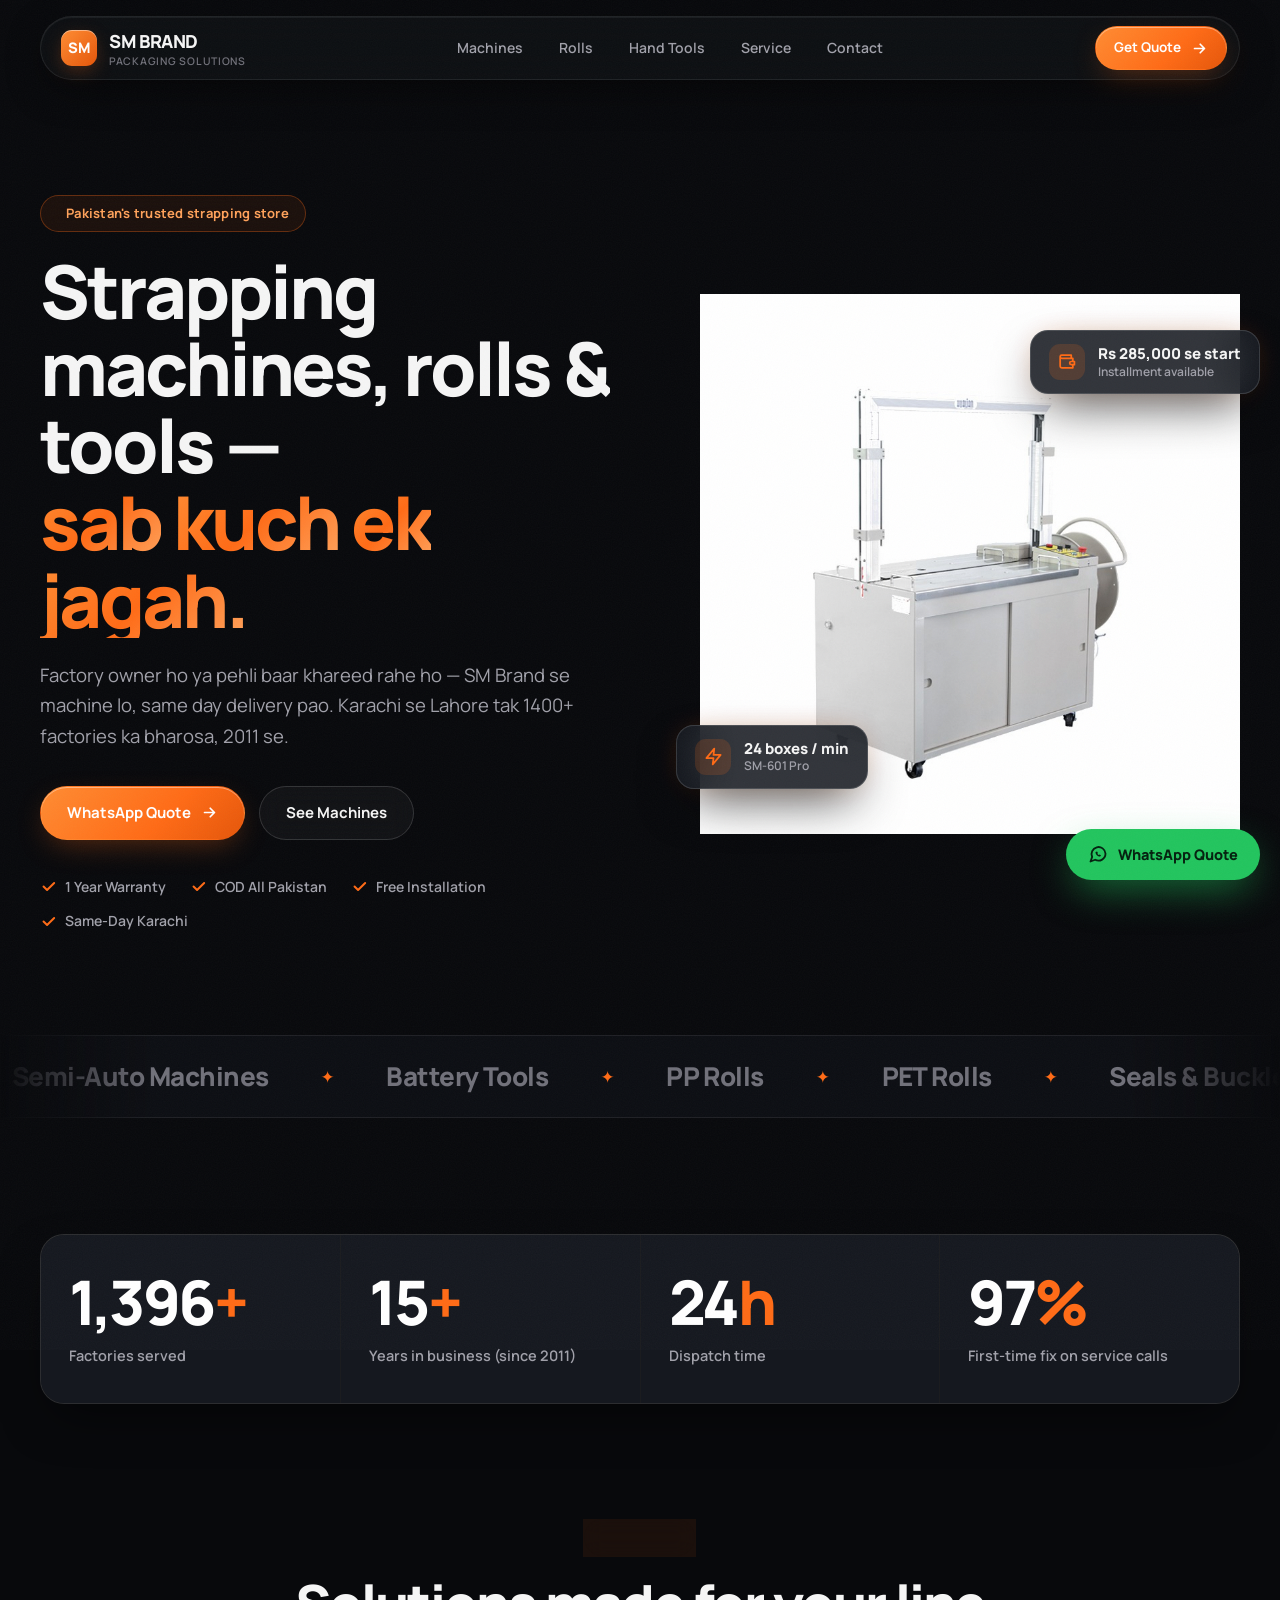
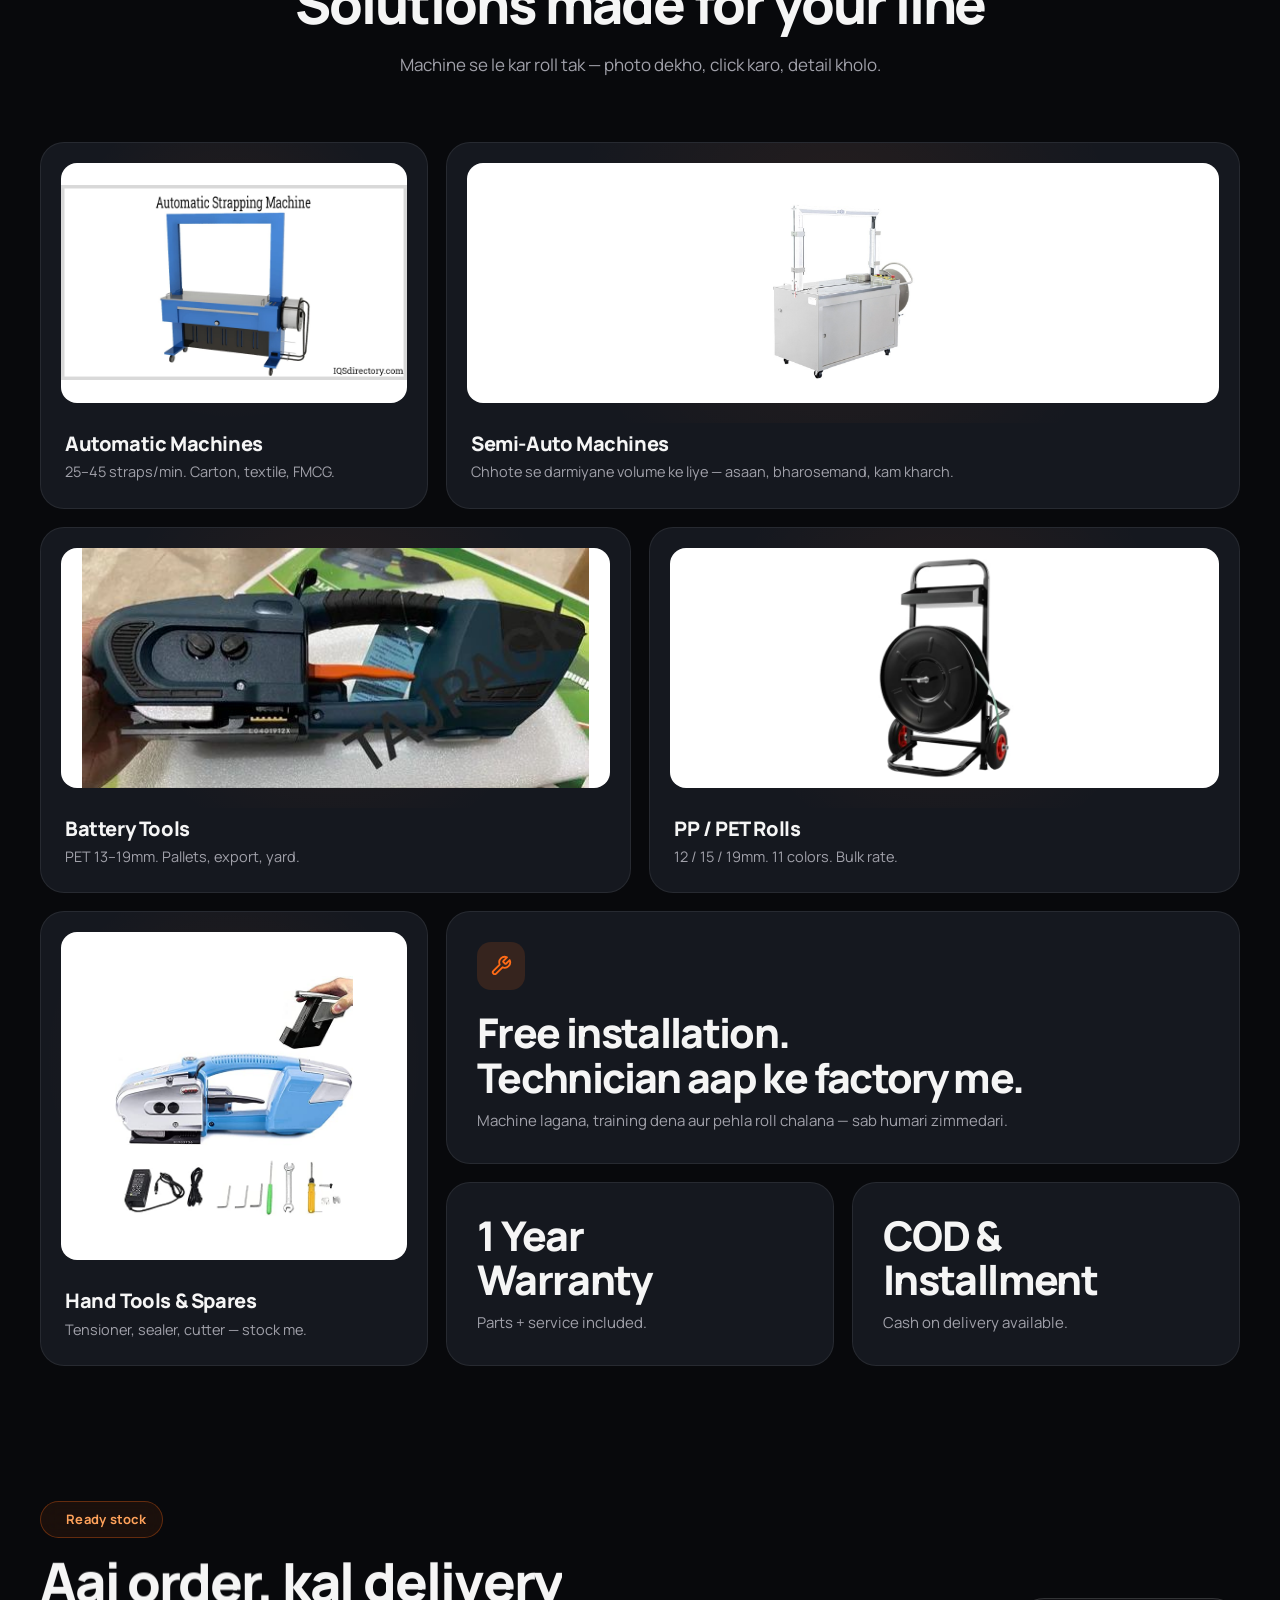
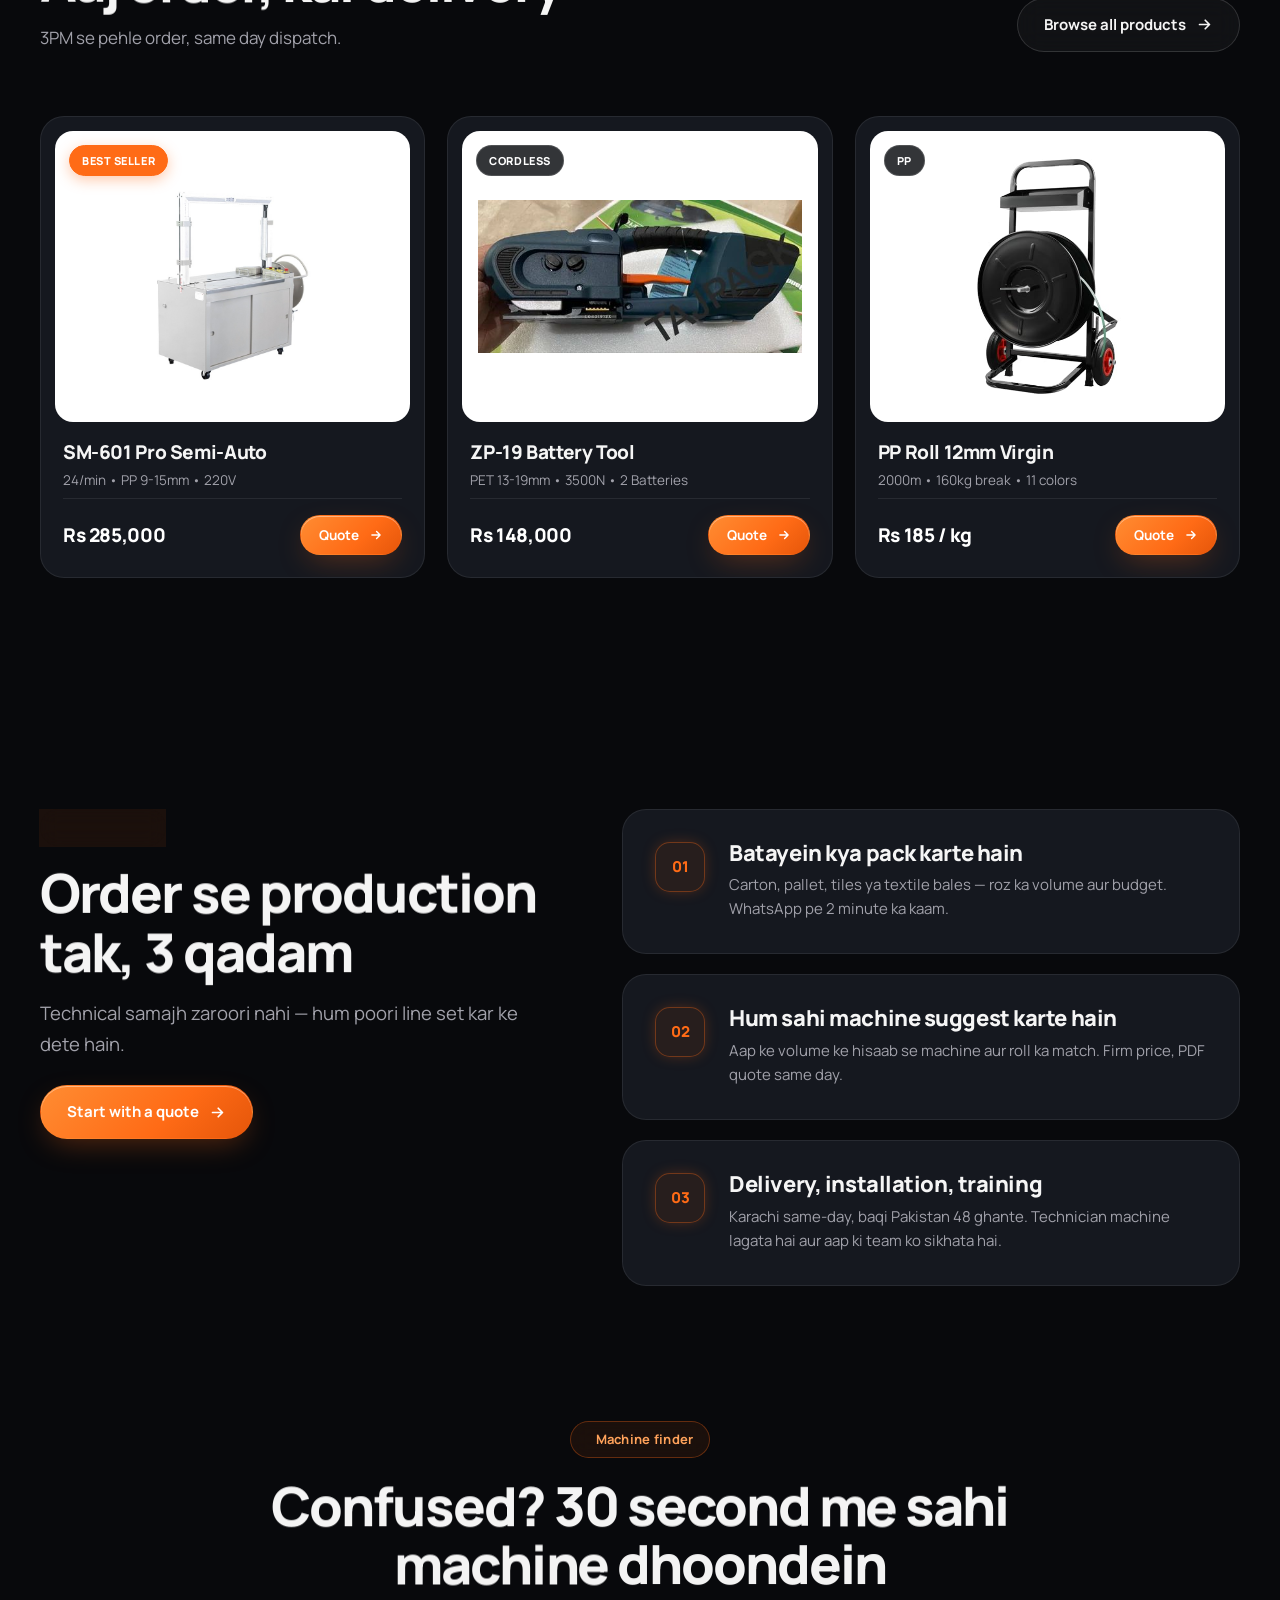
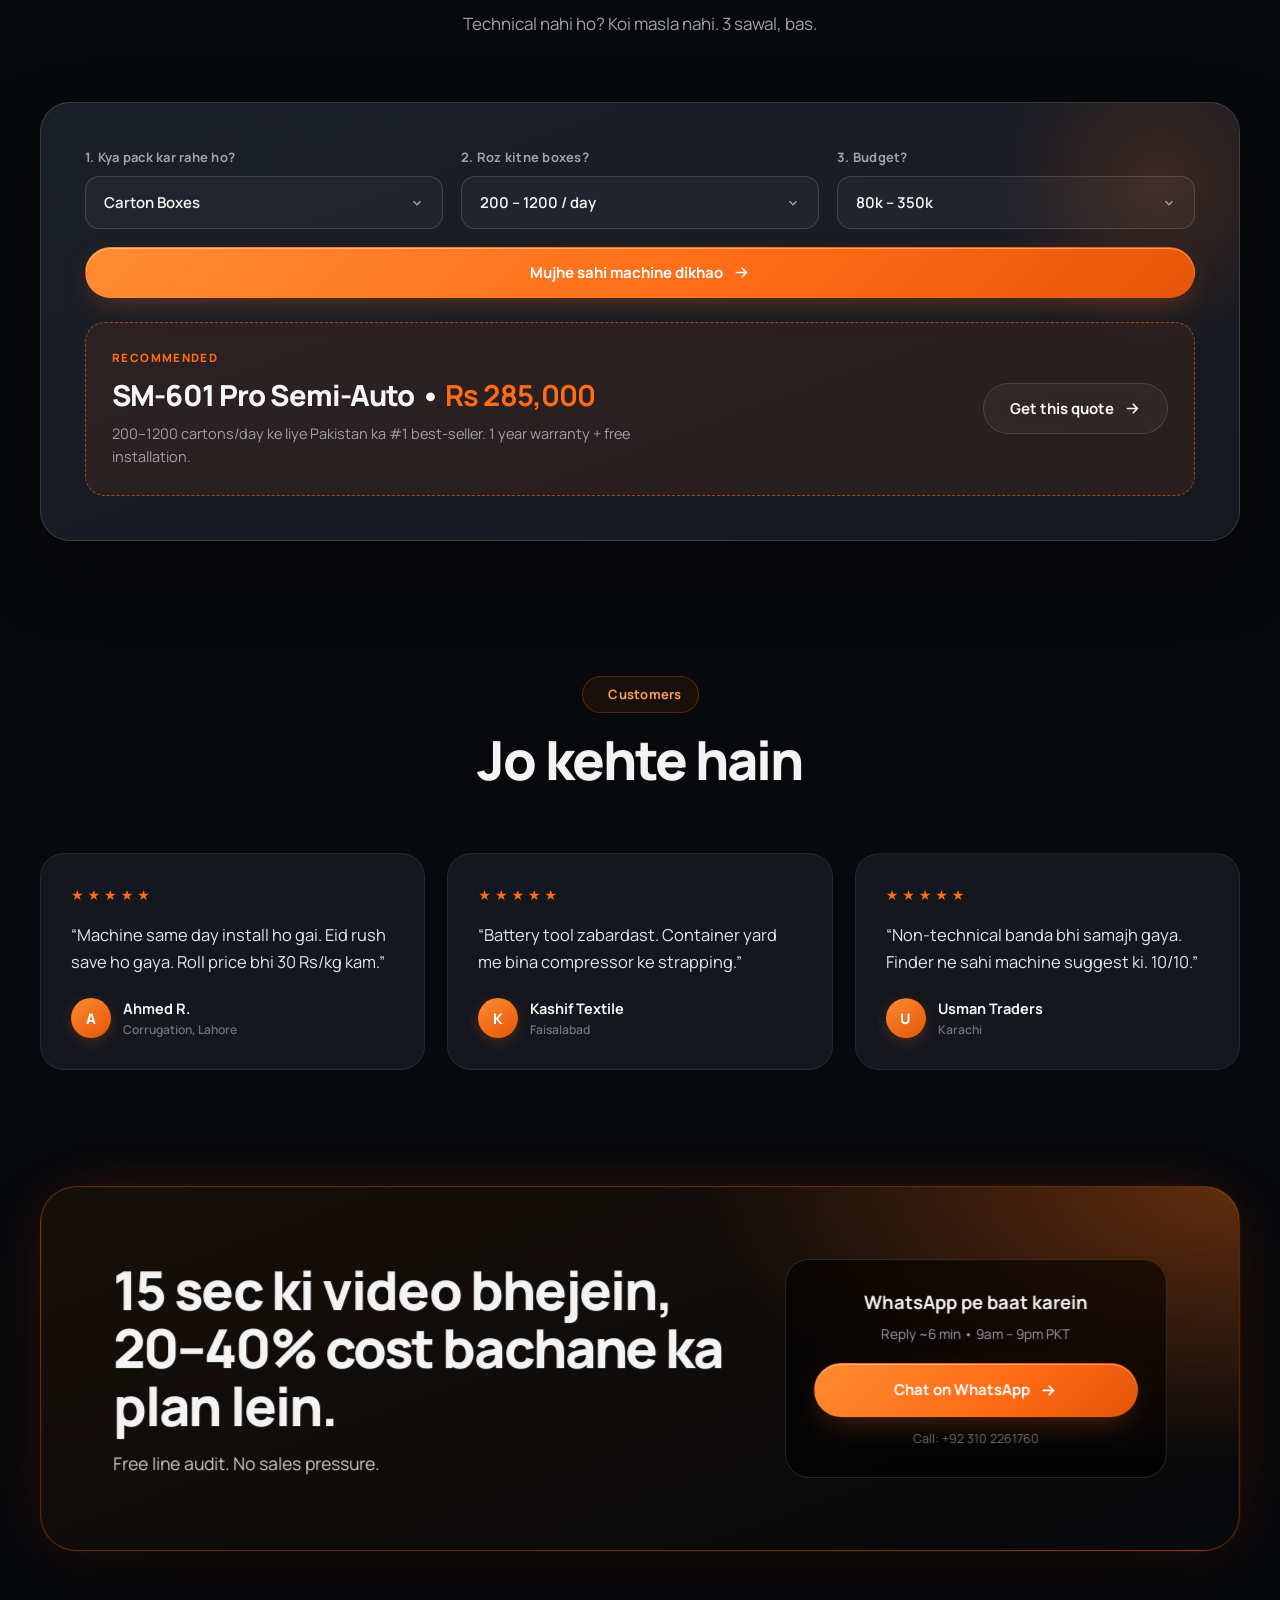
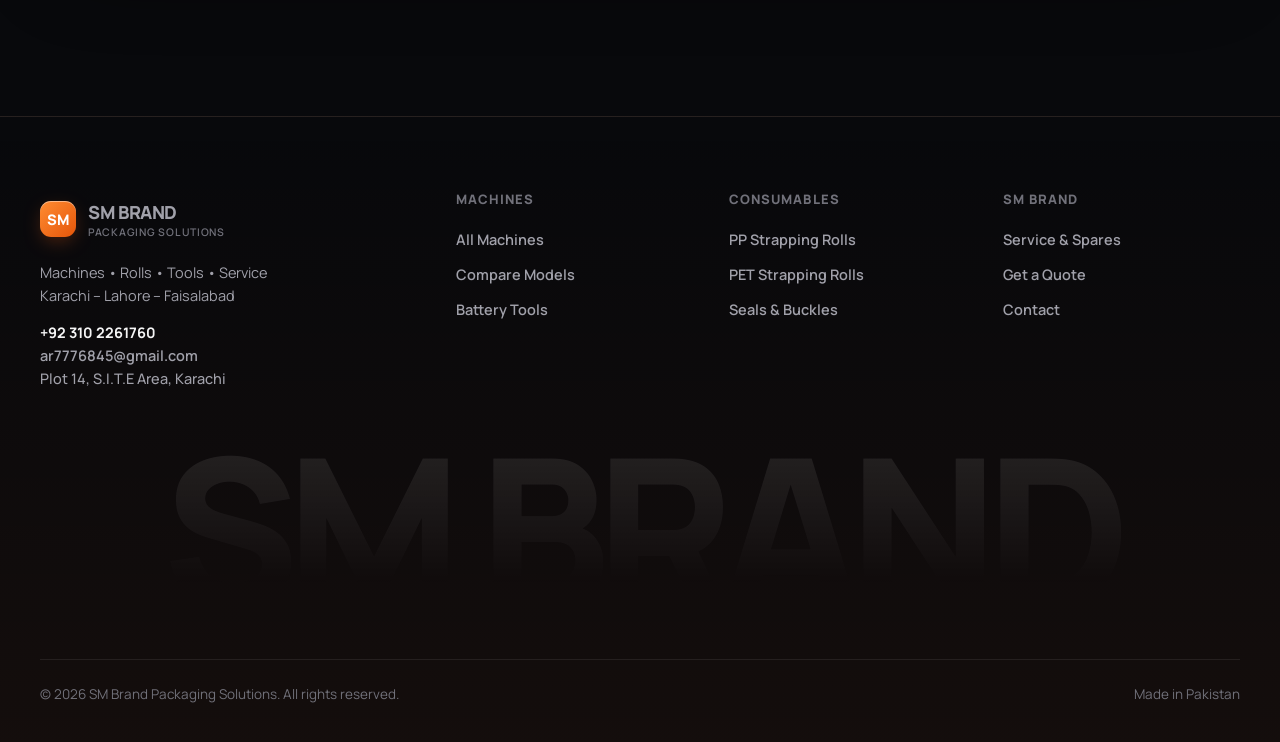
==== index.html @ dceab2b6 "new-commit" ====
<!DOCTYPE html>
<html lang="en">
<head>
<meta charset="UTF-8">
<meta name="viewport" content="width=device-width, initial-scale=1">
<title>SM BRAND — Strapping Machines, Rolls & Tools in Pakistan</title>
<meta name="description" content="Strapping machines, PP/PET rolls, battery tools and spares in Karachi, Lahore and Faisalabad. Free installation, 1 year warranty, COD all Pakistan.">
<meta name="theme-color" content="#050505">
<script>document.documentElement.classList.add('js')</script>
<link rel="preconnect" href="https://fonts.googleapis.com">
<link rel="preconnect" href="https://fonts.gstatic.com" crossorigin>
<link href="https://fonts.googleapis.com/css2?family=Manrope:wght@400;500;600;700;800&display=swap" rel="stylesheet">
<link rel="stylesheet" href="assets/css/sm.css">
</head>
<body class="">
<div class="progress" aria-hidden="true"></div>
<div class="cursor-glow" aria-hidden="true"></div>
<div class="grain" aria-hidden="true"></div>
<div class="curtain" aria-hidden="true"></div>
<header class="header">
  <div class="container">
    <div class="nav">
      <a href="index.html" class="brand" aria-label="SM Brand home"><span class="brand-mark">SM</span><span>SM BRAND<small>Packaging Solutions</small></span></a>
      <nav class="nav-links" aria-label="Main"><a href="machines.html">Machines</a><a href="rolls.html">Rolls</a><a href="tools.html">Hand Tools</a><a href="service.html">Service</a><a href="contact.html">Contact</a></nav>
      <div class="nav-right">
        <a class="btn btn-primary btn-sm" data-magnetic href="contact.html#quote">Get Quote <svg viewBox="0 0 24 24" fill="none" stroke="currentColor" stroke-width="2.4" stroke-linecap="round" stroke-linejoin="round"><path d="M5 12h14M13 6l6 6-6 6"/></svg></a>
        <button class="burger" aria-label="Menu" aria-expanded="false"><span></span></button>
      </div>
    </div>
  </div>
</header>
<div class="mobile-menu" aria-hidden="false"><a href="machines.html">Machines</a><a href="rolls.html">Rolls</a><a href="tools.html">Hand Tools</a><a href="service.html">Service</a><a href="contact.html">Contact</a><a href="contact.html#quote" style="color:var(--orange)">Get Quote →</a></div>
<main>

<section class="hero">
  <div class="container hero-grid">
    <div>
      <span class="eyebrow" data-in><i></i> Pakistan's trusted strapping store</span>
      <h1 class="h-display" data-split data-delay=".15">Strapping machines, rolls &amp; tools — <span class="grad">sab kuch ek jagah.</span></h1>
      <p class="lead" data-in>Factory owner ho ya pehli baar khareed rahe ho — SM Brand se machine lo, same day delivery pao. Karachi se Lahore tak 1400+ factories ka bharosa, 2011 se.</p>
      <div class="hero-ctas" data-in>
        <a class="btn btn-primary" data-magnetic href="https://wa.me/923102261760?text=Salam%20SM%20Brand,%20strapping%20machine%20quote%20chahiye" target="_blank" rel="noopener">WhatsApp Quote <svg viewBox="0 0 24 24" fill="none" stroke="currentColor" stroke-width="2.4" stroke-linecap="round" stroke-linejoin="round"><path d="M5 12h14M13 6l6 6-6 6"/></svg></a>
        <a class="btn btn-ghost" data-magnetic href="machines.html">See Machines</a>
      </div>
      <div class="checks" data-in>
        <span><svg viewBox="0 0 24 24" fill="none" stroke="currentColor" stroke-width="2.8" stroke-linecap="round" stroke-linejoin="round"><path d="m5 12 5 5L20 7"/></svg> 1 Year Warranty</span><span><svg viewBox="0 0 24 24" fill="none" stroke="currentColor" stroke-width="2.8" stroke-linecap="round" stroke-linejoin="round"><path d="m5 12 5 5L20 7"/></svg> COD All Pakistan</span><span><svg viewBox="0 0 24 24" fill="none" stroke="currentColor" stroke-width="2.8" stroke-linecap="round" stroke-linejoin="round"><path d="m5 12 5 5L20 7"/></svg> Free Installation</span><span><svg viewBox="0 0 24 24" fill="none" stroke="currentColor" stroke-width="2.8" stroke-linecap="round" stroke-linejoin="round"><path d="m5 12 5 5L20 7"/></svg> Same-Day Karachi</span>
      </div>
    </div>
    <div class="hero-visual">
      <div class="hero-orbit"></div>
      <div class="hero-card" data-tilt="6">
        <div class="plate"><img src="assets/img/machine-semi.jpg" alt="SM-601 semi-automatic strapping machine" fetchpriority="high" onerror="this.onerror=null;this.src=SM.fallbackImg(this.alt)"></div>
        <div class="chip chip-1 float-y"><span class="dot"><svg viewBox="0 0 24 24" fill="none" stroke="currentColor" stroke-width="2.2" stroke-linecap="round" stroke-linejoin="round"><path d="M13 2 3 14h9l-1 8 10-12h-9l1-8z"/></svg></span><span>24 boxes / min<small>SM-601 Pro</small></span></div>
        <div class="chip chip-2 float-y"><span class="dot"><svg viewBox="0 0 24 24" fill="none" stroke="currentColor" stroke-width="2.2" stroke-linecap="round" stroke-linejoin="round"><path d="M20 12V8H6a2 2 0 0 1 0-4h12v4M4 6v12a2 2 0 0 0 2 2h14v-4M18 12a2 2 0 0 0 0 4h4v-4Z"/></svg></span><span>Rs 285,000 se start<small>Installment available</small></span></div>
      </div>
    </div>
  </div>
</section>

<div class="marquee" aria-hidden="true">
  <div class="marquee-track">
    <span>Automatic Machines</span><span>Semi-Auto Machines</span><span>Battery Tools</span><span>PP Rolls</span><span>PET Rolls</span><span>Seals &amp; Buckles</span><span>Spares In Stock</span><span>Free Installation</span>
    <span>Automatic Machines</span><span>Semi-Auto Machines</span><span>Battery Tools</span><span>PP Rolls</span><span>PET Rolls</span><span>Seals &amp; Buckles</span><span>Spares In Stock</span><span>Free Installation</span>
  </div>
</div>

<section class="section" style="padding-bottom:0">
  <div class="container">
    <div class="stats" data-reveal>
      <div class="stat"><b data-count="1400" data-suffix="+">0</b><span>Factories served</span></div>
      <div class="stat"><b data-count="15" data-suffix="+">0</b><span>Years in business (since 2011)</span></div>
      <div class="stat"><b data-count="24" data-suffix="h">0</b><span>Dispatch time</span></div>
      <div class="stat"><b data-count="97" data-suffix="%">0</b><span>First-time fix on service calls</span></div>
    </div>
  </div>
</section>

<section class="section">
  <div class="container">
    <div class="section-head">
      <span class="eyebrow" data-reveal><i></i> Catalogue</span>
      <h2 class="h-section" data-split>Solutions made for your line</h2>
      <p data-reveal>Machine se le kar roll tak — photo dekho, click karo, detail kholo.</p>
    </div>
    <div class="bento">
      <a class="tile t-a" href="machines.html" data-reveal>
        <div class="tile-media"><div class="plate"><img src="assets/img/machine-auto.jpg" alt="Automatic strapping machine" loading="lazy"></div></div>
        <div class="tile-body"><h3>Automatic Machines <svg viewBox="0 0 24 24" fill="none" stroke="currentColor" stroke-width="2.2" stroke-linecap="round" stroke-linejoin="round"><path d="M7 17 17 7M8 7h9v9"/></svg></h3><p>25–45 straps/min. Carton, textile, FMCG.</p></div>
      </a>
      <a class="tile t-b" href="machines.html" data-reveal>
        <div class="tile-media"><div class="plate"><img src="assets/img/machine-semi.jpg" alt="Semi-automatic strapping machine" loading="lazy"></div></div>
        <div class="tile-body"><h3>Semi-Auto Machines <svg viewBox="0 0 24 24" fill="none" stroke="currentColor" stroke-width="2.2" stroke-linecap="round" stroke-linejoin="round"><path d="M7 17 17 7M8 7h9v9"/></svg></h3><p>Chhote se darmiyane volume ke liye — asaan, bharosemand, kam kharch.</p></div>
      </a>
      <a class="tile t-c" href="tools.html" data-reveal>
        <div class="tile-media"><div class="plate"><img src="assets/img/tool-battery.jpg" alt="Battery strapping tool" loading="lazy"></div></div>
        <div class="tile-body"><h3>Battery Tools <svg viewBox="0 0 24 24" fill="none" stroke="currentColor" stroke-width="2.2" stroke-linecap="round" stroke-linejoin="round"><path d="M7 17 17 7M8 7h9v9"/></svg></h3><p>PET 13–19mm. Pallets, export, yard.</p></div>
      </a>
      <a class="tile t-d" href="rolls.html" data-reveal>
        <div class="tile-media"><div class="plate"><img src="assets/img/rolls.jpg" alt="Strapping roll dispenser" loading="lazy"></div></div>
        <div class="tile-body"><h3>PP / PET Rolls <svg viewBox="0 0 24 24" fill="none" stroke="currentColor" stroke-width="2.2" stroke-linecap="round" stroke-linejoin="round"><path d="M7 17 17 7M8 7h9v9"/></svg></h3><p>12 / 15 / 19mm. 11 colors. Bulk rate.</p></div>
      </a>
      <a class="tile t-e" href="tools.html#hand" data-reveal>
        <div class="tile-media"><div class="plate"><img src="assets/img/tool-hand.jpg" alt="Hand tools and spares" loading="lazy"></div></div>
        <div class="tile-body"><h3>Hand Tools &amp; Spares <svg viewBox="0 0 24 24" fill="none" stroke="currentColor" stroke-width="2.2" stroke-linecap="round" stroke-linejoin="round"><path d="M7 17 17 7M8 7h9v9"/></svg></h3><p>Tensioner, sealer, cutter — stock me.</p></div>
      </a>
      <div class="tile text-tile t-f" data-reveal>
        <div><div class="ico"><svg viewBox="0 0 24 24" fill="none" stroke="currentColor" stroke-width="2" stroke-linecap="round" stroke-linejoin="round"><path d="M14.7 6.3a1 1 0 0 0 0 1.4l1.6 1.6a1 1 0 0 0 1.4 0l3.8-3.8a6 6 0 0 1-7.9 7.9l-6.900 6.900a2.100 2.100 0 0 1-3-3l6.900-6.900a6 6 0 0 1 7.900-7.900z"/></svg></div>
        <div class="big">Free installation.<br>Technician aap ke factory me.</div></div>
        <p>Machine lagana, training dena aur pehla roll chalana — sab humari zimmedari.</p>
      </div>
      <div class="tile text-tile t-g" data-reveal>
        <div class="big">1 Year<br>Warranty</div><p>Parts + service included.</p>
      </div>
      <div class="tile text-tile t-g" data-reveal>
        <div class="big">COD &amp;<br>Installment</div><p>Cash on delivery available.</p>
      </div>
    </div>
  </div>
</section>

<section class="section" style="padding-top:20px">
  <div class="container">
    <div class="section-head left" style="max-width:none;flex-direction:row;justify-content:space-between;align-items:flex-end;flex-wrap:wrap;gap:20px">
      <div style="display:flex;flex-direction:column;gap:14px;align-items:flex-start">
        <span class="eyebrow" data-reveal><i></i> Ready stock</span>
        <h2 class="h-section" data-split>Aaj order, kal delivery</h2>
        <p style="color:var(--muted)" data-reveal>3PM se pehle order, same day dispatch.</p>
      </div>
      <a class="btn btn-ghost" href="machines.html" data-reveal>Browse all products <svg viewBox="0 0 24 24" fill="none" stroke="currentColor" stroke-width="2.4" stroke-linecap="round" stroke-linejoin="round"><path d="M5 12h14M13 6l6 6-6 6"/></svg></a>
    </div>
    <div class="grid-3" id="homeProducts" style="margin-top:34px"></div>
  </div>
</section>

<section class="section process">
  <div class="container process-wrap">
    <div class="process-left">
      <span class="eyebrow" data-reveal><i></i> How it works</span>
      <h2 class="h-section" data-split>Order se production tak, 3 qadam</h2>
      <p class="lead" data-reveal>Technical samajh zaroori nahi — hum poori line set kar ke dete hain.</p>
      <a class="btn btn-primary" style="margin-top:26px" data-magnetic href="contact.html#quote" data-reveal>Start with a quote <svg viewBox="0 0 24 24" fill="none" stroke="currentColor" stroke-width="2.4" stroke-linecap="round" stroke-linejoin="round"><path d="M5 12h14M13 6l6 6-6 6"/></svg></a>
    </div>
    <div class="steps">
      <div class="step"><div class="num">01</div><div><h3>Batayein kya pack karte hain</h3><p>Carton, pallet, tiles ya textile bales — roz ka volume aur budget. WhatsApp pe 2 minute ka kaam.</p></div></div>
      <div class="step"><div class="num">02</div><div><h3>Hum sahi machine suggest karte hain</h3><p>Aap ke volume ke hisaab se machine aur roll ka match. Firm price, PDF quote same day.</p></div></div>
      <div class="step"><div class="num">03</div><div><h3>Delivery, installation, training</h3><p>Karachi same-day, baqi Pakistan 48 ghante. Technician machine lagata hai aur aap ki team ko sikhata hai.</p></div></div>
    </div>
  </div>
</section>

<section class="section" style="padding-top:20px">
  <div class="container">
    <div class="section-head">
      <span class="eyebrow" data-reveal><i></i> Machine finder</span>
      <h2 class="h-section" data-split>Confused? 30 second me sahi machine dhoondein</h2>
      <p data-reveal>Technical nahi ho? Koi masla nahi. 3 sawal, bas.</p>
    </div>
    <div class="finder" data-reveal>
      <div class="finder-steps">
        <div class="field"><label for="f_product">1. Kya pack kar rahe ho?</label>
          <select id="f_product"><option>Carton Boxes</option><option>Pallets / Export</option><option>Bricks / Tiles</option><option>Textile Bales</option><option>Steel / Heavy</option></select></div>
        <div class="field"><label for="f_volume">2. Roz kitne boxes?</label>
          <select id="f_volume"><option value="low">200 se kam / day</option><option value="mid" selected>200 – 1200 / day</option><option value="high">1200+ / day</option></select></div>
        <div class="field"><label for="f_budget">3. Budget?</label>
          <select id="f_budget"><option value="low">80,000 se kam</option><option value="mid" selected>80k – 350k</option><option value="high">350k+</option></select></div>
      </div>
      <div style="margin-top:18px"><button class="btn btn-primary btn-block" id="finderBtn" type="button">Mujhe sahi machine dikhao <svg viewBox="0 0 24 24" fill="none" stroke="currentColor" stroke-width="2.4" stroke-linecap="round" stroke-linejoin="round"><path d="M5 12h14M13 6l6 6-6 6"/></svg></button></div>
      <div class="result" id="finderResult">
        <div><div class="lbl">RECOMMENDED</div><div class="rec-name"></div><div class="rec-note"></div></div>
        <button class="btn btn-ghost rec-wa" type="button" data-quote="SM-601 Pro Semi-Auto">Get this quote <svg viewBox="0 0 24 24" fill="none" stroke="currentColor" stroke-width="2.4" stroke-linecap="round" stroke-linejoin="round"><path d="M5 12h14M13 6l6 6-6 6"/></svg></button>
      </div>
    </div>
  </div>
</section>

<section class="section" style="padding-top:20px">
  <div class="container">
    <div class="section-head">
      <span class="eyebrow" data-reveal><i></i> Customers</span>
      <h2 class="h-section" data-split>Jo kehte hain</h2>
    </div>
    <div class="grid-3" data-stagger>
      <div class="quote"><div class="stars">★★★★★</div><p>“Machine same day install ho gai. Eid rush save ho gaya. Roll price bhi 30 Rs/kg kam.”</p><div class="who"><span class="av">A</span><div>Ahmed R.<small>Corrugation, Lahore</small></div></div></div>
      <div class="quote"><div class="stars">★★★★★</div><p>“Battery tool zabardast. Container yard me bina compressor ke strapping.”</p><div class="who"><span class="av">K</span><div>Kashif Textile<small>Faisalabad</small></div></div></div>
      <div class="quote"><div class="stars">★★★★★</div><p>“Non-technical banda bhi samajh gaya. Finder ne sahi machine suggest ki. 10/10.”</p><div class="who"><span class="av">U</span><div>Usman Traders<small>Karachi</small></div></div></div>
    </div>
  </div>
</section>

<section class="section" style="padding-top:0">
  <div class="container">
    <div class="cta" data-reveal="scale">
      <div class="cta-grid">
        <div><h2>15 sec ki video bhejein, 20–40% cost bachane ka plan lein.</h2><p>Free line audit. No sales pressure.</p></div>
        <div class="cta-box">
          <b>WhatsApp pe baat karein</b><span>Reply ~6 min • 9am – 9pm PKT</span>
          <a class="btn btn-primary btn-block" data-magnetic href="https://wa.me/923102261760?text=Salam%20SM%20Brand,%20quote%20chahiye" target="_blank" rel="noopener">Chat on WhatsApp <svg viewBox="0 0 24 24" fill="none" stroke="currentColor" stroke-width="2.4" stroke-linecap="round" stroke-linejoin="round"><path d="M5 12h14M13 6l6 6-6 6"/></svg></a>
          <div style="font-size:12.5px;color:var(--muted-2);margin-top:12px">Call: +92 310 2261760</div>
        </div>
      </div>
    </div>
  </div>
</section>

</main>
<footer>
  <div class="container">
    <div class="footer-grid">
      <div>
        <a href="index.html" class="brand"><span class="brand-mark">SM</span><span>SM BRAND<small>Packaging Solutions</small></span></a>
        <p>Machines • Rolls • Tools • Service<br>Karachi – Lahore – Faisalabad</p>
        <p style="color:var(--ink);font-weight:700">+92 310 2261760<br><a href="mailto:ar7776845@gmail.com" style="display:inline;padding:0">ar7776845@gmail.com</a><br><span style="font-weight:500;color:var(--muted)">Plot 14, S.I.T.E Area, Karachi</span></p>
      </div>
      <div><h5>Machines</h5><a href="machines.html">All Machines</a><a href="machines.html#compare">Compare Models</a><a href="tools.html">Battery Tools</a></div>
      <div><h5>Consumables</h5><a href="rolls.html">PP Strapping Rolls</a><a href="rolls.html">PET Strapping Rolls</a><a href="rolls.html">Seals &amp; Buckles</a></div>
      <div><h5>SM Brand</h5><a href="service.html">Service &amp; Spares</a><a href="contact.html#quote">Get a Quote</a><a href="contact.html">Contact</a></div>
    </div>
    <div class="giant" aria-hidden="true">SM BRAND</div>
    <div class="copy"><span>© 2026 SM Brand Packaging Solutions. All rights reserved.</span><span>Made in Pakistan</span></div>
  </div>
</footer>
<a class="wa" id="waFloat" href="https://wa.me/923102261760?text=Salam%20SM%20Brand,%20quote%20chahiye" target="_blank" rel="noopener" aria-label="WhatsApp quote"><svg viewBox="0 0 24 24" fill="none" stroke="currentColor" stroke-width="2.2" stroke-linecap="round" stroke-linejoin="round"><path d="M21 11.5a8.4 8.4 0 0 1-12.4 7.4L3 21l2-5.4A8.4 8.4 0 1 1 21 11.5z"/><path d="M9 9.5c0 3 2.500 5.500 5.500 5.500l1.200-1.300-1.800-1-.9.6a3.500 3.500 0 0 1-1.700-1.700l.6-.9-1-1.800L9 9.500z" fill="currentColor" stroke="none"/></svg><span>WhatsApp Quote</span></a>
<script src="assets/js/vendor/gsap.min.js"></script>
<script src="assets/js/vendor/ScrollTrigger.min.js"></script>
<script src="assets/js/vendor/lenis.min.js"></script>
<script src="assets/js/sm-config.js"></script>
<script src="assets/js/sm-data.js"></script>
<script src="assets/js/sm.js"></script>
<script>
(function(){
  var want = [['machines','sm601'],['battery','zp-19-battery-tool'],['rolls','pp-roll-12mm-virgin']];
  var box = document.getElementById('homeProducts');
  box.innerHTML = '<div class="skeleton"></div><div class="skeleton"></div><div class="skeleton"></div>';
  SM.fetchProducts('').then(function(all){
    var picks = want.map(function(w){
      return all.filter(function(p){return p.slug===w[1];})[0] || all.filter(function(p){return p.category===w[0];})[0];
    }).filter(Boolean);
    if(!picks.length) picks = all.slice(0,3);
    SM.renderCards(box, picks);
  });
})();
</script>
</body>
</html>
---- assets/css/sm.css ----
/* ============================================================
   SM BRAND — Premium Industrial Packaging Solutions
   Advanced 3D & Motion Design System
   Visual Direction:
   - Main background: #08090C
   - Secondary background: #101216
   - Card background: #15181F
   - Primary accent: #FF6B16
   - Secondary accent: #FF8C32
   - Primary text: #F5F5F5
   - Secondary text: #A1A1AA
   - Thin glowing borders & cinematic lighting
   ============================================================ */

:root {
  --bg: #08090C;
  --bg-2: #101216;
  --bg-card: #15181F;
  --bg-card-hover: #1c202a;
  --card: #15181F;
  --card-2: #1b1f28;
  --card-3: #222734;
  --line: rgba(255, 255, 255, 0.08);
  --line-2: rgba(255, 255, 255, 0.14);
  --line-glow: rgba(255, 107, 22, 0.45);
  --ink: #F5F5F5;
  --muted: #A1A1AA;
  --muted-2: #71717A;
  --orange: #FF6B16;
  --orange-2: #FF8C32;
  --orange-light: #FFA25B;
  --orange-dark: #E5560A;
  --glow: rgba(255, 107, 22, 0.35);
  --glow-subtle: rgba(255, 107, 22, 0.12);
  --green: #22c55e;
  --radius-lg: 24px;
  --radius-md: 18px;
  --radius-sm: 12px;
  --font: 'Manrope', system-ui, -apple-system, 'Segoe UI', Roboto, sans-serif;
  --ease: cubic-bezier(0.16, 1, 0.3, 1);
  --ease-spring: cubic-bezier(0.34, 1.56, 0.64, 1);
}

*, *::before, *::after {
  box-sizing: border-box;
  margin: 0;
  padding: 0;
}

html {
  scroll-behavior: auto;
  -webkit-text-size-adjust: 100%;
  background-color: var(--bg);
}

html.lenis, html.lenis body {
  height: auto;
}

.lenis.lenis-smooth {
  scroll-behavior: auto !important;
}

.lenis.lenis-stopped {
  overflow: hidden;
}

body {
  font-family: var(--font);
  background: var(--bg);
  color: var(--ink);
  line-height: 1.6;
  -webkit-font-smoothing: antialiased;
  -moz-osx-font-smoothing: grayscale;
  overflow-x: hidden;
  min-height: 100vh;
  position: relative;
}

a {
  color: inherit;
  text-decoration: none;
  transition: color 0.25s var(--ease);
}

img {
  max-width: 100%;
  display: block;
}

button {
  font-family: inherit;
  cursor: pointer;
  border: none;
  background: none;
}

::selection {
  background: var(--orange);
  color: #08090C;
}

.container {
  width: min(1200px, 100% - 48px);
  margin-inline: auto;
}

.sr-only {
  position: absolute;
  width: 1px;
  height: 1px;
  overflow: hidden;
  clip: rect(0, 0, 0, 0);
  white-space: nowrap;
}

/* ---------- Ambient Background & Grid ---------- */
body::before {
  content: '';
  position: fixed;
  inset: 0;
  z-index: -3;
  pointer-events: none;
  background:
    radial-gradient(1100px 650px at 78% -12%, rgba(255, 107, 22, 0.14), transparent 60%),
    radial-gradient(900px 550px at -5% 38%, rgba(255, 140, 50, 0.08), transparent 60%),
    radial-gradient(800px 600px at 60% 85%, rgba(255, 107, 22, 0.06), transparent 60%),
    var(--bg);
}

/* Precision Technical Dot Grid with Radial Mask */
body::after {
  content: '';
  position: fixed;
  inset: 0;
  z-index: -2;
  pointer-events: none;
  opacity: 0.65;
  background-image: radial-gradient(rgba(255, 255, 255, 0.09) 1px, transparent 1px);
  background-size: 32px 32px;
  mask-image: radial-gradient(ellipse 90% 65% at 50% 10%, #000 35%, transparent 85%);
  -webkit-mask-image: radial-gradient(ellipse 90% 65% at 50% 10%, #000 35%, transparent 85%);
}

.grain {
  position: fixed;
  inset: -50%;
  z-index: 200;
  pointer-events: none;
  opacity: 0.035;
  background-image: url("data:image/svg+xml,%3Csvg xmlns='http://www.w3.org/2000/svg' width='180' height='180'%3E%3Cfilter id='n'%3E%3CfeTurbulence type='fractalNoise' baseFrequency='.85' numOctaves='3' stitchTiles='stitch'/%3E%3C/filter%3E%3Crect width='100%25' height='100%25' filter='url(%23n)'/%3E%3C/svg%3E");
}

/* Scroll Progress Bar */
.progress {
  position: fixed;
  top: 0;
  left: 0;
  height: 3px;
  width: 100%;
  transform-origin: 0 50%;
  transform: scaleX(0);
  background: linear-gradient(90deg, var(--orange), var(--orange-2), #ffb978);
  box-shadow: 0 0 12px var(--glow);
  z-index: 350;
}

/* Interactive Cursor Glow (Desktop Pointer) */
.cursor-glow {
  position: fixed;
  top: 0;
  left: 0;
  width: 480px;
  height: 480px;
  margin: -240px 0 0 -240px;
  border-radius: 50%;
  pointer-events: none;
  z-index: -1;
  background: radial-gradient(circle, rgba(255, 107, 22, 0.1) 0%, rgba(255, 107, 22, 0.03) 45%, transparent 70%);
  opacity: 0;
  transition: opacity 0.4s var(--ease);
}
.cursor-glow.on {
  opacity: 1;
}

/* ---------- Typography & Badges ---------- */
h1, h2, h3, h4, h5, h6 {
  letter-spacing: -0.035em;
  line-height: 1.08;
  font-weight: 800;
  color: var(--ink);
}

.h-display {
  font-size: clamp(42px, 5.8vw, 78px);
  letter-spacing: -0.04em;
  line-height: 1.04;
}

.h-section {
  font-size: clamp(32px, 4.4vw, 54px);
  letter-spacing: -0.035em;
}

.lead {
  font-size: clamp(16px, 1.45vw, 19px);
  color: var(--muted);
  max-width: 580px;
  line-height: 1.65;
}

.grad {
  background: linear-gradient(135deg, #FF8C32 0%, #FF6B16 50%, #FFA25B 100%);
  -webkit-background-clip: text;
  background-clip: text;
  color: transparent;
  display: inline-block;
}

.split .grad {
  background: none;
  -webkit-text-fill-color: initial;
}

.split .grad .w > span {
  background: linear-gradient(135deg, #FF8C32 0%, #FF6B16 50%, #FFA25B 100%);
  -webkit-background-clip: text;
  background-clip: text;
  color: transparent;
  -webkit-text-fill-color: transparent;
}

.split .w {
  display: inline-block;
  overflow: hidden;
  vertical-align: top;
  padding-bottom: 0.12em;
  margin-bottom: -0.12em;
}

.split .w > span {
  display: inline-block;
  will-change: transform;
}

.eyebrow {
  display: inline-flex;
  align-items: center;
  gap: 9px;
  font-size: 13px;
  font-weight: 700;
  color: var(--orange-light);
  padding: 7px 16px;
  border-radius: 999px;
  border: 1px solid rgba(255, 107, 22, 0.32);
  background: rgba(255, 107, 22, 0.08);
  backdrop-filter: blur(10px);
  letter-spacing: 0.02em;
}

.eyebrow i.pulse-dot {
  width: 7px;
  height: 7px;
  border-radius: 50%;
  background: var(--orange);
  box-shadow: 0 0 10px var(--orange);
  animation: pulseDot 2s ease-in-out infinite;
}

@keyframes pulseDot {
  0%, 100% { opacity: 1; transform: scale(1); }
  50% { opacity: 0.35; transform: scale(0.85); }
}

.section {
  padding: clamp(75px, 9vw, 130px) 0;
  position: relative;
}

.section-head {
  max-width: 740px;
  margin: 0 auto clamp(36px, 5vw, 64px);
  text-align: center;
  display: flex;
  flex-direction: column;
  align-items: center;
  gap: 18px;
}

.section-head p {
  color: var(--muted);
  font-size: 17px;
  max-width: 580px;
}

.section-head.left {
  margin-inline: 0;
  text-align: left;
  align-items: flex-start;
}

/* ---------- Premium Buttons ---------- */
.btn {
  position: relative;
  display: inline-flex;
  align-items: center;
  justify-content: center;
  gap: 10px;
  padding: 14px 26px;
  border-radius: 999px;
  font-weight: 700;
  font-size: 15px;
  border: 1px solid transparent;
  transition: transform 0.28s var(--ease), box-shadow 0.28s, background 0.28s, border-color 0.28s, color 0.25s;
  white-space: nowrap;
  overflow: hidden;
  isolation: isolate;
}

.btn svg, .btn i {
  width: 17px;
  height: 17px;
  transition: transform 0.25s var(--ease);
}

.btn:hover svg, .btn:hover i {
  transform: translateX(3px);
}

.btn-primary {
  background: linear-gradient(135deg, var(--orange-2) 0%, var(--orange) 60%, var(--orange-dark) 100%);
  color: #FFFFFF;
  box-shadow: 0 10px 30px -8px var(--glow), inset 0 1px 0 rgba(255, 255, 255, 0.4);
}

.btn-primary::after {
  content: '';
  position: absolute;
  inset: 0;
  z-index: -1;
  background: linear-gradient(110deg, transparent 25%, rgba(255, 255, 255, 0.35) 50%, transparent 75%);
  transform: translateX(-120%);
  transition: transform 0.65s var(--ease);
}

.btn-primary:hover::after {
  transform: translateX(120%);
}

.btn-primary:hover {
  box-shadow: 0 14px 38px -6px var(--glow), inset 0 1px 0 rgba(255, 255, 255, 0.5);
  transform: translateY(-2px);
}

.btn-ghost {
  background: rgba(255, 255, 255, 0.04);
  border-color: var(--line-2);
  color: var(--ink);
  backdrop-filter: blur(12px);
}

.btn-ghost:hover {
  border-color: var(--orange);
  background: rgba(255, 107, 22, 0.1);
  color: #FFFFFF;
  box-shadow: 0 8px 24px -6px rgba(255, 107, 22, 0.25);
  transform: translateY(-2px);
}

.btn-secondary {
  background: var(--bg-card);
  border-color: var(--line);
  color: var(--ink);
}

.btn-secondary:hover {
  border-color: var(--line-2);
  background: var(--card-2);
}

.btn-sm {
  padding: 10px 18px;
  font-size: 13.5px;
}

.btn-block {
  width: 100%;
}

.btn:focus-visible, a:focus-visible, button:focus-visible, select:focus-visible, input:focus-visible {
  outline: 2px solid var(--orange);
  outline-offset: 3px;
}

/* ---------- Header & Floating Navigation ---------- */
.header {
  position: fixed;
  top: 16px;
  left: 0;
  right: 0;
  z-index: 100;
  transition: transform 0.45s var(--ease);
}

.header.hide {
  transform: translateY(-140%);
}

.nav {
  display: flex;
  align-items: center;
  justify-content: space-between;
  gap: 20px;
  height: 64px;
  padding: 0 12px 0 20px;
  border-radius: 999px;
  border: 1px solid var(--line);
  background: rgba(16, 18, 22, 0.72);
  backdrop-filter: blur(20px) saturate(1.5);
  -webkit-backdrop-filter: blur(20px) saturate(1.5);
  box-shadow: 0 12px 40px -10px rgba(0, 0, 0, 0.75), inset 0 1px 0 rgba(255, 255, 255, 0.06);
}

.brand {
  display: flex;
  align-items: center;
  gap: 12px;
  font-weight: 800;
  font-size: 18px;
  letter-spacing: -0.02em;
}

.brand-mark {
  width: 36px;
  height: 36px;
  border-radius: 11px;
  display: grid;
  place-items: center;
  font-weight: 800;
  font-size: 14.5px;
  color: #FFFFFF;
  background: linear-gradient(135deg, var(--orange-2), var(--orange-dark));
  box-shadow: 0 6px 20px -4px var(--glow), inset 0 1px 0 rgba(255, 255, 255, 0.45);
}

.brand small {
  display: block;
  font-size: 10.5px;
  font-weight: 600;
  color: var(--muted-2);
  letter-spacing: 0.07em;
  text-transform: uppercase;
  margin-top: -3px;
}

.nav-links {
  display: flex;
  gap: 6px;
  font-weight: 600;
  font-size: 14px;
  color: var(--muted);
}

.nav-links a {
  padding: 8px 15px;
  border-radius: 999px;
  transition: color 0.2s, background 0.2s;
  position: relative;
}

.nav-links a:hover {
  color: var(--ink);
  background: rgba(255, 255, 255, 0.05);
}

.nav-links a.active {
  color: var(--ink);
  background: rgba(255, 107, 22, 0.14);
  border: 1px solid rgba(255, 107, 22, 0.25);
}

.nav-right {
  display: flex;
  align-items: center;
  gap: 12px;
}

.burger {
  display: none;
  width: 44px;
  height: 44px;
  border-radius: 50%;
  border: 1px solid var(--line-2);
  background: rgba(255, 255, 255, 0.03);
  color: var(--ink);
  place-items: center;
}

.burger span {
  display: block;
  width: 17px;
  height: 1.8px;
  background: currentColor;
  position: relative;
  transition: 0.3s;
}

.burger span::before, .burger span::after {
  content: '';
  position: absolute;
  left: 0;
  width: 17px;
  height: 1.8px;
  background: currentColor;
  transition: 0.3s;
}

.burger span::before { top: -6px; }
.burger span::after { top: 6px; }

.burger[aria-expanded="true"] span { background: transparent; }
.burger[aria-expanded="true"] span::before { top: 0; transform: rotate(45deg); }
.burger[aria-expanded="true"] span::after { top: 0; transform: rotate(-45deg); }

.mobile-menu {
  position: fixed;
  inset: 0;
  z-index: 99;
  background: rgba(8, 9, 12, 0.97);
  backdrop-filter: blur(24px);
  display: flex;
  flex-direction: column;
  justify-content: center;
  padding: 110px 36px 40px;
  gap: 8px;
  opacity: 0;
  pointer-events: none;
  transition: opacity 0.35s var(--ease);
}

.mobile-menu.open {
  opacity: 1;
  pointer-events: auto;
}

.mobile-menu a {
  font-size: 32px;
  font-weight: 800;
  letter-spacing: -0.03em;
  padding: 10px 0;
  border-bottom: 1px solid var(--line);
  transform: translateY(20px);
  opacity: 0;
  transition: transform 0.5s var(--ease), opacity 0.5s;
}

.mobile-menu.open a { transform: none; opacity: 1; }
.mobile-menu.open a:nth-child(2) { transition-delay: 0.05s; }
.mobile-menu.open a:nth-child(3) { transition-delay: 0.1s; }
.mobile-menu.open a:nth-child(4) { transition-delay: 0.15s; }
.mobile-menu.open a:nth-child(5) { transition-delay: 0.2s; }
.mobile-menu.open a:nth-child(6) { transition-delay: 0.25s; }

@media (max-width: 920px) {
  .nav-links, .nav-right .btn { display: none; }
  .burger { display: grid; }
}

/* ---------- Upgraded Hero Section & Three.js 3D Visual ---------- */
.hero {
  padding: clamp(140px, 16vw, 195px) 0 clamp(65px, 8vw, 105px);
  position: relative;
  overflow: hidden;
}

.hero-grid {
  display: grid;
  grid-template-columns: 1.05fr 0.95fr;
  gap: clamp(30px, 5vw, 65px);
  align-items: center;
}

.hero h1 {
  margin: 20px 0 22px;
}

.hero-ctas {
  display: flex;
  gap: 14px;
  flex-wrap: wrap;
  margin-top: 34px;
}

.checks {
  display: flex;
  flex-wrap: wrap;
  gap: 12px 24px;
  margin-top: 36px;
  color: var(--muted);
  font-weight: 600;
  font-size: 14px;
}

.checks span {
  display: flex;
  align-items: center;
  gap: 8px;
}

.checks svg, .checks i {
  width: 17px;
  height: 17px;
  color: var(--orange);
}

/* 3D Visual Container */
.hero-visual {
  position: relative;
  perspective: 1200px;
  display: flex;
  justify-content: center;
  align-items: center;
}

.hero-3d-wrapper {
  position: relative;
  width: 100%;
  max-width: 580px;
  aspect-ratio: 1 / 1;
  border-radius: 34px;
  background: radial-gradient(circle at 50% 50%, rgba(255, 107, 22, 0.08) 0%, rgba(21, 24, 31, 0.6) 70%);
  border: 1px solid var(--line-2);
  box-shadow: 0 35px 90px -25px rgba(0, 0, 0, 0.9), 0 0 100px -25px var(--glow);
  backdrop-filter: blur(16px);
  overflow: visible;
}

#hero3dContainer {
  width: 100%;
  height: 100%;
  border-radius: inherit;
  cursor: grab;
  position: relative;
}

#hero3dContainer:active {
  cursor: grabbing;
}

/* WebGL Fallback Card */
.hero-3d-wrapper.fallback-mode #hero3dContainer {
  display: none;
}

.hero-fallback-card {
  display: none;
  width: 100%;
  height: 100%;
  padding: 16px;
  border-radius: inherit;
}

.hero-3d-wrapper.fallback-mode .hero-fallback-card {
  display: block;
}

.hero-fallback-card .plate {
  width: 100%;
  height: 100%;
  border-radius: 24px;
  background: #FFFFFF;
  display: grid;
  place-items: center;
  overflow: hidden;
}

.hero-fallback-card img {
  width: 100%;
  height: 100%;
  object-fit: contain;
  mix-blend-mode: multiply;
}

/* Floating 3D Telemetry Chips */
.chip {
  position: absolute;
  display: flex;
  align-items: center;
  gap: 13px;
  padding: 13px 18px;
  border-radius: 18px;
  background: rgba(21, 24, 31, 0.88);
  backdrop-filter: blur(20px);
  border: 1px solid var(--line-2);
  box-shadow: 0 20px 50px -15px rgba(0, 0, 0, 0.9), 0 0 30px -10px var(--glow);
  font-weight: 800;
  font-size: 15px;
  line-height: 1.25;
  z-index: 10;
  pointer-events: auto;
  transition: transform 0.3s var(--ease), border-color 0.3s;
}

.chip:hover {
  border-color: var(--orange);
  transform: translateY(-4px) scale(1.02);
}

.chip small {
  display: block;
  font-weight: 600;
  font-size: 12px;
  color: var(--muted);
}

.chip .dot {
  width: 36px;
  height: 36px;
  border-radius: 11px;
  background: rgba(255, 107, 22, 0.16);
  color: var(--orange);
  display: grid;
  place-items: center;
}

.chip .dot svg, .chip .dot i {
  width: 19px;
  height: 19px;
}

.chip-1 {
  left: -24px;
  bottom: 45px;
}

.chip-2 {
  right: -20px;
  top: 36px;
}

/* Interactive 3D Cycle Trigger Pill */
.chip-interactive {
  position: absolute;
  bottom: -18px;
  left: 50%;
  transform: translateX(-50%);
  display: inline-flex;
  align-items: center;
  gap: 9px;
  padding: 9px 18px;
  border-radius: 999px;
  background: rgba(16, 18, 22, 0.9);
  border: 1px solid rgba(255, 107, 22, 0.4);
  box-shadow: 0 10px 25px -5px rgba(0, 0, 0, 0.8), 0 0 20px -5px var(--glow);
  backdrop-filter: blur(14px);
  font-size: 12.5px;
  font-weight: 700;
  color: var(--orange-light);
  cursor: pointer;
  z-index: 12;
  transition: transform 0.25s, border-color 0.25s, background 0.25s;
}

.chip-interactive:hover {
  transform: translateX(-50%) translateY(-2px);
  border-color: var(--orange);
  background: rgba(255, 107, 22, 0.14);
}

.chip-interactive i.beacon {
  width: 8px;
  height: 8px;
  border-radius: 50%;
  background: #22c55e;
  box-shadow: 0 0 10px #22c55e;
}

.float-y {
  animation: floaty 5.5s ease-in-out infinite;
}

.chip-2.float-y {
  animation-delay: -2.75s;
}

@keyframes floaty {
  0%, 100% { transform: translateY(0); }
  50% { transform: translateY(-10px); }
}

@media (max-width: 920px) {
  .hero-grid { grid-template-columns: 1fr; }
  .chip-1 { left: 4px; bottom: 20px; }
  .chip-2 { right: 4px; top: 20px; }
  .hero-3d-wrapper { max-width: 480px; margin: 0 auto; }
}

/* ---------- Marquee Industrial Ticker ---------- */
.marquee {
  border-block: 1px solid var(--line);
  background: rgba(21, 24, 31, 0.4);
  overflow: hidden;
  padding: 20px 0;
  mask-image: linear-gradient(90deg, transparent, #000 12%, #000 88%, transparent);
  -webkit-mask-image: linear-gradient(90deg, transparent, #000 12%, #000 88%, transparent);
}

.marquee-track {
  display: flex;
  width: max-content;
  gap: 52px;
  animation: marq 36s linear infinite;
}

.marquee:hover .marquee-track {
  animation-play-state: paused;
}

.marquee span {
  display: flex;
  align-items: center;
  gap: 52px;
  font-size: clamp(17px, 2.2vw, 26px);
  font-weight: 800;
  letter-spacing: -0.02em;
  color: var(--muted-2);
  white-space: nowrap;
}

.marquee span::after {
  content: '✦';
  color: var(--orange);
  font-size: 0.65em;
}

@keyframes marq {
  to { transform: translateX(-50%); }
}

/* ---------- Key Metrics / Stats Matrix ---------- */
.stats {
  display: grid;
  grid-template-columns: repeat(4, 1fr);
  gap: 1px;
  background: var(--line);
  border: 1px solid var(--line);
  border-radius: var(--radius-lg);
  overflow: hidden;
  box-shadow: 0 20px 50px -15px rgba(0, 0, 0, 0.6);
}

.stat {
  background: var(--bg-card);
  padding: 36px 28px;
  position: relative;
  transition: background 0.3s;
}

.stat:hover {
  background: var(--card-2);
}

.stat b {
  display: block;
  font-size: clamp(38px, 4.8vw, 62px);
  font-weight: 800;
  letter-spacing: -0.04em;
  line-height: 1;
  color: #FFFFFF;
}

.stat b em {
  font-style: normal;
  color: var(--orange);
}

.stat span {
  color: var(--muted);
  font-size: 14.5px;
  font-weight: 600;
  display: block;
  margin-top: 12px;
}

@media (max-width: 820px) {
  .stats { grid-template-columns: 1fr 1fr; }
}

/* ---------- Bento Grid Catalogue ---------- */
.bento {
  display: grid;
  grid-template-columns: repeat(6, 1fr);
  grid-auto-rows: minmax(160px, auto);
  gap: 18px;
}

.tile {
  position: relative;
  border-radius: var(--radius-lg);
  border: 1px solid var(--line);
  background: var(--bg-card);
  overflow: hidden;
  padding: 0;
  display: flex;
  flex-direction: column;
  transition: border-color 0.35s, transform 0.4s var(--ease), box-shadow 0.35s;
  isolation: isolate;
}

.tile::before {
  content: '';
  position: absolute;
  inset: 0;
  z-index: 2;
  pointer-events: none;
  border-radius: inherit;
  opacity: 0;
  transition: opacity 0.35s;
  background: radial-gradient(460px circle at var(--mx, 50%) var(--my, 50%), rgba(255, 107, 22, 0.18), transparent 55%);
}

.tile::after {
  content: '';
  position: absolute;
  inset: 0;
  z-index: 3;
  pointer-events: none;
  border-radius: inherit;
  padding: 1px;
  opacity: 0;
  transition: opacity 0.35s;
  background: radial-gradient(320px circle at var(--mx, 50%) var(--my, 50%), rgba(255, 140, 50, 0.95), transparent 60%);
  -webkit-mask: linear-gradient(#000 0 0) content-box, linear-gradient(#000 0 0);
  -webkit-mask-composite: xor;
  mask: linear-gradient(#000 0 0) content-box exclude, linear-gradient(#000 0 0);
}

.tile:hover::before, .tile:hover::after {
  opacity: 1;
}

.tile:hover {
  transform: translateY(-4px);
  box-shadow: 0 24px 60px -20px rgba(0, 0, 0, 0.8), 0 0 30px -15px var(--glow);
}

.tile-media {
  flex: 1;
  min-height: 180px;
  position: relative;
  display: grid;
  place-items: center;
  padding: 20px;
  background: radial-gradient(circle at 50% 40%, rgba(255, 107, 22, 0.08), transparent 65%);
}

.tile-media .plate {
  width: 100%;
  height: 100%;
  min-height: 180px;
  border-radius: 16px;
  background: #FFFFFF;
  display: grid;
  place-items: center;
  overflow: hidden;
}

.tile-media img {
  width: 100%;
  height: 100%;
  object-fit: contain;
  max-height: 240px;
  mix-blend-mode: multiply;
  transition: transform 0.65s var(--ease);
}

.tile:hover .tile-media img {
  transform: scale(1.08) rotate(-1deg);
}

.tile-body {
  padding: 10px 24px 24px;
}

.tile-body h3 {
  font-size: 20px;
  letter-spacing: -0.02em;
  display: flex;
  align-items: center;
  justify-content: space-between;
  gap: 10px;
}

.tile-body h3 svg, .tile-body h3 i {
  width: 18px;
  height: 18px;
  color: var(--orange);
  opacity: 0;
  transform: translate(-6px, 6px);
  transition: 0.3s var(--ease);
}

.tile:hover .tile-body h3 svg, .tile:hover .tile-body h3 i {
  opacity: 1;
  transform: none;
}

.tile-body p {
  color: var(--muted);
  font-size: 14.5px;
  margin-top: 6px;
}

.t-a { grid-column: span 2; grid-row: span 2; }
.t-b { grid-column: span 4; grid-row: span 2; }
.t-c { grid-column: span 3; grid-row: span 2; }
.t-d { grid-column: span 3; grid-row: span 2; }
.t-e { grid-column: span 2; grid-row: span 2; }
.t-f { grid-column: span 4; }
.t-g { grid-column: span 2; }

.tile.text-tile {
  padding: 30px;
  justify-content: space-between;
}

.tile.text-tile .big {
  font-size: clamp(26px, 3.2vw, 42px);
  font-weight: 800;
  letter-spacing: -0.04em;
  line-height: 1.08;
}

.tile.text-tile p {
  color: var(--muted);
  margin-top: 10px;
  font-size: 15px;
}

.tile .ico {
  width: 48px;
  height: 48px;
  border-radius: 14px;
  background: rgba(255, 107, 22, 0.14);
  color: var(--orange);
  display: grid;
  place-items: center;
  margin-bottom: 20px;
}

.tile .ico svg, .tile .ico i {
  width: 22px;
  height: 22px;
}

@media (max-width: 920px) {
  .bento { grid-template-columns: repeat(2, 1fr); }
  .t-a, .t-b, .t-c, .t-d, .t-e, .t-f, .t-g { grid-column: span 2; grid-row: auto; }
}

@media (max-width: 580px) {
  .bento { grid-template-columns: 1fr; }
  .t-a, .t-b, .t-c, .t-d, .t-e, .t-f, .t-g { grid-column: auto; }
}

/* ---------- Process Steps (Scroll Timeline) ---------- */
.process {
  position: relative;
}

.process-wrap {
  display: grid;
  grid-template-columns: 0.9fr 1.1fr;
  gap: clamp(30px, 6vw, 90px);
  align-items: start;
}

.process-left {
  position: sticky;
  top: 130px;
}

.process-left h2 {
  margin: 18px 0;
}

.steps {
  display: flex;
  flex-direction: column;
  gap: 20px;
}

.step {
  position: relative;
  padding: 32px;
  border-radius: var(--radius-lg);
  border: 1px solid var(--line);
  background: var(--bg-card);
  display: grid;
  grid-template-columns: auto 1fr;
  gap: 24px;
  transition: border-color 0.4s, background 0.4s, transform 0.4s;
}

.step .num {
  font-size: 15px;
  font-weight: 800;
  color: var(--orange);
  width: 50px;
  height: 50px;
  border-radius: 15px;
  border: 1px solid rgba(255, 107, 22, 0.35);
  display: grid;
  place-items: center;
  background: rgba(255, 107, 22, 0.08);
  box-shadow: 0 0 15px -3px var(--glow);
}

.step h3 {
  font-size: 22px;
  letter-spacing: -0.02em;
}

.step p {
  color: var(--muted);
  margin-top: 8px;
  font-size: 15px;
}

.step.active {
  border-color: rgba(255, 107, 22, 0.55);
  background: linear-gradient(160deg, rgba(255, 107, 22, 0.12), var(--bg-card));
  box-shadow: 0 20px 50px -15px rgba(255, 107, 22, 0.2);
}

@media (max-width: 920px) {
  .process-wrap { grid-template-columns: 1fr; }
  .process-left { position: static; }
}

/* ---------- Products Grid & Premium Cards ---------- */
.filters {
  display: flex;
  flex-wrap: wrap;
  gap: 12px;
  margin-bottom: 36px;
}

.fbtn {
  padding: 11px 22px;
  border-radius: 999px;
  border: 1px solid var(--line-2);
  background: var(--bg-card);
  color: var(--muted);
  font-weight: 700;
  font-size: 14px;
  transition: 0.25s var(--ease);
}

.fbtn:hover {
  color: var(--ink);
  border-color: var(--orange);
  background: var(--card-2);
}

.fbtn.active {
  background: var(--orange);
  border-color: var(--orange);
  color: #FFFFFF;
  box-shadow: 0 8px 24px -6px var(--glow);
}

.grid-3 {
  display: grid;
  grid-template-columns: repeat(3, 1fr);
  gap: 22px;
}

.grid-4 {
  display: grid;
  grid-template-columns: repeat(4, 1fr);
  gap: 18px;
}

.grid-2 {
  display: grid;
  grid-template-columns: repeat(2, 1fr);
  gap: 22px;
}

@media (max-width: 1024px) {
  .grid-3 { grid-template-columns: 1fr 1fr; }
  .grid-4 { grid-template-columns: 1fr 1fr; }
}

@media (max-width: 640px) {
  .grid-3, .grid-2, .grid-4 { grid-template-columns: 1fr; }
}

.pcard {
  position: relative;
  border-radius: var(--radius-lg);
  border: 1px solid var(--line);
  background: var(--bg-card);
  overflow: hidden;
  display: flex;
  flex-direction: column;
  transition: border-color 0.35s, transform 0.45s var(--ease), box-shadow 0.4s;
  transform-style: preserve-3d;
}

.pcard:hover {
  border-color: rgba(255, 107, 22, 0.45);
  box-shadow: 0 30px 80px -25px rgba(0, 0, 0, 0.9), 0 0 40px -15px var(--glow);
}

.pcard .thumb {
  display: block;
  margin: 14px 14px 0;
  border-radius: 18px;
  background: #FFFFFF;
  aspect-ratio: 1 / 0.82;
  position: relative;
  overflow: hidden;
}

.pcard .thumb img {
  width: 100%;
  height: 100%;
  object-fit: contain;
  padding: 16px;
  mix-blend-mode: multiply;
  transition: transform 0.65s var(--ease);
}

.pcard:hover .thumb img {
  transform: scale(1.08);
}

.badge {
  position: absolute;
  top: 14px;
  left: 14px;
  z-index: 2;
  background: rgba(16, 18, 22, 0.85);
  backdrop-filter: blur(8px);
  color: #FFFFFF;
  font-size: 11px;
  font-weight: 800;
  letter-spacing: 0.05em;
  text-transform: uppercase;
  padding: 6px 12px;
  border-radius: 999px;
  border: 1px solid rgba(255, 255, 255, 0.14);
}

.badge.hot {
  background: var(--orange);
  border-color: var(--orange);
  box-shadow: 0 4px 14px var(--glow);
}

.pbody {
  padding: 20px 22px 22px;
  display: flex;
  flex-direction: column;
  gap: 8px;
  flex: 1;
}

.pbody h4 {
  font-size: 19px;
  letter-spacing: -0.02em;
}

.pbody h4 a:hover {
  color: var(--orange);
}

.spec {
  color: var(--muted);
  font-size: 13.5px;
  line-height: 1.45;
}

.pfoot {
  display: flex;
  align-items: center;
  justify-content: space-between;
  gap: 12px;
  margin-top: auto;
  padding-top: 16px;
  border-top: 1px solid var(--line);
}

.price {
  font-weight: 800;
  font-size: 19px;
  letter-spacing: -0.02em;
  color: #FFFFFF;
}

.state {
  grid-column: 1 / -1;
  text-align: center;
  color: var(--muted);
  padding: 60px 0;
  font-size: 16px;
}

.skeleton {
  height: 400px;
  border-radius: var(--radius-lg);
  background: linear-gradient(100deg, var(--card) 30%, var(--card-2) 50%, var(--card) 70%);
  background-size: 200% 100%;
  animation: shimmer 1.5s infinite;
}

@keyframes shimmer {
  to { background-position: -200% 0; }
}

/* ---------- Page Hero Header ---------- */
.page-hero {
  padding: clamp(140px, 15vw, 185px) 0 clamp(35px, 4vw, 55px);
  position: relative;
}

.crumbs {
  font-size: 13px;
  color: var(--muted-2);
  font-weight: 600;
  margin-bottom: 20px;
  display: flex;
  gap: 8px;
  flex-wrap: wrap;
}

.crumbs a:hover {
  color: var(--orange);
}

.page-hero h1 {
  font-size: clamp(38px, 5.5vw, 72px);
}

.page-hero p {
  color: var(--muted);
  margin-top: 16px;
  font-size: 18px;
  max-width: 640px;
}

/* ---------- Interactive Machine Finder Wizard ---------- */
.finder {
  border-radius: 30px;
  border: 1px solid var(--line-2);
  background: linear-gradient(160deg, var(--card-2), var(--bg-card));
  padding: clamp(26px, 4vw, 44px);
  position: relative;
  overflow: hidden;
  box-shadow: 0 30px 80px -20px rgba(0, 0, 0, 0.7);
}

.finder::before {
  content: '';
  position: absolute;
  right: -100px;
  top: -100px;
  width: 360px;
  height: 360px;
  border-radius: 50%;
  background: radial-gradient(circle, var(--glow), transparent 65%);
  opacity: 0.45;
  pointer-events: none;
}

.finder-steps {
  display: grid;
  grid-template-columns: repeat(3, 1fr);
  gap: 18px;
  position: relative;
}

@media (max-width: 780px) {
  .finder-steps { grid-template-columns: 1fr; }
}

.field label {
  display: block;
  font-size: 13px;
  font-weight: 700;
  color: var(--muted);
  margin-bottom: 9px;
  letter-spacing: 0.02em;
}

.input, .field select {
  width: 100%;
  padding: 15px 18px;
  border-radius: 14px;
  border: 1px solid var(--line-2);
  background: rgba(255, 255, 255, 0.035);
  color: var(--ink);
  font: 600 15px var(--font);
  outline: none;
  transition: border-color 0.25s, background 0.25s, box-shadow 0.25s;
  appearance: none;
  -webkit-appearance: none;
}

select.input, .field select {
  background-image: url("data:image/svg+xml,%3Csvg xmlns='http://www.w3.org/2000/svg' width='14' height='14' viewBox='0 0 24 24' fill='none' stroke='%23a1a1aa' stroke-width='2.5'%3E%3Cpath d='m6 9 6 6 6-6'/%3E%3C/svg%3E");
  background-repeat: no-repeat;
  background-position: right 18px center;
  padding-right: 44px;
}

.input:focus, .field select:focus {
  border-color: var(--orange);
  background: rgba(255, 107, 22, 0.06);
  box-shadow: 0 0 0 3px rgba(255, 107, 22, 0.15);
}

.input.bad {
  border-color: #ef4444;
}

option {
  background: #11141a;
  color: var(--ink);
}

.result {
  margin-top: 24px;
  padding: 26px;
  border-radius: 20px;
  border: 1px dashed rgba(255, 107, 22, 0.55);
  background: rgba(255, 107, 22, 0.08);
  display: flex;
  align-items: center;
  justify-content: space-between;
  gap: 20px;
  flex-wrap: wrap;
  position: relative;
}

.result .lbl {
  font-size: 11.5px;
  font-weight: 800;
  letter-spacing: 0.12em;
  color: var(--orange);
}

.result .rec-name {
  font-size: clamp(21px, 2.4vw, 29px);
  font-weight: 800;
  letter-spacing: -0.03em;
  margin-top: 4px;
}

.result .rec-name b {
  color: var(--orange);
}

.result .rec-note {
  color: var(--muted);
  font-size: 14.5px;
  margin-top: 4px;
  max-width: 540px;
}

/* ---------- High-Impact Conversion CTA ---------- */
.cta {
  border-radius: 36px;
  padding: clamp(36px, 6vw, 72px);
  position: relative;
  overflow: hidden;
  border: 1px solid rgba(255, 107, 22, 0.4);
  background:
    radial-gradient(900px 450px at 100% 0%, rgba(255, 107, 22, 0.35), transparent 60%),
    linear-gradient(160deg, #18110b, #090a0d);
  box-shadow: 0 30px 90px -25px rgba(0, 0, 0, 0.8), 0 0 70px -20px var(--glow);
}

.cta-grid {
  display: grid;
  grid-template-columns: 1.25fr 0.75fr;
  gap: 34px;
  align-items: center;
  position: relative;
}

.cta h2 {
  font-size: clamp(30px, 4.2vw, 54px);
}

.cta p {
  color: #d8cec6;
  margin-top: 14px;
  font-size: 17.5px;
  line-height: 1.6;
}

.cta-box {
  padding: 28px;
  border-radius: 24px;
  background: rgba(0, 0, 0, 0.55);
  border: 1px solid var(--line-2);
  backdrop-filter: blur(16px);
  text-align: center;
}

.cta-box b {
  font-size: 18.5px;
  display: block;
}

.cta-box span {
  display: block;
  color: var(--muted);
  font-size: 13.5px;
  margin: 6px 0 18px;
}

@media (max-width: 820px) {
  .cta-grid { grid-template-columns: 1fr; }
}

/* ---------- Client Testimonials ---------- */
.quote {
  padding: 30px;
  border-radius: var(--radius-lg);
  border: 1px solid var(--line);
  background: var(--bg-card);
  transition: transform 0.3s var(--ease), border-color 0.3s;
}

.quote:hover {
  transform: translateY(-4px);
  border-color: var(--line-2);
}

.quote p {
  font-size: 16.5px;
  color: #e6e6e8;
  line-height: 1.6;
}

.quote .who {
  margin-top: 22px;
  display: flex;
  align-items: center;
  gap: 12px;
  font-weight: 700;
  font-size: 14.5px;
}

.quote .av {
  width: 40px;
  height: 40px;
  border-radius: 50%;
  background: linear-gradient(145deg, var(--orange-2), var(--orange-dark));
  display: grid;
  place-items: center;
  font-weight: 800;
  color: #FFFFFF;
  font-size: 14.5px;
  box-shadow: 0 4px 15px -3px var(--glow);
}

.quote .who small {
  display: block;
  color: var(--muted-2);
  font-weight: 600;
}

.stars {
  color: var(--orange);
  letter-spacing: 4px;
  font-size: 14px;
  margin-bottom: 16px;
}

/* ---------- Machine Comparison Table ---------- */
.table-wrap {
  overflow: auto;
  border-radius: var(--radius-lg);
  border: 1px solid var(--line);
  background: var(--bg-card);
  box-shadow: 0 20px 60px -20px rgba(0, 0, 0, 0.7);
}

table.compare {
  width: 100%;
  border-collapse: collapse;
  min-width: 600px;
}

table.compare th, table.compare td {
  padding: 18px 22px;
  text-align: left;
  font-size: 14.5px;
  border-bottom: 1px solid var(--line);
}

table.compare th {
  color: var(--muted);
  font-weight: 700;
  font-size: 12.5px;
  letter-spacing: 0.07em;
  text-transform: uppercase;
  background: rgba(255, 255, 255, 0.025);
}

table.compare tr:last-child td {
  border-bottom: 0;
}

table.compare td:first-child {
  color: var(--muted);
  font-weight: 600;
}

table.compare tbody tr {
  transition: background 0.25s;
}

table.compare tbody tr:hover {
  background: rgba(255, 107, 22, 0.05);
}

/* ---------- Forms & Contact Coordinates ---------- */
.contact-grid {
  display: grid;
  grid-template-columns: 1.15fr 0.85fr;
  gap: 24px;
  align-items: start;
}

@media (max-width: 880px) {
  .contact-grid { grid-template-columns: 1fr; }
}

.form {
  padding: clamp(24px, 3.8vw, 40px);
  border-radius: 30px;
  border: 1px solid var(--line-2);
  background: var(--bg-card);
  box-shadow: 0 25px 70px -20px rgba(0, 0, 0, 0.7);
}

.q-grid {
  display: grid;
  grid-template-columns: 1fr 1fr;
  gap: 18px;
}

.q-grid .full {
  grid-column: 1 / -1;
}

@media (max-width: 580px) {
  .q-grid { grid-template-columns: 1fr; }
}

.err {
  display: none;
  color: #f87171;
  font-size: 12.5px;
  margin-top: 6px;
  font-weight: 600;
}

.field.invalid .err {
  display: block;
}

.field.invalid .input {
  border-color: #ef4444;
}

.notice {
  display: none;
  margin-top: 18px;
  padding: 15px 18px;
  border-radius: 14px;
  font-weight: 700;
  font-size: 14px;
  background: rgba(34, 197, 94, 0.12);
  border: 1px solid rgba(34, 197, 94, 0.35);
  color: #86efac;
}

.notice.show {
  display: block;
}

.info {
  padding: 28px;
  border-radius: var(--radius-lg);
  border: 1px solid var(--line);
  background: var(--bg-card);
}

.info + .info {
  margin-top: 18px;
}

.info h3 {
  font-size: 20px;
  letter-spacing: -0.02em;
}

.info p {
  color: var(--muted);
  margin-top: 8px;
  font-size: 15px;
}

.info ul {
  list-style: none;
  margin-top: 16px;
  display: grid;
  gap: 10px;
  color: var(--muted);
  font-weight: 600;
  font-size: 14.5px;
}

/* ---------- Product Detail View ---------- */
.pd {
  display: grid;
  grid-template-columns: 1fr 1fr;
  gap: clamp(26px, 5vw, 68px);
  align-items: start;
}

@media (max-width: 880px) {
  .pd { grid-template-columns: 1fr; }
}

.pd-img {
  border-radius: 30px;
  padding: 16px;
  border: 1px solid var(--line-2);
  background: linear-gradient(160deg, rgba(255, 255, 255, 0.08), rgba(255, 255, 255, 0.01));
  position: sticky;
  top: 110px;
}

.pd-img .plate {
  background: #FFFFFF;
  border-radius: 22px;
  aspect-ratio: 1 / 0.9;
  display: grid;
  place-items: center;
  overflow: hidden;
}

.pd-img img {
  width: 100%;
  height: 100%;
  object-fit: contain;
  padding: 24px;
  mix-blend-mode: multiply;
}

.pd h1 {
  font-size: clamp(32px, 4.5vw, 56px);
  margin: 16px 0 12px;
}

.pd .big-price {
  font-size: clamp(30px, 3.6vw, 46px);
  font-weight: 800;
  color: var(--orange);
  letter-spacing: -0.03em;
}

.pd .desc {
  color: var(--muted);
  margin-top: 18px;
  font-size: 16.5px;
  line-height: 1.75;
}

.spec-list {
  margin-top: 28px;
  border: 1px solid var(--line);
  border-radius: 20px;
  overflow: hidden;
  background: var(--bg-card);
}

.spec-list div {
  display: flex;
  justify-content: space-between;
  gap: 16px;
  padding: 15px 20px;
  border-bottom: 1px solid var(--line);
  font-size: 14.5px;
}

.spec-list div:last-child {
  border: 0;
}

.spec-list span {
  color: var(--muted);
}

.spec-list b {
  text-align: right;
  color: #FFFFFF;
}

/* ---------- Global Footer ---------- */
footer {
  border-top: 1px solid var(--line);
  padding: 75px 0 36px;
  margin-top: 50px;
  background: linear-gradient(180deg, transparent, rgba(255, 107, 22, 0.05));
  position: relative;
}

.footer-grid {
  display: grid;
  grid-template-columns: 1.6fr 1fr 1fr 1fr;
  gap: 36px;
}

@media (max-width: 880px) {
  .footer-grid { grid-template-columns: 1fr 1fr; }
}

@media (max-width: 540px) {
  .footer-grid { grid-template-columns: 1fr; }
}

footer h5 {
  font-size: 13px;
  letter-spacing: 0.08em;
  text-transform: uppercase;
  color: var(--muted-2);
  margin-bottom: 16px;
}

footer a {
  display: block;
  color: var(--muted);
  padding: 6px 0;
  font-size: 14.5px;
  font-weight: 600;
  transition: color 0.2s, transform 0.2s;
}

footer a:hover {
  color: var(--orange);
  transform: translateX(4px);
}

footer p {
  color: var(--muted);
  font-size: 14.5px;
  margin-top: 14px;
  max-width: 320px;
  line-height: 1.6;
}

.copy {
  margin-top: 50px;
  padding-top: 24px;
  border-top: 1px solid var(--line);
  display: flex;
  justify-content: space-between;
  flex-wrap: wrap;
  gap: 12px;
  color: var(--muted-2);
  font-size: 13.5px;
}

.giant {
  font-size: clamp(65px, 16vw, 220px);
  font-weight: 800;
  letter-spacing: -0.06em;
  line-height: 0.8;
  text-align: center;
  margin-top: 55px;
  background: linear-gradient(180deg, rgba(255, 255, 255, 0.09), transparent 85%);
  -webkit-background-clip: text;
  background-clip: text;
  color: transparent;
  user-select: none;
}

/* ---------- Floating WhatsApp Action Widget ---------- */
.wa {
  position: fixed;
  right: 20px;
  bottom: 20px;
  z-index: 120;
  display: flex;
  align-items: center;
  gap: 10px;
  padding: 14px 22px;
  border-radius: 999px;
  background: var(--green);
  color: #04210f;
  font-weight: 800;
  font-size: 14.5px;
  box-shadow: 0 14px 40px -8px rgba(34, 197, 94, 0.6);
  animation: wapulse 2.8s infinite;
  transition: transform 0.25s var(--ease);
}

.wa:hover {
  transform: scale(1.04);
}

.wa svg, .wa i {
  width: 20px;
  height: 20px;
}

@keyframes wapulse {
  0% { box-shadow: 0 0 0 0 rgba(34, 197, 94, 0.55), 0 14px 40px -8px rgba(34, 197, 94, 0.6); }
  70%, 100% { box-shadow: 0 0 0 20px rgba(34, 197, 94, 0), 0 14px 40px -8px rgba(34, 197, 94, 0.6); }
}

@media (max-width: 540px) {
  .wa span { display: none; }
  .wa { padding: 15px; }
}

/* ---------- GSAP Reveal Initial States (JS Only) ---------- */
.js [data-reveal] {
  opacity: 0;
  transform: translateY(34px);
}

.js [data-reveal="fade"] {
  transform: none;
}

.js [data-reveal="scale"] {
  transform: scale(0.94);
}

.js [data-split]:not(.split) {
  visibility: hidden;
}

.js.no-anim [data-reveal] {
  opacity: 1 !important;
  transform: none !important;
}

.js.no-anim [data-split]:not(.split) {
  visibility: visible;
}

.js.no-anim .split .w > span {
  transform: none !important;
}

/* Page Transition Curtain */
.curtain {
  position: fixed;
  inset: 0;
  z-index: 400;
  background: var(--bg);
  pointer-events: none;
  opacity: 0;
  transition: opacity 0.35s var(--ease);
}

.curtain.on {
  opacity: 1;
  pointer-events: auto;
}

/* Accessibility: Reduced Motion */
@media (prefers-reduced-motion: reduce) {
  *, *::before, *::after {
    animation-duration: 0.001ms !important;
    animation-iteration-count: 1 !important;
    transition-duration: 0.001ms !important;
  }
  .marquee-track { animation: none; }
  .float-y { animation: none; }
}
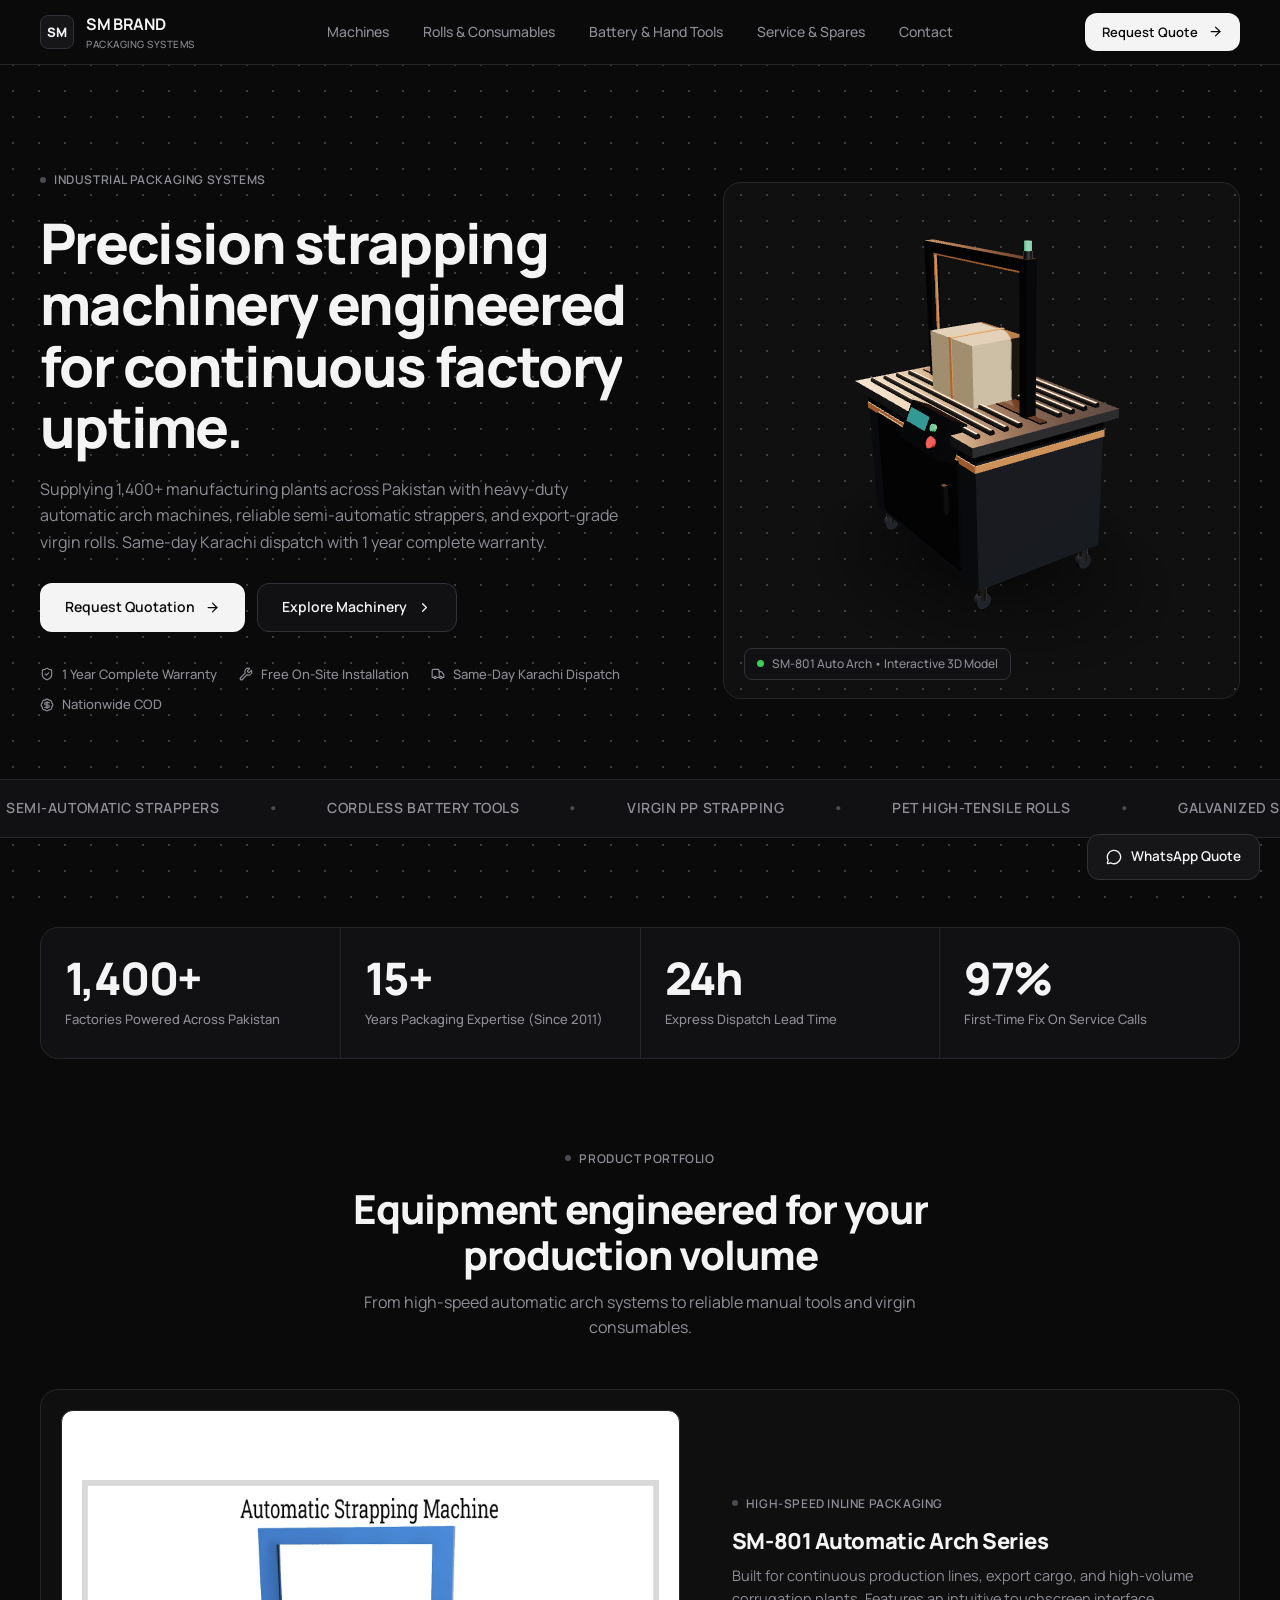
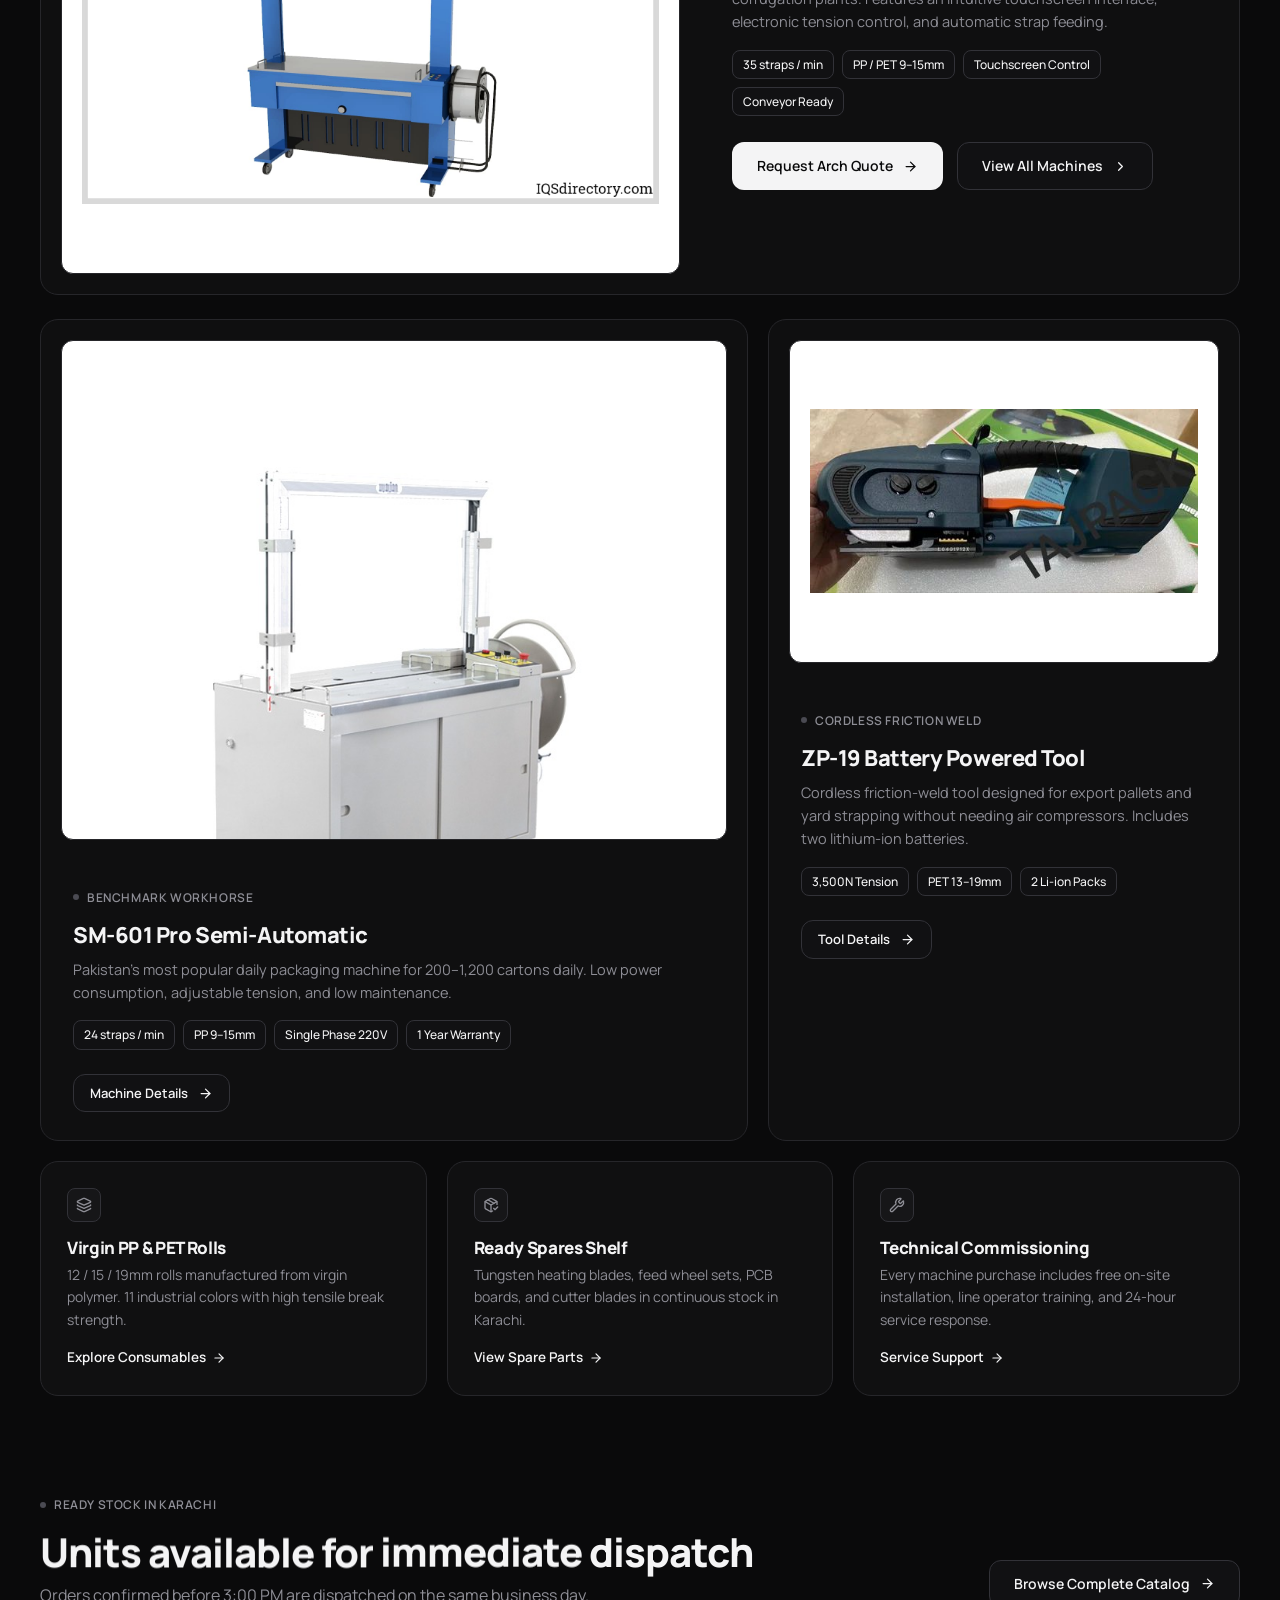
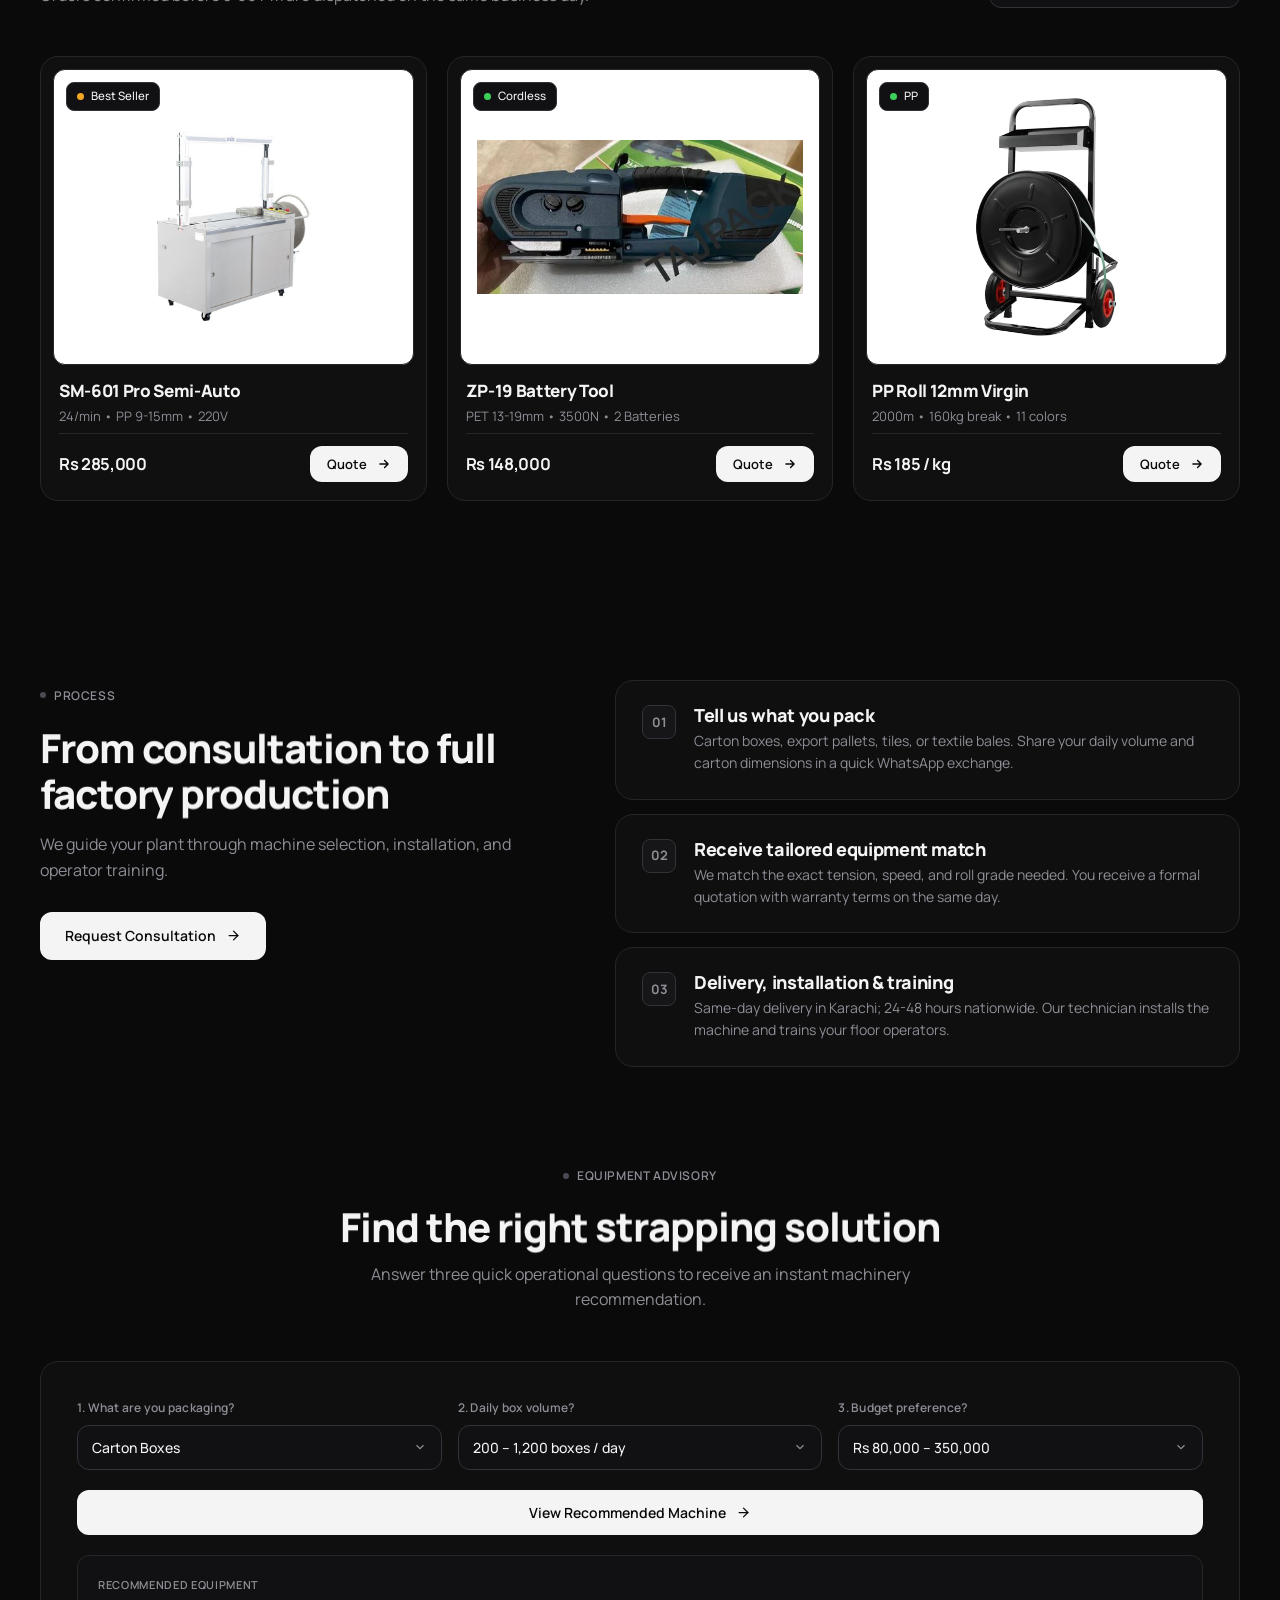
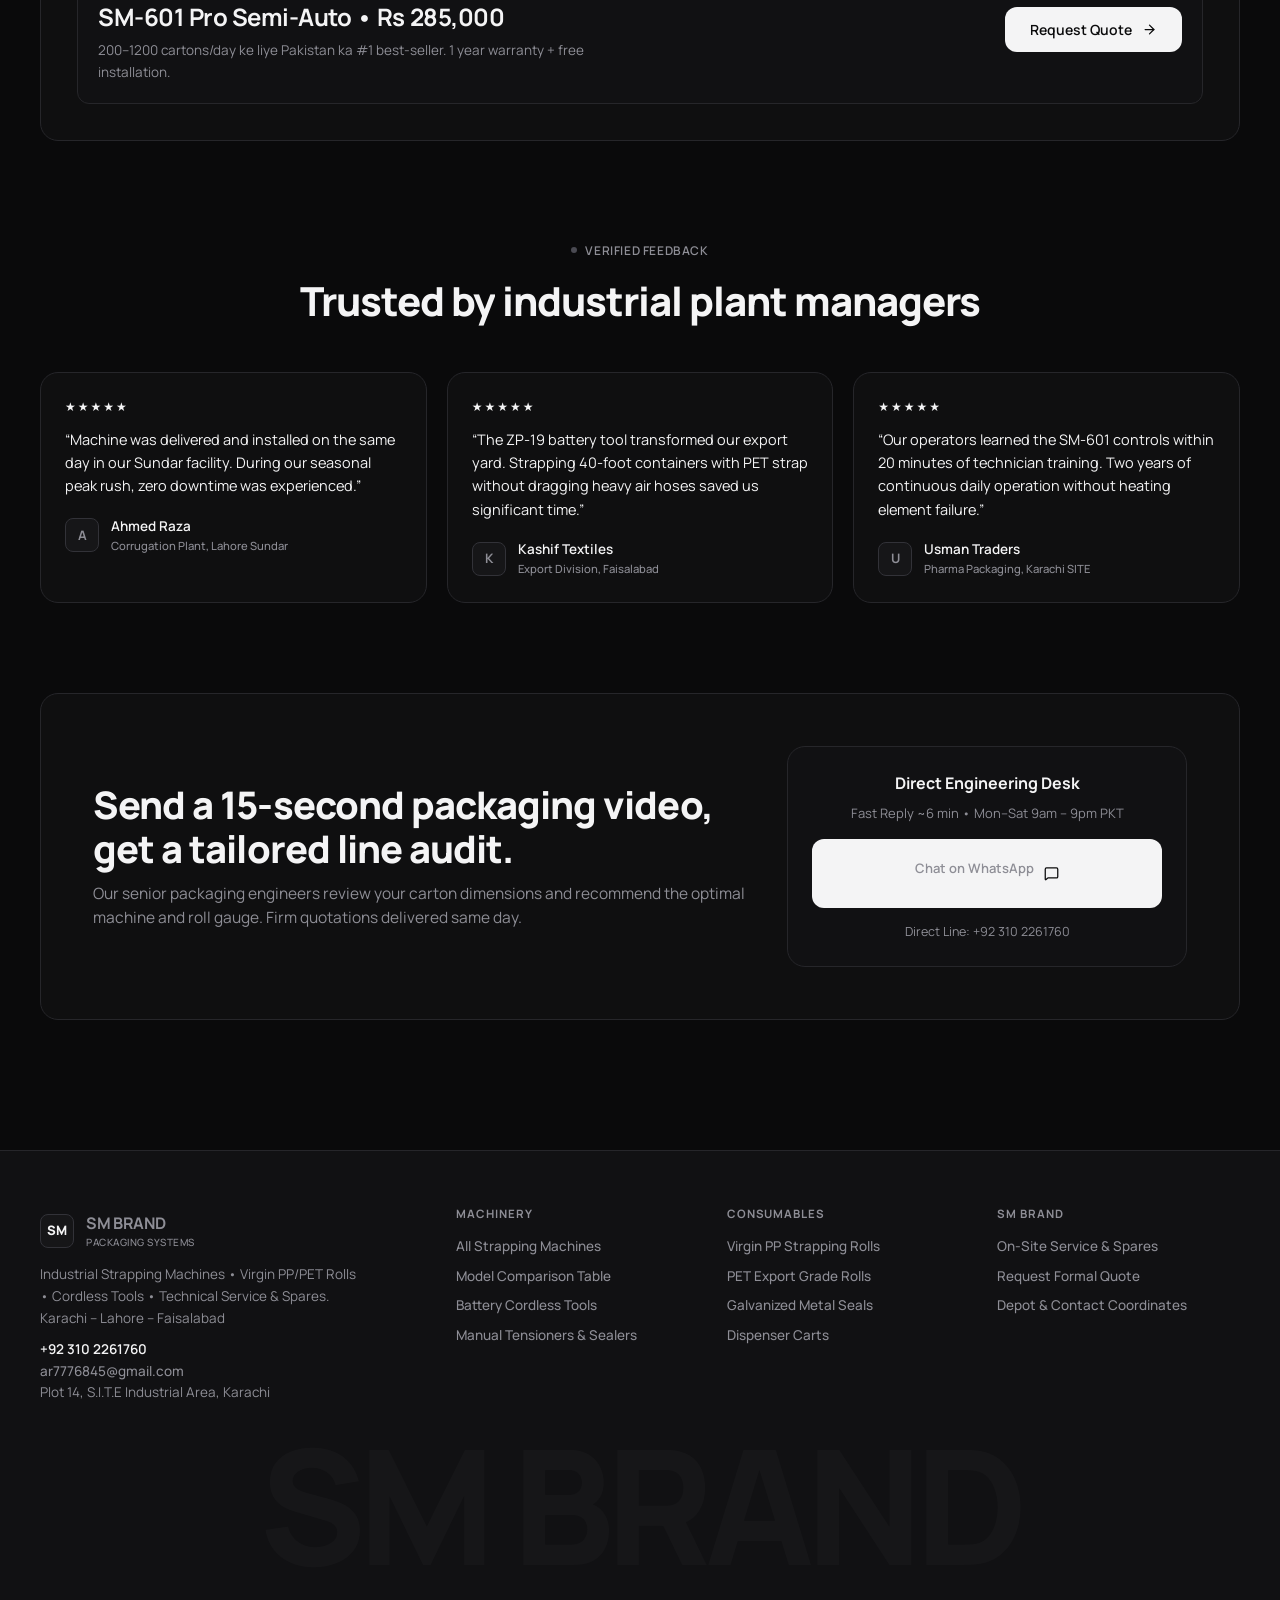
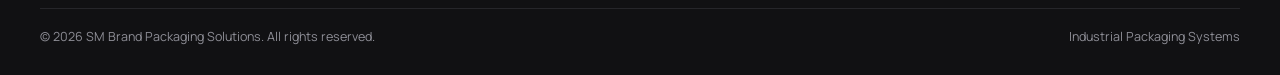
==== commit df4c045e: "theme-change" ====
--- a/index.html
+++ b/index.html
@@ -3,199 +3,461 @@
 <head>
 <meta charset="UTF-8">
 <meta name="viewport" content="width=device-width, initial-scale=1">
-<title>SM BRAND — Strapping Machines, Rolls & Tools in Pakistan</title>
-<meta name="description" content="Strapping machines, PP/PET rolls, battery tools and spares in Karachi, Lahore and Faisalabad. Free installation, 1 year warranty, COD all Pakistan.">
-<meta name="theme-color" content="#050505">
+<title>SM BRAND — Industrial Strapping Machines, Rolls &amp; Packaging Systems</title>
+<meta name="description" content="Pakistan's trusted industrial strapping partner. Automatic arch machines, semi-automatic strapping systems, virgin PP/PET rolls, and cordless battery tools. Karachi, Lahore, Faisalabad.">
+<meta name="theme-color" content="#101113">
 <script>document.documentElement.classList.add('js')</script>
 <link rel="preconnect" href="https://fonts.googleapis.com">
 <link rel="preconnect" href="https://fonts.gstatic.com" crossorigin>
 <link href="https://fonts.googleapis.com/css2?family=Manrope:wght@400;500;600;700;800&display=swap" rel="stylesheet">
 <link rel="stylesheet" href="assets/css/sm.css">
 </head>
-<body class="">
+<body>
 <div class="progress" aria-hidden="true"></div>
 <div class="cursor-glow" aria-hidden="true"></div>
 <div class="grain" aria-hidden="true"></div>
 <div class="curtain" aria-hidden="true"></div>
+
+<!-- Header / Navigation -->
 <header class="header">
   <div class="container">
     <div class="nav">
-      <a href="index.html" class="brand" aria-label="SM Brand home"><span class="brand-mark">SM</span><span>SM BRAND<small>Packaging Solutions</small></span></a>
-      <nav class="nav-links" aria-label="Main"><a href="machines.html">Machines</a><a href="rolls.html">Rolls</a><a href="tools.html">Hand Tools</a><a href="service.html">Service</a><a href="contact.html">Contact</a></nav>
+      <a href="index.html" class="brand" aria-label="SM Brand home">
+        <span class="brand-mark">SM</span>
+        <span>SM BRAND<small>Packaging Systems</small></span>
+      </a>
+      <nav class="nav-links" aria-label="Main Navigation">
+        <a href="machines.html">Machines</a>
+        <a href="rolls.html">Rolls &amp; Consumables</a>
+        <a href="tools.html">Battery &amp; Hand Tools</a>
+        <a href="service.html">Service &amp; Spares</a>
+        <a href="contact.html">Contact</a>
+      </nav>
       <div class="nav-right">
-        <a class="btn btn-primary btn-sm" data-magnetic href="contact.html#quote">Get Quote <svg viewBox="0 0 24 24" fill="none" stroke="currentColor" stroke-width="2.4" stroke-linecap="round" stroke-linejoin="round"><path d="M5 12h14M13 6l6 6-6 6"/></svg></a>
-        <button class="burger" aria-label="Menu" aria-expanded="false"><span></span></button>
+        <a class="btn btn-primary btn-sm" data-magnetic href="contact.html#quote">
+          <span>Request Quote</span>
+          <i data-lucide="arrow-right"></i>
+        </a>
+        <button class="burger" aria-label="Toggle menu" aria-expanded="false">
+          <span></span>
+        </button>
       </div>
     </div>
   </div>
 </header>
-<div class="mobile-menu" aria-hidden="false"><a href="machines.html">Machines</a><a href="rolls.html">Rolls</a><a href="tools.html">Hand Tools</a><a href="service.html">Service</a><a href="contact.html">Contact</a><a href="contact.html#quote" style="color:var(--orange)">Get Quote →</a></div>
+
+<!-- Mobile Navigation Drawer -->
+<div class="mobile-menu" aria-hidden="false">
+  <a href="machines.html">Machines</a>
+  <a href="rolls.html">Rolls &amp; Consumables</a>
+  <a href="tools.html">Battery &amp; Hand Tools</a>
+  <a href="service.html">Service &amp; Spares</a>
+  <a href="contact.html">Contact</a>
+  <a href="contact.html#quote" style="color:var(--orange)">Request Quote →</a>
+</div>
+
 <main>
 
+<!-- Hero Section: Spacious & Human-Designed -->
 <section class="hero">
   <div class="container hero-grid">
     <div>
-      <span class="eyebrow" data-in><i></i> Pakistan's trusted strapping store</span>
-      <h1 class="h-display" data-split data-delay=".15">Strapping machines, rolls &amp; tools — <span class="grad">sab kuch ek jagah.</span></h1>
-      <p class="lead" data-in>Factory owner ho ya pehli baar khareed rahe ho — SM Brand se machine lo, same day delivery pao. Karachi se Lahore tak 1400+ factories ka bharosa, 2011 se.</p>
+      <span class="eyebrow" data-in>
+        <i class="dot"></i> Industrial Packaging Systems
+      </span>
+      <h1 class="h-display" data-split data-delay=".1">
+        Precision strapping machinery engineered for continuous factory uptime.
+      </h1>
+      <p class="lead" data-in>
+        Supplying 1,400+ manufacturing plants across Pakistan with heavy-duty automatic arch machines, reliable semi-automatic strappers, and export-grade virgin rolls. Same-day Karachi dispatch with 1 year complete warranty.
+      </p>
       <div class="hero-ctas" data-in>
-        <a class="btn btn-primary" data-magnetic href="https://wa.me/923102261760?text=Salam%20SM%20Brand,%20strapping%20machine%20quote%20chahiye" target="_blank" rel="noopener">WhatsApp Quote <svg viewBox="0 0 24 24" fill="none" stroke="currentColor" stroke-width="2.4" stroke-linecap="round" stroke-linejoin="round"><path d="M5 12h14M13 6l6 6-6 6"/></svg></a>
-        <a class="btn btn-ghost" data-magnetic href="machines.html">See Machines</a>
+        <a class="btn btn-primary" data-magnetic href="https://wa.me/923102261760?text=Salam%20SM%20Brand,%20industrial%20strapping%20machine%20quote%20chahiye" target="_blank" rel="noopener">
+          <span>Request Quotation</span>
+          <i data-lucide="arrow-right"></i>
+        </a>
+        <a class="btn btn-ghost" data-magnetic href="machines.html">
+          <span>Explore Machinery</span>
+          <i data-lucide="chevron-right"></i>
+        </a>
       </div>
       <div class="checks" data-in>
-        <span><svg viewBox="0 0 24 24" fill="none" stroke="currentColor" stroke-width="2.8" stroke-linecap="round" stroke-linejoin="round"><path d="m5 12 5 5L20 7"/></svg> 1 Year Warranty</span><span><svg viewBox="0 0 24 24" fill="none" stroke="currentColor" stroke-width="2.8" stroke-linecap="round" stroke-linejoin="round"><path d="m5 12 5 5L20 7"/></svg> COD All Pakistan</span><span><svg viewBox="0 0 24 24" fill="none" stroke="currentColor" stroke-width="2.8" stroke-linecap="round" stroke-linejoin="round"><path d="m5 12 5 5L20 7"/></svg> Free Installation</span><span><svg viewBox="0 0 24 24" fill="none" stroke="currentColor" stroke-width="2.8" stroke-linecap="round" stroke-linejoin="round"><path d="m5 12 5 5L20 7"/></svg> Same-Day Karachi</span>
-      </div>
-    </div>
-    <div class="hero-visual">
-      <div class="hero-orbit"></div>
-      <div class="hero-card" data-tilt="6">
-        <div class="plate"><img src="assets/img/machine-semi.jpg" alt="SM-601 semi-automatic strapping machine" fetchpriority="high" onerror="this.onerror=null;this.src=SM.fallbackImg(this.alt)"></div>
-        <div class="chip chip-1 float-y"><span class="dot"><svg viewBox="0 0 24 24" fill="none" stroke="currentColor" stroke-width="2.2" stroke-linecap="round" stroke-linejoin="round"><path d="M13 2 3 14h9l-1 8 10-12h-9l1-8z"/></svg></span><span>24 boxes / min<small>SM-601 Pro</small></span></div>
-        <div class="chip chip-2 float-y"><span class="dot"><svg viewBox="0 0 24 24" fill="none" stroke="currentColor" stroke-width="2.2" stroke-linecap="round" stroke-linejoin="round"><path d="M20 12V8H6a2 2 0 0 1 0-4h12v4M4 6v12a2 2 0 0 0 2 2h14v-4M18 12a2 2 0 0 0 0 4h4v-4Z"/></svg></span><span>Rs 285,000 se start<small>Installment available</small></span></div>
-      </div>
-    </div>
-  </div>
-</section>
-
+        <span><i data-lucide="shield-check"></i> 1 Year Complete Warranty</span>
+        <span><i data-lucide="wrench"></i> Free On-Site Installation</span>
+        <span><i data-lucide="truck"></i> Same-Day Karachi Dispatch</span>
+        <span><i data-lucide="badge-dollar-sign"></i> Nationwide COD</span>
+      </div>
+    </div>
+
+    <!-- 3D Interactive Model Visual Frame -->
+    <div class="hero-visual" data-in>
+      <div class="hero-3d-wrapper" id="hero3dWrapper">
+        <div id="hero3dContainer" title="Drag to inspect industrial strapping machine"></div>
+
+        <!-- Static Fallback for no WebGL / Reduced Motion -->
+        <div class="hero-fallback-card">
+          <div class="plate">
+            <img src="assets/img/machine-semi.jpg" alt="SM-601 Pro Semi-Automatic Strapping Machine" fetchpriority="high">
+          </div>
+        </div>
+
+        <!-- Restrained Pedestal Metadata -->
+        <div class="pedestal-tag">
+          <span class="badge-indicator"></span>
+          <span>SM-801 Auto Arch • Interactive 3D Model</span>
+        </div>
+      </div>
+    </div>
+  </div>
+</section>
+
+<!-- Industrial Ticker -->
 <div class="marquee" aria-hidden="true">
   <div class="marquee-track">
-    <span>Automatic Machines</span><span>Semi-Auto Machines</span><span>Battery Tools</span><span>PP Rolls</span><span>PET Rolls</span><span>Seals &amp; Buckles</span><span>Spares In Stock</span><span>Free Installation</span>
-    <span>Automatic Machines</span><span>Semi-Auto Machines</span><span>Battery Tools</span><span>PP Rolls</span><span>PET Rolls</span><span>Seals &amp; Buckles</span><span>Spares In Stock</span><span>Free Installation</span>
+    <span>Automatic Arch Machines</span>
+    <span>Semi-Automatic Strappers</span>
+    <span>Cordless Battery Tools</span>
+    <span>Virgin PP Strapping</span>
+    <span>PET High-Tensile Rolls</span>
+    <span>Galvanized Seals</span>
+    <span>Genuine Spares Stock</span>
+    <span>Free On-Site Commissioning</span>
+    <span>Automatic Arch Machines</span>
+    <span>Semi-Automatic Strappers</span>
+    <span>Cordless Battery Tools</span>
+    <span>Virgin PP Strapping</span>
+    <span>PET High-Tensile Rolls</span>
+    <span>Galvanized Seals</span>
+    <span>Genuine Spares Stock</span>
+    <span>Free On-Site Commissioning</span>
   </div>
 </div>
 
+<!-- Key Operational Metrics -->
 <section class="section" style="padding-bottom:0">
   <div class="container">
     <div class="stats" data-reveal>
-      <div class="stat"><b data-count="1400" data-suffix="+">0</b><span>Factories served</span></div>
-      <div class="stat"><b data-count="15" data-suffix="+">0</b><span>Years in business (since 2011)</span></div>
-      <div class="stat"><b data-count="24" data-suffix="h">0</b><span>Dispatch time</span></div>
-      <div class="stat"><b data-count="97" data-suffix="%">0</b><span>First-time fix on service calls</span></div>
-    </div>
-  </div>
-</section>
-
+      <div class="stat">
+        <b data-count="1400" data-suffix="+">0</b>
+        <span>Factories Powered Across Pakistan</span>
+      </div>
+      <div class="stat">
+        <b data-count="15" data-suffix="+">0</b>
+        <span>Years Packaging Expertise (Since 2011)</span>
+      </div>
+      <div class="stat">
+        <b data-count="24" data-suffix="h">0</b>
+        <span>Express Dispatch Lead Time</span>
+      </div>
+      <div class="stat">
+        <b data-count="97" data-suffix="%">0</b>
+        <span>First-Time Fix On Service Calls</span>
+      </div>
+    </div>
+  </div>
+</section>
+
+<!-- Editorial Machinery Showcase -->
 <section class="section">
   <div class="container">
     <div class="section-head">
-      <span class="eyebrow" data-reveal><i></i> Catalogue</span>
-      <h2 class="h-section" data-split>Solutions made for your line</h2>
-      <p data-reveal>Machine se le kar roll tak — photo dekho, click karo, detail kholo.</p>
-    </div>
-    <div class="bento">
-      <a class="tile t-a" href="machines.html" data-reveal>
-        <div class="tile-media"><div class="plate"><img src="assets/img/machine-auto.jpg" alt="Automatic strapping machine" loading="lazy"></div></div>
-        <div class="tile-body"><h3>Automatic Machines <svg viewBox="0 0 24 24" fill="none" stroke="currentColor" stroke-width="2.2" stroke-linecap="round" stroke-linejoin="round"><path d="M7 17 17 7M8 7h9v9"/></svg></h3><p>25–45 straps/min. Carton, textile, FMCG.</p></div>
+      <span class="eyebrow" data-reveal><i class="dot"></i> Product Portfolio</span>
+      <h2 class="h-section" data-split>Equipment engineered for your production volume</h2>
+      <p data-reveal>From high-speed automatic arch systems to reliable manual tools and virgin consumables.</p>
+    </div>
+
+    <!-- Featured Hero Spotlight Card -->
+    <div class="showcase-card featured" data-reveal>
+      <div class="showcase-media">
+        <div class="plate">
+          <img src="assets/img/machine-auto.jpg" alt="SM-801 Automatic Arch Strapping Machine" loading="lazy">
+        </div>
+      </div>
+      <div class="showcase-body">
+        <span class="eyebrow"><i class="dot"></i> High-Speed Inline Packaging</span>
+        <h3>SM-801 Automatic Arch Series</h3>
+        <p>Built for continuous production lines, export cargo, and high-volume corrugation plants. Features an intuitive touchscreen interface, electronic tension control, and automatic strap feeding.</p>
+        <div class="spec-pills">
+          <span class="spec-pill">35 straps / min</span>
+          <span class="spec-pill">PP / PET 9–15mm</span>
+          <span class="spec-pill">Touchscreen Control</span>
+          <span class="spec-pill">Conveyor Ready</span>
+        </div>
+        <div style="margin-top:16px;display:flex;gap:14px;flex-wrap:wrap">
+          <a class="btn btn-primary" href="contact.html#quote">
+            <span>Request Arch Quote</span>
+            <i data-lucide="arrow-right"></i>
+          </a>
+          <a class="btn btn-ghost" href="machines.html">
+            <span>View All Machines</span>
+            <i data-lucide="chevron-right"></i>
+          </a>
+        </div>
+      </div>
+    </div>
+
+    <!-- Secondary Tier: Asymmetric 2-Card Row -->
+    <div class="showcase-grid" style="margin-top:24px">
+      <!-- Card 1: Semi-Auto -->
+      <div class="showcase-card" data-reveal>
+        <div class="showcase-media">
+          <div class="plate">
+            <img src="assets/img/machine-semi.jpg" alt="SM-601 Pro Semi-Automatic Strapping Machine" loading="lazy">
+          </div>
+        </div>
+        <div class="showcase-body">
+          <span class="eyebrow"><i class="dot"></i> Benchmark Workhorse</span>
+          <h3>SM-601 Pro Semi-Automatic</h3>
+          <p>Pakistan's most popular daily packaging machine for 200–1,200 cartons daily. Low power consumption, adjustable tension, and low maintenance.</p>
+          <div class="spec-pills">
+            <span class="spec-pill">24 straps / min</span>
+            <span class="spec-pill">PP 9–15mm</span>
+            <span class="spec-pill">Single Phase 220V</span>
+            <span class="spec-pill">1 Year Warranty</span>
+          </div>
+          <div style="margin-top:14px">
+            <a class="btn btn-ghost btn-sm" href="machines.html">
+              <span>Machine Details</span>
+              <i data-lucide="arrow-right"></i>
+            </a>
+          </div>
+        </div>
+      </div>
+
+      <!-- Card 2: Battery Tools -->
+      <div class="showcase-card" data-reveal>
+        <div class="showcase-media">
+          <div class="plate">
+            <img src="assets/img/tool-battery.jpg" alt="ZP-19 Cordless Battery Strapping Tool" loading="lazy">
+          </div>
+        </div>
+        <div class="showcase-body">
+          <span class="eyebrow"><i class="dot"></i> Cordless Friction Weld</span>
+          <h3>ZP-19 Battery Powered Tool</h3>
+          <p>Cordless friction-weld tool designed for export pallets and yard strapping without needing air compressors. Includes two lithium-ion batteries.</p>
+          <div class="spec-pills">
+            <span class="spec-pill">3,500N Tension</span>
+            <span class="spec-pill">PET 13–19mm</span>
+            <span class="spec-pill">2 Li-ion Packs</span>
+          </div>
+          <div style="margin-top:14px">
+            <a class="btn btn-ghost btn-sm" href="tools.html">
+              <span>Tool Details</span>
+              <i data-lucide="arrow-right"></i>
+            </a>
+          </div>
+        </div>
+      </div>
+    </div>
+
+    <!-- Tertiary Tier: 3 Clean Modules -->
+    <div class="modules-row">
+      <div class="module-card" data-reveal>
+        <div>
+          <div class="module-icon"><i data-lucide="layers"></i></div>
+          <h4 style="margin-top:16px">Virgin PP &amp; PET Rolls</h4>
+          <p style="margin-top:6px">12 / 15 / 19mm rolls manufactured from virgin polymer. 11 industrial colors with high tensile break strength.</p>
+        </div>
+        <a href="rolls.html" style="font-size:13.5px;font-weight:600;color:var(--orange);display:flex;align-items:center;gap:6px">
+          <span>Explore Consumables</span>
+          <i data-lucide="arrow-right" style="width:14px;height:14px"></i>
+        </a>
+      </div>
+
+      <div class="module-card" data-reveal>
+        <div>
+          <div class="module-icon"><i data-lucide="package-check"></i></div>
+          <h4 style="margin-top:16px">Ready Spares Shelf</h4>
+          <p style="margin-top:6px">Tungsten heating blades, feed wheel sets, PCB boards, and cutter blades in continuous stock in Karachi.</p>
+        </div>
+        <a href="service.html" style="font-size:13.5px;font-weight:600;color:var(--orange);display:flex;align-items:center;gap:6px">
+          <span>View Spare Parts</span>
+          <i data-lucide="arrow-right" style="width:14px;height:14px"></i>
+        </a>
+      </div>
+
+      <div class="module-card" data-reveal>
+        <div>
+          <div class="module-icon"><i data-lucide="wrench"></i></div>
+          <h4 style="margin-top:16px">Technical Commissioning</h4>
+          <p style="margin-top:6px">Every machine purchase includes free on-site installation, line operator training, and 24-hour service response.</p>
+        </div>
+        <a href="service.html" style="font-size:13.5px;font-weight:600;color:var(--orange);display:flex;align-items:center;gap:6px">
+          <span>Service Support</span>
+          <i data-lucide="arrow-right" style="width:14px;height:14px"></i>
+        </a>
+      </div>
+    </div>
+  </div>
+</section>
+
+<!-- Ready Stock Section -->
+<section class="section" style="padding-top:10px">
+  <div class="container">
+    <div class="section-head left" style="max-width:none;flex-direction:row;justify-content:space-between;align-items:flex-end;flex-wrap:wrap;gap:20px">
+      <div style="display:flex;flex-direction:column;gap:8px;align-items:flex-start">
+        <span class="eyebrow" data-reveal><i class="dot"></i> Ready Stock In Karachi</span>
+        <h2 class="h-section" data-split>Units available for immediate dispatch</h2>
+        <p style="color:var(--muted)" data-reveal>Orders confirmed before 3:00 PM are dispatched on the same business day.</p>
+      </div>
+      <a class="btn btn-ghost" href="machines.html" data-reveal>
+        <span>Browse Complete Catalog</span>
+        <i data-lucide="arrow-right"></i>
       </a>
-      <a class="tile t-b" href="machines.html" data-reveal>
-        <div class="tile-media"><div class="plate"><img src="assets/img/machine-semi.jpg" alt="Semi-automatic strapping machine" loading="lazy"></div></div>
-        <div class="tile-body"><h3>Semi-Auto Machines <svg viewBox="0 0 24 24" fill="none" stroke="currentColor" stroke-width="2.2" stroke-linecap="round" stroke-linejoin="round"><path d="M7 17 17 7M8 7h9v9"/></svg></h3><p>Chhote se darmiyane volume ke liye — asaan, bharosemand, kam kharch.</p></div>
-      </a>
-      <a class="tile t-c" href="tools.html" data-reveal>
-        <div class="tile-media"><div class="plate"><img src="assets/img/tool-battery.jpg" alt="Battery strapping tool" loading="lazy"></div></div>
-        <div class="tile-body"><h3>Battery Tools <svg viewBox="0 0 24 24" fill="none" stroke="currentColor" stroke-width="2.2" stroke-linecap="round" stroke-linejoin="round"><path d="M7 17 17 7M8 7h9v9"/></svg></h3><p>PET 13–19mm. Pallets, export, yard.</p></div>
-      </a>
-      <a class="tile t-d" href="rolls.html" data-reveal>
-        <div class="tile-media"><div class="plate"><img src="assets/img/rolls.jpg" alt="Strapping roll dispenser" loading="lazy"></div></div>
-        <div class="tile-body"><h3>PP / PET Rolls <svg viewBox="0 0 24 24" fill="none" stroke="currentColor" stroke-width="2.2" stroke-linecap="round" stroke-linejoin="round"><path d="M7 17 17 7M8 7h9v9"/></svg></h3><p>12 / 15 / 19mm. 11 colors. Bulk rate.</p></div>
-      </a>
-      <a class="tile t-e" href="tools.html#hand" data-reveal>
-        <div class="tile-media"><div class="plate"><img src="assets/img/tool-hand.jpg" alt="Hand tools and spares" loading="lazy"></div></div>
-        <div class="tile-body"><h3>Hand Tools &amp; Spares <svg viewBox="0 0 24 24" fill="none" stroke="currentColor" stroke-width="2.2" stroke-linecap="round" stroke-linejoin="round"><path d="M7 17 17 7M8 7h9v9"/></svg></h3><p>Tensioner, sealer, cutter — stock me.</p></div>
-      </a>
-      <div class="tile text-tile t-f" data-reveal>
-        <div><div class="ico"><svg viewBox="0 0 24 24" fill="none" stroke="currentColor" stroke-width="2" stroke-linecap="round" stroke-linejoin="round"><path d="M14.7 6.3a1 1 0 0 0 0 1.4l1.6 1.6a1 1 0 0 0 1.4 0l3.8-3.8a6 6 0 0 1-7.9 7.9l-6.900 6.900a2.100 2.100 0 0 1-3-3l6.900-6.900a6 6 0 0 1 7.900-7.900z"/></svg></div>
-        <div class="big">Free installation.<br>Technician aap ke factory me.</div></div>
-        <p>Machine lagana, training dena aur pehla roll chalana — sab humari zimmedari.</p>
-      </div>
-      <div class="tile text-tile t-g" data-reveal>
-        <div class="big">1 Year<br>Warranty</div><p>Parts + service included.</p>
-      </div>
-      <div class="tile text-tile t-g" data-reveal>
-        <div class="big">COD &amp;<br>Installment</div><p>Cash on delivery available.</p>
-      </div>
-    </div>
-  </div>
-</section>
-
-<section class="section" style="padding-top:20px">
-  <div class="container">
-    <div class="section-head left" style="max-width:none;flex-direction:row;justify-content:space-between;align-items:flex-end;flex-wrap:wrap;gap:20px">
-      <div style="display:flex;flex-direction:column;gap:14px;align-items:flex-start">
-        <span class="eyebrow" data-reveal><i></i> Ready stock</span>
-        <h2 class="h-section" data-split>Aaj order, kal delivery</h2>
-        <p style="color:var(--muted)" data-reveal>3PM se pehle order, same day dispatch.</p>
-      </div>
-      <a class="btn btn-ghost" href="machines.html" data-reveal>Browse all products <svg viewBox="0 0 24 24" fill="none" stroke="currentColor" stroke-width="2.4" stroke-linecap="round" stroke-linejoin="round"><path d="M5 12h14M13 6l6 6-6 6"/></svg></a>
-    </div>
-    <div class="grid-3" id="homeProducts" style="margin-top:34px"></div>
-  </div>
-</section>
-
+    </div>
+    <div class="grid-3" id="homeProducts" style="margin-top:36px"></div>
+  </div>
+</section>
+
+<!-- Process Timeline -->
 <section class="section process">
   <div class="container process-wrap">
     <div class="process-left">
-      <span class="eyebrow" data-reveal><i></i> How it works</span>
-      <h2 class="h-section" data-split>Order se production tak, 3 qadam</h2>
-      <p class="lead" data-reveal>Technical samajh zaroori nahi — hum poori line set kar ke dete hain.</p>
-      <a class="btn btn-primary" style="margin-top:26px" data-magnetic href="contact.html#quote" data-reveal>Start with a quote <svg viewBox="0 0 24 24" fill="none" stroke="currentColor" stroke-width="2.4" stroke-linecap="round" stroke-linejoin="round"><path d="M5 12h14M13 6l6 6-6 6"/></svg></a>
+      <span class="eyebrow" data-reveal><i class="dot"></i> Process</span>
+      <h2 class="h-section" data-split>From consultation to full factory production</h2>
+      <p class="lead" data-reveal>We guide your plant through machine selection, installation, and operator training.</p>
+      <a class="btn btn-primary" style="margin-top:28px" data-magnetic href="contact.html#quote" data-reveal>
+        <span>Request Consultation</span>
+        <i data-lucide="arrow-right"></i>
+      </a>
     </div>
     <div class="steps">
-      <div class="step"><div class="num">01</div><div><h3>Batayein kya pack karte hain</h3><p>Carton, pallet, tiles ya textile bales — roz ka volume aur budget. WhatsApp pe 2 minute ka kaam.</p></div></div>
-      <div class="step"><div class="num">02</div><div><h3>Hum sahi machine suggest karte hain</h3><p>Aap ke volume ke hisaab se machine aur roll ka match. Firm price, PDF quote same day.</p></div></div>
-      <div class="step"><div class="num">03</div><div><h3>Delivery, installation, training</h3><p>Karachi same-day, baqi Pakistan 48 ghante. Technician machine lagata hai aur aap ki team ko sikhata hai.</p></div></div>
-    </div>
-  </div>
-</section>
-
-<section class="section" style="padding-top:20px">
+      <div class="step">
+        <div class="num">01</div>
+        <div>
+          <h3>Tell us what you pack</h3>
+          <p>Carton boxes, export pallets, tiles, or textile bales. Share your daily volume and carton dimensions in a quick WhatsApp exchange.</p>
+        </div>
+      </div>
+      <div class="step">
+        <div class="num">02</div>
+        <div>
+          <h3>Receive tailored equipment match</h3>
+          <p>We match the exact tension, speed, and roll grade needed. You receive a formal quotation with warranty terms on the same day.</p>
+        </div>
+      </div>
+      <div class="step">
+        <div class="num">03</div>
+        <div>
+          <h3>Delivery, installation &amp; training</h3>
+          <p>Same-day delivery in Karachi; 24-48 hours nationwide. Our technician installs the machine and trains your floor operators.</p>
+        </div>
+      </div>
+    </div>
+  </div>
+</section>
+
+<!-- Smart Equipment Finder -->
+<section class="section" style="padding-top:10px">
   <div class="container">
     <div class="section-head">
-      <span class="eyebrow" data-reveal><i></i> Machine finder</span>
-      <h2 class="h-section" data-split>Confused? 30 second me sahi machine dhoondein</h2>
-      <p data-reveal>Technical nahi ho? Koi masla nahi. 3 sawal, bas.</p>
+      <span class="eyebrow" data-reveal><i class="dot"></i> Equipment Advisory</span>
+      <h2 class="h-section" data-split>Find the right strapping solution</h2>
+      <p data-reveal>Answer three quick operational questions to receive an instant machinery recommendation.</p>
     </div>
     <div class="finder" data-reveal>
       <div class="finder-steps">
-        <div class="field"><label for="f_product">1. Kya pack kar rahe ho?</label>
-          <select id="f_product"><option>Carton Boxes</option><option>Pallets / Export</option><option>Bricks / Tiles</option><option>Textile Bales</option><option>Steel / Heavy</option></select></div>
-        <div class="field"><label for="f_volume">2. Roz kitne boxes?</label>
-          <select id="f_volume"><option value="low">200 se kam / day</option><option value="mid" selected>200 – 1200 / day</option><option value="high">1200+ / day</option></select></div>
-        <div class="field"><label for="f_budget">3. Budget?</label>
-          <select id="f_budget"><option value="low">80,000 se kam</option><option value="mid" selected>80k – 350k</option><option value="high">350k+</option></select></div>
-      </div>
-      <div style="margin-top:18px"><button class="btn btn-primary btn-block" id="finderBtn" type="button">Mujhe sahi machine dikhao <svg viewBox="0 0 24 24" fill="none" stroke="currentColor" stroke-width="2.4" stroke-linecap="round" stroke-linejoin="round"><path d="M5 12h14M13 6l6 6-6 6"/></svg></button></div>
+        <div class="field">
+          <label for="f_product">1. What are you packaging?</label>
+          <select id="f_product">
+            <option>Carton Boxes</option>
+            <option>Pallets / Export</option>
+            <option>Bricks / Tiles</option>
+            <option>Textile Bales</option>
+            <option>Steel / Heavy</option>
+          </select>
+        </div>
+        <div class="field">
+          <label for="f_volume">2. Daily box volume?</label>
+          <select id="f_volume">
+            <option value="low">Under 200 boxes / day</option>
+            <option value="mid" selected>200 – 1,200 boxes / day</option>
+            <option value="high">1,200+ boxes / day</option>
+          </select>
+        </div>
+        <div class="field">
+          <label for="f_budget">3. Budget preference?</label>
+          <select id="f_budget">
+            <option value="low">Under Rs 80,000</option>
+            <option value="mid" selected>Rs 80,000 – 350,000</option>
+            <option value="high">Rs 350,000+</option>
+          </select>
+        </div>
+      </div>
+      <div style="margin-top:20px">
+        <button class="btn btn-primary btn-block" id="finderBtn" type="button">
+          <span>View Recommended Machine</span>
+          <i data-lucide="arrow-right"></i>
+        </button>
+      </div>
       <div class="result" id="finderResult">
-        <div><div class="lbl">RECOMMENDED</div><div class="rec-name"></div><div class="rec-note"></div></div>
-        <button class="btn btn-ghost rec-wa" type="button" data-quote="SM-601 Pro Semi-Auto">Get this quote <svg viewBox="0 0 24 24" fill="none" stroke="currentColor" stroke-width="2.4" stroke-linecap="round" stroke-linejoin="round"><path d="M5 12h14M13 6l6 6-6 6"/></svg></button>
-      </div>
-    </div>
-  </div>
-</section>
-
-<section class="section" style="padding-top:20px">
+        <div>
+          <div class="lbl">RECOMMENDED EQUIPMENT</div>
+          <div class="rec-name"></div>
+          <div class="rec-note"></div>
+        </div>
+        <button class="btn btn-primary rec-wa" type="button" data-quote="SM-601 Pro Semi-Auto">
+          <span>Request Quote</span>
+          <i data-lucide="arrow-right"></i>
+        </button>
+      </div>
+    </div>
+  </div>
+</section>
+
+<!-- Client Trust & Testimonials -->
+<section class="section" style="padding-top:10px">
   <div class="container">
     <div class="section-head">
-      <span class="eyebrow" data-reveal><i></i> Customers</span>
-      <h2 class="h-section" data-split>Jo kehte hain</h2>
+      <span class="eyebrow" data-reveal><i class="dot"></i> Verified Feedback</span>
+      <h2 class="h-section" data-split>Trusted by industrial plant managers</h2>
     </div>
     <div class="grid-3" data-stagger>
-      <div class="quote"><div class="stars">★★★★★</div><p>“Machine same day install ho gai. Eid rush save ho gaya. Roll price bhi 30 Rs/kg kam.”</p><div class="who"><span class="av">A</span><div>Ahmed R.<small>Corrugation, Lahore</small></div></div></div>
-      <div class="quote"><div class="stars">★★★★★</div><p>“Battery tool zabardast. Container yard me bina compressor ke strapping.”</p><div class="who"><span class="av">K</span><div>Kashif Textile<small>Faisalabad</small></div></div></div>
-      <div class="quote"><div class="stars">★★★★★</div><p>“Non-technical banda bhi samajh gaya. Finder ne sahi machine suggest ki. 10/10.”</p><div class="who"><span class="av">U</span><div>Usman Traders<small>Karachi</small></div></div></div>
-    </div>
-  </div>
-</section>
-
+      <div class="quote">
+        <div class="stars">★★★★★</div>
+        <p>“Machine was delivered and installed on the same day in our Sundar facility. During our seasonal peak rush, zero downtime was experienced.”</p>
+        <div class="who">
+          <span class="av">A</span>
+          <div>Ahmed Raza<small>Corrugation Plant, Lahore Sundar</small></div>
+        </div>
+      </div>
+      <div class="quote">
+        <div class="stars">★★★★★</div>
+        <p>“The ZP-19 battery tool transformed our export yard. Strapping 40-foot containers with PET strap without dragging heavy air hoses saved us significant time.”</p>
+        <div class="who">
+          <span class="av">K</span>
+          <div>Kashif Textiles<small>Export Division, Faisalabad</small></div>
+        </div>
+      </div>
+      <div class="quote">
+        <div class="stars">★★★★★</div>
+        <p>“Our operators learned the SM-601 controls within 20 minutes of technician training. Two years of continuous daily operation without heating element failure.”</p>
+        <div class="who">
+          <span class="av">U</span>
+          <div>Usman Traders<small>Pharma Packaging, Karachi SITE</small></div>
+        </div>
+      </div>
+    </div>
+  </div>
+</section>
+
+<!-- Callout Banner -->
 <section class="section" style="padding-top:0">
   <div class="container">
     <div class="cta" data-reveal="scale">
       <div class="cta-grid">
-        <div><h2>15 sec ki video bhejein, 20–40% cost bachane ka plan lein.</h2><p>Free line audit. No sales pressure.</p></div>
+        <div>
+          <h2>Send a 15-second packaging video, get a tailored line audit.</h2>
+          <p>Our senior packaging engineers review your carton dimensions and recommend the optimal machine and roll gauge. Firm quotations delivered same day.</p>
+        </div>
         <div class="cta-box">
-          <b>WhatsApp pe baat karein</b><span>Reply ~6 min • 9am – 9pm PKT</span>
-          <a class="btn btn-primary btn-block" data-magnetic href="https://wa.me/923102261760?text=Salam%20SM%20Brand,%20quote%20chahiye" target="_blank" rel="noopener">Chat on WhatsApp <svg viewBox="0 0 24 24" fill="none" stroke="currentColor" stroke-width="2.4" stroke-linecap="round" stroke-linejoin="round"><path d="M5 12h14M13 6l6 6-6 6"/></svg></a>
-          <div style="font-size:12.5px;color:var(--muted-2);margin-top:12px">Call: +92 310 2261760</div>
+          <b>Direct Engineering Desk</b>
+          <span>Fast Reply ~6 min • Mon–Sat 9am – 9pm PKT</span>
+          <a class="btn btn-primary btn-block" data-magnetic href="https://wa.me/923102261760?text=Salam%20SM%20Brand,%20packaging%20audit%20quote%20chahiye" target="_blank" rel="noopener">
+            <span>Chat on WhatsApp</span>
+            <i data-lucide="message-square"></i>
+          </a>
+          <div style="font-size:12.5px;color:var(--muted);margin-top:14px">Direct Line: +92 310 2261760</div>
         </div>
       </div>
     </div>
@@ -203,33 +465,73 @@
 </section>
 
 </main>
+
+<!-- Global Footer -->
 <footer>
   <div class="container">
     <div class="footer-grid">
       <div>
-        <a href="index.html" class="brand"><span class="brand-mark">SM</span><span>SM BRAND<small>Packaging Solutions</small></span></a>
-        <p>Machines • Rolls • Tools • Service<br>Karachi – Lahore – Faisalabad</p>
-        <p style="color:var(--ink);font-weight:700">+92 310 2261760<br><a href="mailto:ar7776845@gmail.com" style="display:inline;padding:0">ar7776845@gmail.com</a><br><span style="font-weight:500;color:var(--muted)">Plot 14, S.I.T.E Area, Karachi</span></p>
-      </div>
-      <div><h5>Machines</h5><a href="machines.html">All Machines</a><a href="machines.html#compare">Compare Models</a><a href="tools.html">Battery Tools</a></div>
-      <div><h5>Consumables</h5><a href="rolls.html">PP Strapping Rolls</a><a href="rolls.html">PET Strapping Rolls</a><a href="rolls.html">Seals &amp; Buckles</a></div>
-      <div><h5>SM Brand</h5><a href="service.html">Service &amp; Spares</a><a href="contact.html#quote">Get a Quote</a><a href="contact.html">Contact</a></div>
+        <a href="index.html" class="brand">
+          <span class="brand-mark">SM</span>
+          <span>SM BRAND<small>Packaging Systems</small></span>
+        </a>
+        <p>Industrial Strapping Machines • Virgin PP/PET Rolls • Cordless Tools • Technical Service &amp; Spares.<br>Karachi – Lahore – Faisalabad</p>
+        <p style="color:var(--ink);font-weight:600">
+          +92 310 2261760<br>
+          <a href="mailto:ar7776845@gmail.com" style="display:inline;padding:0">ar7776845@gmail.com</a><br>
+          <span style="font-weight:400;color:var(--muted)">Plot 14, S.I.T.E Industrial Area, Karachi</span>
+        </p>
+      </div>
+      <div>
+        <h5>Machinery</h5>
+        <a href="machines.html">All Strapping Machines</a>
+        <a href="machines.html#compare">Model Comparison Table</a>
+        <a href="tools.html">Battery Cordless Tools</a>
+        <a href="tools.html#hand">Manual Tensioners &amp; Sealers</a>
+      </div>
+      <div>
+        <h5>Consumables</h5>
+        <a href="rolls.html">Virgin PP Strapping Rolls</a>
+        <a href="rolls.html">PET Export Grade Rolls</a>
+        <a href="rolls.html">Galvanized Metal Seals</a>
+        <a href="rolls.html">Dispenser Carts</a>
+      </div>
+      <div>
+        <h5>SM Brand</h5>
+        <a href="service.html">On-Site Service &amp; Spares</a>
+        <a href="contact.html#quote">Request Formal Quote</a>
+        <a href="contact.html">Depot &amp; Contact Coordinates</a>
+      </div>
     </div>
     <div class="giant" aria-hidden="true">SM BRAND</div>
-    <div class="copy"><span>© 2026 SM Brand Packaging Solutions. All rights reserved.</span><span>Made in Pakistan</span></div>
+    <div class="copy">
+      <span>© 2026 SM Brand Packaging Solutions. All rights reserved.</span>
+      <span>Industrial Packaging Systems</span>
+    </div>
   </div>
 </footer>
-<a class="wa" id="waFloat" href="https://wa.me/923102261760?text=Salam%20SM%20Brand,%20quote%20chahiye" target="_blank" rel="noopener" aria-label="WhatsApp quote"><svg viewBox="0 0 24 24" fill="none" stroke="currentColor" stroke-width="2.2" stroke-linecap="round" stroke-linejoin="round"><path d="M21 11.5a8.4 8.4 0 0 1-12.4 7.4L3 21l2-5.4A8.4 8.4 0 1 1 21 11.5z"/><path d="M9 9.5c0 3 2.500 5.500 5.500 5.500l1.200-1.300-1.800-1-.9.6a3.500 3.500 0 0 1-1.700-1.700l.6-.9-1-1.800L9 9.500z" fill="currentColor" stroke="none"/></svg><span>WhatsApp Quote</span></a>
+
+<!-- Floating WhatsApp Widget -->
+<a class="wa" id="waFloat" href="https://wa.me/923102261760?text=Salam%20SM%20Brand,%20quote%20chahiye" target="_blank" rel="noopener" aria-label="WhatsApp engineering quote">
+  <i data-lucide="message-circle"></i>
+  <span>WhatsApp Quote</span>
+</a>
+
+<!-- Scripts -->
+<script src="assets/js/vendor/three.min.js"></script>
 <script src="assets/js/vendor/gsap.min.js"></script>
 <script src="assets/js/vendor/ScrollTrigger.min.js"></script>
 <script src="assets/js/vendor/lenis.min.js"></script>
+<script src="assets/js/vendor/lucide.min.js"></script>
 <script src="assets/js/sm-config.js"></script>
 <script src="assets/js/sm-data.js"></script>
+<script src="assets/js/sm-hero-3d.js"></script>
 <script src="assets/js/sm.js"></script>
 <script>
 (function(){
   var want = [['machines','sm601'],['battery','zp-19-battery-tool'],['rolls','pp-roll-12mm-virgin']];
   var box = document.getElementById('homeProducts');
+  if(!box) return;
   box.innerHTML = '<div class="skeleton"></div><div class="skeleton"></div><div class="skeleton"></div>';
   SM.fetchProducts('').then(function(all){
     var picks = want.map(function(w){
--- a/assets/css/sm.css
+++ b/assets/css/sm.css
@@ -1,44 +1,53 @@
 /* ============================================================
-   SM BRAND — Premium Industrial Packaging Solutions
-   Advanced 3D & Motion Design System
-   Visual Direction:
-   - Main background: #08090C
-   - Secondary background: #101216
-   - Card background: #15181F
-   - Primary accent: #FF6B16
-   - Secondary accent: #FF8C32
-   - Primary text: #F5F5F5
-   - Secondary text: #A1A1AA
-   - Thin glowing borders & cinematic lighting
+   SM BRAND — Premium Industrial Packaging Systems
+   Minimal Dark Theme Design System
    ============================================================ */
 
 :root {
-  --bg: #08090C;
-  --bg-2: #101216;
-  --bg-card: #15181F;
-  --bg-card-hover: #1c202a;
-  --card: #15181F;
-  --card-2: #1b1f28;
-  --card-3: #222734;
-  --line: rgba(255, 255, 255, 0.08);
-  --line-2: rgba(255, 255, 255, 0.14);
-  --line-glow: rgba(255, 107, 22, 0.45);
-  --ink: #F5F5F5;
-  --muted: #A1A1AA;
-  --muted-2: #71717A;
-  --orange: #FF6B16;
-  --orange-2: #FF8C32;
-  --orange-light: #FFA25B;
-  --orange-dark: #E5560A;
-  --glow: rgba(255, 107, 22, 0.35);
-  --glow-subtle: rgba(255, 107, 22, 0.12);
-  --green: #22c55e;
-  --radius-lg: 24px;
-  --radius-md: 18px;
-  --radius-sm: 12px;
+  /* Core Color System */
+  --bg: #0a0a0b;
+  --panel: #111113;
+  --panel-2: #161618;
+
+  --border: #26262a;
+  --border-strong: #323238;
+  --border-hover: #4a4a52;
+
+  --text: #f4f4f5;
+  --muted: #8e8e96;
+
+  --green: #3ecf5a;
+  --amber: #f5a623;
+
+  /* Compatibility Aliases */
+  --bg-2: #111113;
+  --bg-card: rgba(255, 255, 255, 0.025);
+  --bg-card-hover: rgba(255, 255, 255, 0.04);
+  --card: #111113;
+  --card-2: #161618;
+  --card-3: #1c1c20;
+  --line: var(--border);
+  --line-2: var(--border-strong);
+  --line-strong: var(--border-hover);
+  --ink: var(--text);
+  --muted-2: #6e6e76;
+  --orange: var(--text);
+  --orange-hover: #e4e4e7;
+  --orange-soft: var(--text);
+  --orange-subtle: rgba(255, 255, 255, 0.04);
+  --orange-border: var(--border-strong);
+
+  /* Strict Radius System */
+  --radius-xl: 18px; /* Main containers & cards */
+  --radius-lg: 18px; /* Cards */
+  --radius-md: 12px; /* Buttons, inputs, images */
+  --radius-sm: 8px;  /* Pills, icon tiles, spec chips */
+
   --font: 'Manrope', system-ui, -apple-system, 'Segoe UI', Roboto, sans-serif;
   --ease: cubic-bezier(0.16, 1, 0.3, 1);
-  --ease-spring: cubic-bezier(0.34, 1.56, 0.64, 1);
+  --shadow-sm: none;
+  --shadow-md: none;
+  --shadow-lg: none;
 }
 
 *, *::before, *::after {
@@ -65,10 +74,17 @@
   overflow: hidden;
 }
 
+/* ---------- Global Dotted Grid Background ---------- */
 body {
   font-family: var(--font);
-  background: var(--bg);
-  color: var(--ink);
+  background-color: #0a0a0b;
+  background-image: radial-gradient(
+    #3a3a40 1px,
+    transparent 1.2px
+  );
+  background-size: 26px 26px;
+  background-attachment: fixed;
+  color: var(--text);
   line-height: 1.6;
   -webkit-font-smoothing: antialiased;
   -moz-osx-font-smoothing: grayscale;
@@ -77,10 +93,16 @@
   position: relative;
 }
 
+/* Remove decorative background pseudo-elements */
+body::before,
+body::after {
+  display: none !important;
+}
+
 a {
   color: inherit;
   text-decoration: none;
-  transition: color 0.25s var(--ease);
+  transition: color 0.18s ease;
 }
 
 img {
@@ -96,8 +118,8 @@
 }
 
 ::selection {
-  background: var(--orange);
-  color: #08090C;
+  background: var(--text);
+  color: var(--bg);
 }
 
 .container {
@@ -114,129 +136,71 @@
   white-space: nowrap;
 }
 
-/* ---------- Ambient Background & Grid ---------- */
-body::before {
-  content: '';
-  position: fixed;
-  inset: 0;
-  z-index: -3;
-  pointer-events: none;
-  background:
-    radial-gradient(1100px 650px at 78% -12%, rgba(255, 107, 22, 0.14), transparent 60%),
-    radial-gradient(900px 550px at -5% 38%, rgba(255, 140, 50, 0.08), transparent 60%),
-    radial-gradient(800px 600px at 60% 85%, rgba(255, 107, 22, 0.06), transparent 60%),
-    var(--bg);
-}
-
-/* Precision Technical Dot Grid with Radial Mask */
-body::after {
-  content: '';
-  position: fixed;
-  inset: 0;
-  z-index: -2;
-  pointer-events: none;
-  opacity: 0.65;
-  background-image: radial-gradient(rgba(255, 255, 255, 0.09) 1px, transparent 1px);
-  background-size: 32px 32px;
-  mask-image: radial-gradient(ellipse 90% 65% at 50% 10%, #000 35%, transparent 85%);
-  -webkit-mask-image: radial-gradient(ellipse 90% 65% at 50% 10%, #000 35%, transparent 85%);
-}
-
-.grain {
-  position: fixed;
-  inset: -50%;
-  z-index: 200;
-  pointer-events: none;
-  opacity: 0.035;
-  background-image: url("data:image/svg+xml,%3Csvg xmlns='http://www.w3.org/2000/svg' width='180' height='180'%3E%3Cfilter id='n'%3E%3CfeTurbulence type='fractalNoise' baseFrequency='.85' numOctaves='3' stitchTiles='stitch'/%3E%3C/filter%3E%3Crect width='100%25' height='100%25' filter='url(%23n)'/%3E%3C/svg%3E");
-}
-
-/* Scroll Progress Bar */
+/* ---------- Completely Removed Unwanted Effects ---------- */
+.grain,
+.cursor-glow,
+.curtain {
+  display: none !important;
+}
+
+/* Top Scroll Progress Indicator */
 .progress {
   position: fixed;
   top: 0;
   left: 0;
-  height: 3px;
+  height: 2px;
   width: 100%;
   transform-origin: 0 50%;
   transform: scaleX(0);
-  background: linear-gradient(90deg, var(--orange), var(--orange-2), #ffb978);
-  box-shadow: 0 0 12px var(--glow);
+  background: var(--text);
   z-index: 350;
 }
 
-/* Interactive Cursor Glow (Desktop Pointer) */
-.cursor-glow {
-  position: fixed;
-  top: 0;
-  left: 0;
-  width: 480px;
-  height: 480px;
-  margin: -240px 0 0 -240px;
-  border-radius: 50%;
-  pointer-events: none;
-  z-index: -1;
-  background: radial-gradient(circle, rgba(255, 107, 22, 0.1) 0%, rgba(255, 107, 22, 0.03) 45%, transparent 70%);
-  opacity: 0;
-  transition: opacity 0.4s var(--ease);
-}
-.cursor-glow.on {
-  opacity: 1;
-}
-
-/* ---------- Typography & Badges ---------- */
+/* ---------- Typography & Clean Hierarchy ---------- */
 h1, h2, h3, h4, h5, h6 {
-  letter-spacing: -0.035em;
-  line-height: 1.08;
+  letter-spacing: -0.025em;
+  line-height: 1.15;
   font-weight: 800;
-  color: var(--ink);
+  color: var(--text);
+  text-transform: none;
 }
 
 .h-display {
-  font-size: clamp(42px, 5.8vw, 78px);
-  letter-spacing: -0.04em;
-  line-height: 1.04;
+  font-size: clamp(34px, 4.5vw, 56px);
+  letter-spacing: -0.03em;
+  line-height: 1.1;
+  font-weight: 800;
 }
 
 .h-section {
-  font-size: clamp(32px, 4.4vw, 54px);
-  letter-spacing: -0.035em;
+  font-size: clamp(26px, 3.2vw, 40px);
+  letter-spacing: -0.025em;
+  font-weight: 800;
 }
 
 .lead {
-  font-size: clamp(16px, 1.45vw, 19px);
+  font-size: clamp(15.5px, 1.25vw, 17.5px);
   color: var(--muted);
   max-width: 580px;
   line-height: 1.65;
 }
 
 .grad {
-  background: linear-gradient(135deg, #FF8C32 0%, #FF6B16 50%, #FFA25B 100%);
-  -webkit-background-clip: text;
-  background-clip: text;
-  color: transparent;
-  display: inline-block;
+  color: var(--text);
+  display: inline;
 }
 
 .split .grad {
   background: none;
   -webkit-text-fill-color: initial;
-}
-
-.split .grad .w > span {
-  background: linear-gradient(135deg, #FF8C32 0%, #FF6B16 50%, #FFA25B 100%);
-  -webkit-background-clip: text;
-  background-clip: text;
-  color: transparent;
-  -webkit-text-fill-color: transparent;
 }
 
 .split .w {
   display: inline-block;
   overflow: hidden;
   vertical-align: top;
-  padding-bottom: 0.12em;
-  margin-bottom: -0.12em;
+  padding-bottom: 0.1em;
+  margin-bottom: -0.1em;
 }
 
 .split .w > span {
@@ -244,54 +208,46 @@
   will-change: transform;
 }
 
+/* Category Eyebrows */
 .eyebrow {
   display: inline-flex;
   align-items: center;
-  gap: 9px;
-  font-size: 13px;
-  font-weight: 700;
-  color: var(--orange-light);
-  padding: 7px 16px;
-  border-radius: 999px;
-  border: 1px solid rgba(255, 107, 22, 0.32);
-  background: rgba(255, 107, 22, 0.08);
-  backdrop-filter: blur(10px);
-  letter-spacing: 0.02em;
-}
-
-.eyebrow i.pulse-dot {
-  width: 7px;
-  height: 7px;
+  gap: 8px;
+  font-size: 12px;
+  font-weight: 600;
+  color: var(--muted);
+  letter-spacing: 0.05em;
+  text-transform: uppercase;
+  margin-bottom: 6px;
+}
+
+.eyebrow i.dot {
+  width: 6px;
+  height: 6px;
   border-radius: 50%;
-  background: var(--orange);
-  box-shadow: 0 0 10px var(--orange);
-  animation: pulseDot 2s ease-in-out infinite;
-}
-
-@keyframes pulseDot {
-  0%, 100% { opacity: 1; transform: scale(1); }
-  50% { opacity: 0.35; transform: scale(0.85); }
+  background: var(--border-hover);
+  display: inline-block;
 }
 
 .section {
-  padding: clamp(75px, 9vw, 130px) 0;
+  padding: clamp(60px, 7vw, 100px) 0;
   position: relative;
 }
 
 .section-head {
-  max-width: 740px;
-  margin: 0 auto clamp(36px, 5vw, 64px);
+  max-width: 720px;
+  margin: 0 auto clamp(32px, 4vw, 48px);
   text-align: center;
   display: flex;
   flex-direction: column;
   align-items: center;
-  gap: 18px;
+  gap: 12px;
 }
 
 .section-head p {
   color: var(--muted);
-  font-size: 17px;
-  max-width: 580px;
+  font-size: 16px;
+  max-width: 560px;
 }
 
 .section-head.left {
@@ -300,111 +256,104 @@
   align-items: flex-start;
 }
 
-/* ---------- Premium Buttons ---------- */
-.btn {
+/* ---------- Buttons (Flat, 12px Radius, No Shadows) ---------- */
+.btn,
+.rec-wa {
   position: relative;
   display: inline-flex;
   align-items: center;
   justify-content: center;
   gap: 10px;
-  padding: 14px 26px;
-  border-radius: 999px;
-  font-weight: 700;
-  font-size: 15px;
+  padding: 12px 24px;
+  border-radius: 12px;
+  font-weight: 600;
+  font-size: 14px;
   border: 1px solid transparent;
-  transition: transform 0.28s var(--ease), box-shadow 0.28s, background 0.28s, border-color 0.28s, color 0.25s;
+  transition: background 0.18s ease, border-color 0.18s ease, color 0.18s ease;
   white-space: nowrap;
-  overflow: hidden;
-  isolation: isolate;
+  box-shadow: none;
 }
 
 .btn svg, .btn i {
-  width: 17px;
-  height: 17px;
-  transition: transform 0.25s var(--ease);
-}
-
+  width: 15px;
+  height: 15px;
+  transition: none;
+}
+
+/* No hover translation */
 .btn:hover svg, .btn:hover i {
-  transform: translateX(3px);
-}
-
+  transform: none;
+}
+
+/* Primary Button: #f4f4f5 background, #0a0a0b text */
 .btn-primary {
-  background: linear-gradient(135deg, var(--orange-2) 0%, var(--orange) 60%, var(--orange-dark) 100%);
-  color: #FFFFFF;
-  box-shadow: 0 10px 30px -8px var(--glow), inset 0 1px 0 rgba(255, 255, 255, 0.4);
-}
-
-.btn-primary::after {
-  content: '';
-  position: absolute;
-  inset: 0;
-  z-index: -1;
-  background: linear-gradient(110deg, transparent 25%, rgba(255, 255, 255, 0.35) 50%, transparent 75%);
-  transform: translateX(-120%);
-  transition: transform 0.65s var(--ease);
-}
-
-.btn-primary:hover::after {
-  transform: translateX(120%);
+  background: #f4f4f5;
+  color: #0a0a0b;
+  border: 1px solid transparent;
+  box-shadow: none;
 }
 
 .btn-primary:hover {
-  box-shadow: 0 14px 38px -6px var(--glow), inset 0 1px 0 rgba(255, 255, 255, 0.5);
-  transform: translateY(-2px);
-}
-
+  background: #e4e4e7;
+  color: #0a0a0b;
+  box-shadow: none;
+  transform: none;
+}
+
+/* Secondary / Ghost Button: #111113 background, 1px solid #323238 */
 .btn-ghost {
-  background: rgba(255, 255, 255, 0.04);
-  border-color: var(--line-2);
-  color: var(--ink);
-  backdrop-filter: blur(12px);
+  background: #111113;
+  border: 1px solid #323238;
+  color: #f4f4f5;
+  backdrop-filter: none;
+  -webkit-backdrop-filter: none;
+  box-shadow: none;
 }
 
 .btn-ghost:hover {
-  border-color: var(--orange);
-  background: rgba(255, 107, 22, 0.1);
-  color: #FFFFFF;
-  box-shadow: 0 8px 24px -6px rgba(255, 107, 22, 0.25);
-  transform: translateY(-2px);
-}
-
-.btn-secondary {
-  background: var(--bg-card);
-  border-color: var(--line);
-  color: var(--ink);
-}
-
-.btn-secondary:hover {
-  border-color: var(--line-2);
-  background: var(--card-2);
+  background: #161618;
+  border-color: #4a4a52;
+  color: #f4f4f5;
+  box-shadow: none;
+  transform: none;
 }
 
 .btn-sm {
-  padding: 10px 18px;
-  font-size: 13.5px;
+  padding: 8px 16px;
+  font-size: 13px;
+  border-radius: 12px;
 }
 
 .btn-block {
   width: 100%;
 }
 
-.btn:focus-visible, a:focus-visible, button:focus-visible, select:focus-visible, input:focus-visible {
-  outline: 2px solid var(--orange);
+/* Keyboard Accessibility Focus Rings */
+.btn:focus-visible,
+a:focus-visible,
+button:focus-visible,
+select:focus-visible,
+input:focus-visible {
+  outline: 2px solid var(--text);
   outline-offset: 3px;
-}
-
-/* ---------- Header & Floating Navigation ---------- */
+  box-shadow: none;
+}
+
+/* ---------- Header & Navigation (Sticky, Minimal, Flat) ---------- */
 .header {
-  position: fixed;
-  top: 16px;
+  position: sticky;
+  top: 0;
   left: 0;
   right: 0;
   z-index: 100;
-  transition: transform 0.45s var(--ease);
+  background: #0a0a0b;
+  border-bottom: 1px solid #26262a;
+  box-shadow: none;
+  transition: transform 0.3s ease;
 }
 
 .header.hide {
-  transform: translateY(-140%);
+  transform: translateY(-100%);
 }
 
 .nav {
@@ -413,111 +362,114 @@
   justify-content: space-between;
   gap: 20px;
   height: 64px;
-  padding: 0 12px 0 20px;
-  border-radius: 999px;
-  border: 1px solid var(--line);
-  background: rgba(16, 18, 22, 0.72);
-  backdrop-filter: blur(20px) saturate(1.5);
-  -webkit-backdrop-filter: blur(20px) saturate(1.5);
-  box-shadow: 0 12px 40px -10px rgba(0, 0, 0, 0.75), inset 0 1px 0 rgba(255, 255, 255, 0.06);
+  padding: 0;
+  border-radius: 0;
+  border: none;
+  background: transparent;
+  backdrop-filter: none;
+  -webkit-backdrop-filter: none;
+  box-shadow: none;
 }
 
 .brand {
   display: flex;
   align-items: center;
   gap: 12px;
-  font-weight: 800;
-  font-size: 18px;
+  font-weight: 700;
+  font-size: 16px;
   letter-spacing: -0.02em;
 }
 
+/* 34x34px Icon Tile with 8px radius */
 .brand-mark {
-  width: 36px;
-  height: 36px;
-  border-radius: 11px;
+  width: 34px;
+  height: 34px;
+  border-radius: 8px;
   display: grid;
   place-items: center;
   font-weight: 800;
-  font-size: 14.5px;
-  color: #FFFFFF;
-  background: linear-gradient(135deg, var(--orange-2), var(--orange-dark));
-  box-shadow: 0 6px 20px -4px var(--glow), inset 0 1px 0 rgba(255, 255, 255, 0.45);
+  font-size: 13px;
+  color: var(--text);
+  background: #161618;
+  border: 1px solid #323238;
+  box-shadow: none;
 }
 
 .brand small {
   display: block;
-  font-size: 10.5px;
+  font-size: 10px;
+  font-weight: 500;
+  color: var(--muted);
+  letter-spacing: 0.05em;
+  text-transform: uppercase;
+  margin-top: -2px;
+}
+
+.nav-links {
+  display: flex;
+  gap: 6px;
+  font-weight: 500;
+  font-size: 14px;
+  color: var(--muted);
+}
+
+.nav-links a {
+  padding: 8px 14px;
+  border-radius: 8px;
+  color: var(--muted);
+  transition: color 0.18s, background 0.18s;
+}
+
+.nav-links a:hover {
+  color: var(--text);
+  background: var(--panel-2);
+}
+
+.nav-links a.active {
+  color: var(--text);
+  background: var(--panel-2);
   font-weight: 600;
-  color: var(--muted-2);
-  letter-spacing: 0.07em;
-  text-transform: uppercase;
-  margin-top: -3px;
-}
-
-.nav-links {
-  display: flex;
-  gap: 6px;
-  font-weight: 600;
-  font-size: 14px;
-  color: var(--muted);
-}
-
-.nav-links a {
-  padding: 8px 15px;
-  border-radius: 999px;
-  transition: color 0.2s, background 0.2s;
-  position: relative;
-}
-
-.nav-links a:hover {
-  color: var(--ink);
-  background: rgba(255, 255, 255, 0.05);
-}
-
-.nav-links a.active {
-  color: var(--ink);
-  background: rgba(255, 107, 22, 0.14);
-  border: 1px solid rgba(255, 107, 22, 0.25);
 }
 
 .nav-right {
   display: flex;
   align-items: center;
-  gap: 12px;
+  gap: 10px;
 }
 
 .burger {
   display: none;
-  width: 44px;
-  height: 44px;
-  border-radius: 50%;
-  border: 1px solid var(--line-2);
-  background: rgba(255, 255, 255, 0.03);
-  color: var(--ink);
+  width: 38px;
+  height: 38px;
+  border-radius: 8px;
+  border: 1px solid var(--border);
+  background: var(--panel);
+  color: var(--text);
   place-items: center;
+  box-shadow: none;
 }
 
 .burger span {
   display: block;
-  width: 17px;
-  height: 1.8px;
+  width: 16px;
+  height: 1.6px;
   background: currentColor;
   position: relative;
-  transition: 0.3s;
+  transition: 0.25s;
 }
 
 .burger span::before, .burger span::after {
   content: '';
   position: absolute;
   left: 0;
-  width: 17px;
-  height: 1.8px;
+  width: 16px;
+  height: 1.6px;
   background: currentColor;
-  transition: 0.3s;
-}
-
-.burger span::before { top: -6px; }
-.burger span::after { top: 6px; }
+  transition: 0.25s;
+}
+
+.burger span::before { top: -5px; }
+.burger span::after { top: 5px; }
 
 .burger[aria-expanded="true"] span { background: transparent; }
 .burger[aria-expanded="true"] span::before { top: 0; transform: rotate(45deg); }
@@ -527,16 +479,18 @@
   position: fixed;
   inset: 0;
   z-index: 99;
-  background: rgba(8, 9, 12, 0.97);
-  backdrop-filter: blur(24px);
+  background: #0a0a0b;
+  backdrop-filter: none;
+  -webkit-backdrop-filter: none;
   display: flex;
   flex-direction: column;
   justify-content: center;
-  padding: 110px 36px 40px;
+  padding: 100px 32px 40px;
   gap: 8px;
   opacity: 0;
   pointer-events: none;
-  transition: opacity 0.35s var(--ease);
+  transition: opacity 0.25s ease;
+  border-bottom: 1px solid var(--border);
 }
 
 .mobile-menu.open {
@@ -545,61 +499,51 @@
 }
 
 .mobile-menu a {
-  font-size: 32px;
-  font-weight: 800;
-  letter-spacing: -0.03em;
-  padding: 10px 0;
-  border-bottom: 1px solid var(--line);
-  transform: translateY(20px);
-  opacity: 0;
-  transition: transform 0.5s var(--ease), opacity 0.5s;
-}
-
-.mobile-menu.open a { transform: none; opacity: 1; }
-.mobile-menu.open a:nth-child(2) { transition-delay: 0.05s; }
-.mobile-menu.open a:nth-child(3) { transition-delay: 0.1s; }
-.mobile-menu.open a:nth-child(4) { transition-delay: 0.15s; }
-.mobile-menu.open a:nth-child(5) { transition-delay: 0.2s; }
-.mobile-menu.open a:nth-child(6) { transition-delay: 0.25s; }
-
-@media (max-width: 920px) {
+  font-size: 24px;
+  font-weight: 700;
+  letter-spacing: -0.02em;
+  padding: 12px 0;
+  border-bottom: 1px solid var(--border);
+  color: var(--text);
+}
+
+@media (max-width: 900px) {
   .nav-links, .nav-right .btn { display: none; }
   .burger { display: grid; }
 }
 
-/* ---------- Upgraded Hero Section & Three.js 3D Visual ---------- */
+/* ---------- Hero Section ---------- */
 .hero {
-  padding: clamp(140px, 16vw, 195px) 0 clamp(65px, 8vw, 105px);
+  padding: clamp(60px, 8vw, 100px) 0 clamp(40px, 5vw, 70px);
   position: relative;
-  overflow: hidden;
 }
 
 .hero-grid {
   display: grid;
-  grid-template-columns: 1.05fr 0.95fr;
-  gap: clamp(30px, 5vw, 65px);
+  grid-template-columns: 1.1fr 0.9fr;
+  gap: clamp(32px, 4vw, 56px);
   align-items: center;
 }
 
 .hero h1 {
-  margin: 20px 0 22px;
+  margin: 16px 0 18px;
 }
 
 .hero-ctas {
   display: flex;
-  gap: 14px;
+  gap: 12px;
   flex-wrap: wrap;
-  margin-top: 34px;
+  margin-top: 28px;
 }
 
 .checks {
   display: flex;
   flex-wrap: wrap;
-  gap: 12px 24px;
-  margin-top: 36px;
-  color: var(--muted);
-  font-weight: 600;
-  font-size: 14px;
+  gap: 10px 22px;
+  margin-top: 32px;
+  color: var(--muted);
+  font-weight: 500;
+  font-size: 13px;
 }
 
 .checks span {
@@ -609,15 +553,14 @@
 }
 
 .checks svg, .checks i {
-  width: 17px;
-  height: 17px;
-  color: var(--orange);
-}
-
-/* 3D Visual Container */
+  width: 14px;
+  height: 14px;
+  color: var(--muted);
+}
+
+/* 3D Visual Frame: 18px radius, no glow, no shadow */
 .hero-visual {
   position: relative;
-  perspective: 1200px;
   display: flex;
   justify-content: center;
   align-items: center;
@@ -626,14 +569,12 @@
 .hero-3d-wrapper {
   position: relative;
   width: 100%;
-  max-width: 580px;
+  max-width: 520px;
   aspect-ratio: 1 / 1;
-  border-radius: 34px;
-  background: radial-gradient(circle at 50% 50%, rgba(255, 107, 22, 0.08) 0%, rgba(21, 24, 31, 0.6) 70%);
-  border: 1px solid var(--line-2);
-  box-shadow: 0 35px 90px -25px rgba(0, 0, 0, 0.9), 0 0 100px -25px var(--glow);
-  backdrop-filter: blur(16px);
-  overflow: visible;
+  border-radius: 18px;
+  background: rgba(255, 255, 255, 0.025);
+  border: 1px solid var(--border);
+  box-shadow: none;
 }
 
 #hero3dContainer {
@@ -641,14 +582,13 @@
   height: 100%;
   border-radius: inherit;
   cursor: grab;
-  position: relative;
 }
 
 #hero3dContainer:active {
   cursor: grabbing;
 }
 
-/* WebGL Fallback Card */
+/* Fallback Card */
 .hero-3d-wrapper.fallback-mode #hero3dContainer {
   display: none;
 }
@@ -657,19 +597,22 @@
   display: none;
   width: 100%;
   height: 100%;
-  padding: 16px;
-  border-radius: inherit;
+  padding: 24px;
 }
 
 .hero-3d-wrapper.fallback-mode .hero-fallback-card {
-  display: block;
+  display: flex;
+  flex-direction: column;
+  justify-content: center;
+  align-items: center;
 }
 
 .hero-fallback-card .plate {
   width: 100%;
   height: 100%;
-  border-radius: 24px;
+  border-radius: 12px;
   background: #FFFFFF;
+  border: 1px solid var(--border);
   display: grid;
   place-items: center;
   overflow: hidden;
@@ -680,137 +623,55 @@
   height: 100%;
   object-fit: contain;
   mix-blend-mode: multiply;
-}
-
-/* Floating 3D Telemetry Chips */
-.chip {
+  padding: 24px;
+}
+
+/* Machine Pedestal Metadata */
+.pedestal-tag {
   position: absolute;
-  display: flex;
-  align-items: center;
-  gap: 13px;
-  padding: 13px 18px;
-  border-radius: 18px;
-  background: rgba(21, 24, 31, 0.88);
-  backdrop-filter: blur(20px);
-  border: 1px solid var(--line-2);
-  box-shadow: 0 20px 50px -15px rgba(0, 0, 0, 0.9), 0 0 30px -10px var(--glow);
-  font-weight: 800;
-  font-size: 15px;
-  line-height: 1.25;
-  z-index: 10;
-  pointer-events: auto;
-  transition: transform 0.3s var(--ease), border-color 0.3s;
-}
-
-.chip:hover {
-  border-color: var(--orange);
-  transform: translateY(-4px) scale(1.02);
-}
-
-.chip small {
-  display: block;
-  font-weight: 600;
+  bottom: 18px;
+  left: 20px;
+  display: flex;
+  align-items: center;
+  gap: 8px;
   font-size: 12px;
-  color: var(--muted);
-}
-
-.chip .dot {
-  width: 36px;
-  height: 36px;
-  border-radius: 11px;
-  background: rgba(255, 107, 22, 0.16);
-  color: var(--orange);
-  display: grid;
-  place-items: center;
-}
-
-.chip .dot svg, .chip .dot i {
-  width: 19px;
-  height: 19px;
-}
-
-.chip-1 {
-  left: -24px;
-  bottom: 45px;
-}
-
-.chip-2 {
-  right: -20px;
-  top: 36px;
-}
-
-/* Interactive 3D Cycle Trigger Pill */
-.chip-interactive {
-  position: absolute;
-  bottom: -18px;
-  left: 50%;
-  transform: translateX(-50%);
-  display: inline-flex;
-  align-items: center;
-  gap: 9px;
-  padding: 9px 18px;
-  border-radius: 999px;
-  background: rgba(16, 18, 22, 0.9);
-  border: 1px solid rgba(255, 107, 22, 0.4);
-  box-shadow: 0 10px 25px -5px rgba(0, 0, 0, 0.8), 0 0 20px -5px var(--glow);
-  backdrop-filter: blur(14px);
-  font-size: 12.5px;
-  font-weight: 700;
-  color: var(--orange-light);
-  cursor: pointer;
-  z-index: 12;
-  transition: transform 0.25s, border-color 0.25s, background 0.25s;
-}
-
-.chip-interactive:hover {
-  transform: translateX(-50%) translateY(-2px);
-  border-color: var(--orange);
-  background: rgba(255, 107, 22, 0.14);
-}
-
-.chip-interactive i.beacon {
-  width: 8px;
-  height: 8px;
+  font-weight: 500;
+  color: var(--muted);
+  background: #111113;
+  border: 1px solid #323238;
+  padding: 5px 12px;
+  border-radius: 8px;
+  backdrop-filter: none;
+  -webkit-backdrop-filter: none;
+  box-shadow: none;
+}
+
+.pedestal-tag span.badge-indicator {
+  width: 7px;
+  height: 7px;
   border-radius: 50%;
-  background: #22c55e;
-  box-shadow: 0 0 10px #22c55e;
-}
-
-.float-y {
-  animation: floaty 5.5s ease-in-out infinite;
-}
-
-.chip-2.float-y {
-  animation-delay: -2.75s;
-}
-
-@keyframes floaty {
-  0%, 100% { transform: translateY(0); }
-  50% { transform: translateY(-10px); }
-}
-
-@media (max-width: 920px) {
+  background: var(--green);
+}
+
+@media (max-width: 900px) {
   .hero-grid { grid-template-columns: 1fr; }
-  .chip-1 { left: 4px; bottom: 20px; }
-  .chip-2 { right: 4px; top: 20px; }
-  .hero-3d-wrapper { max-width: 480px; margin: 0 auto; }
-}
-
-/* ---------- Marquee Industrial Ticker ---------- */
+  .hero-3d-wrapper { max-width: 440px; margin: 0 auto; }
+}
+
+/* ---------- Industrial Ticker (Clean & Flat) ---------- */
 .marquee {
-  border-block: 1px solid var(--line);
-  background: rgba(21, 24, 31, 0.4);
+  border-block: 1px solid var(--border);
+  background: var(--panel);
   overflow: hidden;
-  padding: 20px 0;
-  mask-image: linear-gradient(90deg, transparent, #000 12%, #000 88%, transparent);
-  -webkit-mask-image: linear-gradient(90deg, transparent, #000 12%, #000 88%, transparent);
+  padding: 16px 0;
+  box-shadow: none;
 }
 
 .marquee-track {
   display: flex;
   width: max-content;
-  gap: 52px;
-  animation: marq 36s linear infinite;
+  gap: 48px;
+  animation: marq 42s linear infinite;
 }
 
 .marquee:hover .marquee-track {
@@ -820,406 +681,318 @@
 .marquee span {
   display: flex;
   align-items: center;
-  gap: 52px;
-  font-size: clamp(17px, 2.2vw, 26px);
-  font-weight: 800;
-  letter-spacing: -0.02em;
-  color: var(--muted-2);
+  gap: 48px;
+  font-size: 14px;
+  font-weight: 600;
+  letter-spacing: 0.04em;
+  text-transform: uppercase;
+  color: var(--muted);
   white-space: nowrap;
 }
 
 .marquee span::after {
-  content: '✦';
-  color: var(--orange);
-  font-size: 0.65em;
+  content: '•';
+  color: var(--border-hover);
+  font-size: 1.1em;
 }
 
 @keyframes marq {
   to { transform: translateX(-50%); }
 }
 
-/* ---------- Key Metrics / Stats Matrix ---------- */
+/* ---------- Key Operational Metrics (18px Radius, 1px Divider) ---------- */
 .stats {
   display: grid;
   grid-template-columns: repeat(4, 1fr);
   gap: 1px;
-  background: var(--line);
-  border: 1px solid var(--line);
-  border-radius: var(--radius-lg);
+  background: var(--border);
+  border: 1px solid var(--border);
+  border-radius: 18px;
   overflow: hidden;
-  box-shadow: 0 20px 50px -15px rgba(0, 0, 0, 0.6);
+  box-shadow: none;
 }
 
 .stat {
-  background: var(--bg-card);
-  padding: 36px 28px;
+  background: var(--panel);
+  padding: 28px 24px;
   position: relative;
-  transition: background 0.3s;
+  transition: background 0.18s ease;
+  box-shadow: none;
 }
 
 .stat:hover {
-  background: var(--card-2);
+  background: var(--panel-2);
 }
 
 .stat b {
   display: block;
-  font-size: clamp(38px, 4.8vw, 62px);
+  font-size: clamp(30px, 3.5vw, 46px);
   font-weight: 800;
-  letter-spacing: -0.04em;
+  letter-spacing: -0.035em;
   line-height: 1;
-  color: #FFFFFF;
+  color: var(--text);
 }
 
 .stat b em {
   font-style: normal;
-  color: var(--orange);
+  color: var(--text);
 }
 
 .stat span {
   color: var(--muted);
-  font-size: 14.5px;
-  font-weight: 600;
+  font-size: 13px;
+  font-weight: 500;
   display: block;
-  margin-top: 12px;
+  margin-top: 8px;
 }
 
 @media (max-width: 820px) {
   .stats { grid-template-columns: 1fr 1fr; }
 }
 
-/* ---------- Bento Grid Catalogue ---------- */
-.bento {
-  display: grid;
-  grid-template-columns: repeat(6, 1fr);
-  grid-auto-rows: minmax(160px, auto);
-  gap: 18px;
-}
-
-.tile {
+/* ---------- Containers and Cards (Subtle Panel, 18px Radius, No Shadows) ---------- */
+.showcase-grid {
+  display: grid;
+  grid-template-columns: 1.2fr 0.8fr;
+  gap: 20px;
+}
+
+.showcase-card {
   position: relative;
-  border-radius: var(--radius-lg);
-  border: 1px solid var(--line);
-  background: var(--bg-card);
+  border-radius: 18px;
+  border: 1px solid var(--border);
+  background: rgba(255, 255, 255, 0.025);
   overflow: hidden;
-  padding: 0;
   display: flex;
   flex-direction: column;
-  transition: border-color 0.35s, transform 0.4s var(--ease), box-shadow 0.35s;
-  isolation: isolate;
-}
-
-.tile::before {
-  content: '';
-  position: absolute;
-  inset: 0;
-  z-index: 2;
-  pointer-events: none;
-  border-radius: inherit;
-  opacity: 0;
-  transition: opacity 0.35s;
-  background: radial-gradient(460px circle at var(--mx, 50%) var(--my, 50%), rgba(255, 107, 22, 0.18), transparent 55%);
-}
-
-.tile::after {
-  content: '';
-  position: absolute;
-  inset: 0;
-  z-index: 3;
-  pointer-events: none;
-  border-radius: inherit;
-  padding: 1px;
-  opacity: 0;
-  transition: opacity 0.35s;
-  background: radial-gradient(320px circle at var(--mx, 50%) var(--my, 50%), rgba(255, 140, 50, 0.95), transparent 60%);
-  -webkit-mask: linear-gradient(#000 0 0) content-box, linear-gradient(#000 0 0);
-  -webkit-mask-composite: xor;
-  mask: linear-gradient(#000 0 0) content-box exclude, linear-gradient(#000 0 0);
-}
-
-.tile:hover::before, .tile:hover::after {
-  opacity: 1;
-}
-
-.tile:hover {
-  transform: translateY(-4px);
-  box-shadow: 0 24px 60px -20px rgba(0, 0, 0, 0.8), 0 0 30px -15px var(--glow);
-}
-
-.tile-media {
-  flex: 1;
-  min-height: 180px;
-  position: relative;
+  transition: border-color 0.2s ease;
+  box-shadow: none;
+}
+
+.showcase-card:hover {
+  border-color: var(--border-hover);
+  transform: none;
+  box-shadow: none;
+}
+
+.showcase-card.featured {
+  grid-column: 1 / -1;
+  display: grid;
+  grid-template-columns: 1.1fr 0.9fr;
+  align-items: center;
+}
+
+.showcase-media {
+  padding: 20px;
   display: grid;
   place-items: center;
-  padding: 20px;
-  background: radial-gradient(circle at 50% 40%, rgba(255, 107, 22, 0.08), transparent 65%);
-}
-
-.tile-media .plate {
+}
+
+.showcase-media .plate {
   width: 100%;
-  height: 100%;
-  min-height: 180px;
-  border-radius: 16px;
+  border-radius: 12px;
   background: #FFFFFF;
+  border: 1px solid var(--border);
+  aspect-ratio: 1 / 0.75;
   display: grid;
   place-items: center;
   overflow: hidden;
 }
 
-.tile-media img {
+.showcase-media img {
   width: 100%;
   height: 100%;
   object-fit: contain;
-  max-height: 240px;
+  padding: 20px;
   mix-blend-mode: multiply;
-  transition: transform 0.65s var(--ease);
-}
-
-.tile:hover .tile-media img {
-  transform: scale(1.08) rotate(-1deg);
-}
-
-.tile-body {
-  padding: 10px 24px 24px;
-}
-
-.tile-body h3 {
-  font-size: 20px;
-  letter-spacing: -0.02em;
-  display: flex;
-  align-items: center;
-  justify-content: space-between;
+  transition: none;
+}
+
+.showcase-card:hover .showcase-media img {
+  transform: none;
+}
+
+.showcase-body {
+  padding: 28px 32px;
+  display: flex;
+  flex-direction: column;
   gap: 10px;
 }
 
-.tile-body h3 svg, .tile-body h3 i {
-  width: 18px;
-  height: 18px;
-  color: var(--orange);
-  opacity: 0;
-  transform: translate(-6px, 6px);
-  transition: 0.3s var(--ease);
-}
-
-.tile:hover .tile-body h3 svg, .tile:hover .tile-body h3 i {
-  opacity: 1;
-  transform: none;
-}
-
-.tile-body p {
-  color: var(--muted);
-  font-size: 14.5px;
-  margin-top: 6px;
-}
-
-.t-a { grid-column: span 2; grid-row: span 2; }
-.t-b { grid-column: span 4; grid-row: span 2; }
-.t-c { grid-column: span 3; grid-row: span 2; }
-.t-d { grid-column: span 3; grid-row: span 2; }
-.t-e { grid-column: span 2; grid-row: span 2; }
-.t-f { grid-column: span 4; }
-.t-g { grid-column: span 2; }
-
-.tile.text-tile {
-  padding: 30px;
-  justify-content: space-between;
-}
-
-.tile.text-tile .big {
-  font-size: clamp(26px, 3.2vw, 42px);
-  font-weight: 800;
-  letter-spacing: -0.04em;
-  line-height: 1.08;
-}
-
-.tile.text-tile p {
-  color: var(--muted);
-  margin-top: 10px;
-  font-size: 15px;
-}
-
-.tile .ico {
-  width: 48px;
-  height: 48px;
-  border-radius: 14px;
-  background: rgba(255, 107, 22, 0.14);
-  color: var(--orange);
-  display: grid;
-  place-items: center;
-  margin-bottom: 20px;
-}
-
-.tile .ico svg, .tile .ico i {
-  width: 22px;
-  height: 22px;
-}
-
-@media (max-width: 920px) {
-  .bento { grid-template-columns: repeat(2, 1fr); }
-  .t-a, .t-b, .t-c, .t-d, .t-e, .t-f, .t-g { grid-column: span 2; grid-row: auto; }
-}
-
-@media (max-width: 580px) {
-  .bento { grid-template-columns: 1fr; }
-  .t-a, .t-b, .t-c, .t-d, .t-e, .t-f, .t-g { grid-column: auto; }
-}
-
-/* ---------- Process Steps (Scroll Timeline) ---------- */
-.process {
-  position: relative;
-}
-
-.process-wrap {
-  display: grid;
-  grid-template-columns: 0.9fr 1.1fr;
-  gap: clamp(30px, 6vw, 90px);
-  align-items: start;
-}
-
-.process-left {
-  position: sticky;
-  top: 130px;
-}
-
-.process-left h2 {
-  margin: 18px 0;
-}
-
-.steps {
-  display: flex;
-  flex-direction: column;
-  gap: 20px;
-}
-
-.step {
-  position: relative;
-  padding: 32px;
-  border-radius: var(--radius-lg);
-  border: 1px solid var(--line);
-  background: var(--bg-card);
-  display: grid;
-  grid-template-columns: auto 1fr;
-  gap: 24px;
-  transition: border-color 0.4s, background 0.4s, transform 0.4s;
-}
-
-.step .num {
-  font-size: 15px;
-  font-weight: 800;
-  color: var(--orange);
-  width: 50px;
-  height: 50px;
-  border-radius: 15px;
-  border: 1px solid rgba(255, 107, 22, 0.35);
-  display: grid;
-  place-items: center;
-  background: rgba(255, 107, 22, 0.08);
-  box-shadow: 0 0 15px -3px var(--glow);
-}
-
-.step h3 {
+.showcase-body h3 {
   font-size: 22px;
   letter-spacing: -0.02em;
 }
 
-.step p {
-  color: var(--muted);
-  margin-top: 8px;
-  font-size: 15px;
-}
-
-.step.active {
-  border-color: rgba(255, 107, 22, 0.55);
-  background: linear-gradient(160deg, rgba(255, 107, 22, 0.12), var(--bg-card));
-  box-shadow: 0 20px 50px -15px rgba(255, 107, 22, 0.2);
-}
-
-@media (max-width: 920px) {
-  .process-wrap { grid-template-columns: 1fr; }
-  .process-left { position: static; }
-}
-
-/* ---------- Products Grid & Premium Cards ---------- */
+.showcase-body p {
+  color: var(--muted);
+  font-size: 14.5px;
+  line-height: 1.6;
+}
+
+.spec-pills {
+  display: flex;
+  flex-wrap: wrap;
+  gap: 8px;
+  margin-top: 6px;
+}
+
+/* Specification Chips (8px Radius) */
+.spec-pill {
+  font-size: 12px;
+  font-weight: 500;
+  color: var(--text);
+  background: var(--panel);
+  border: 1px solid var(--border-strong);
+  padding: 4px 10px;
+  border-radius: 8px;
+  box-shadow: none;
+}
+
+@media (max-width: 900px) {
+  .showcase-grid { grid-template-columns: 1fr; }
+  .showcase-card.featured { grid-template-columns: 1fr; }
+  .showcase-body { padding: 22px; }
+}
+
+/* 3-Column Industrial Modules */
+.modules-row {
+  display: grid;
+  grid-template-columns: repeat(3, 1fr);
+  gap: 20px;
+  margin-top: 20px;
+}
+
+.module-card {
+  border-radius: 18px;
+  border: 1px solid var(--border);
+  background: rgba(255, 255, 255, 0.025);
+  padding: 26px;
+  display: flex;
+  flex-direction: column;
+  justify-content: space-between;
+  gap: 16px;
+  box-shadow: none;
+  transition: border-color 0.2s ease;
+}
+
+.module-card:hover {
+  border-color: var(--border-hover);
+  transform: none;
+  box-shadow: none;
+}
+
+/* 34x34px Icon Tile with 8px Radius, #161618 BG, #8e8e96 color */
+.module-card .module-icon,
+.ico,
+.tile .ico {
+  width: 34px;
+  height: 34px;
+  border-radius: 8px;
+  background: #161618;
+  border: 1px solid #323238;
+  display: grid;
+  place-items: center;
+  color: var(--muted);
+  box-shadow: none;
+}
+
+.module-card .module-icon svg,
+.module-card .module-icon i,
+.ico svg,
+.ico i,
+.tile .ico svg,
+.tile .ico i {
+  width: 16px;
+  height: 16px;
+  color: var(--muted);
+}
+
+.module-card h4 {
+  font-size: 17px;
+  letter-spacing: -0.02em;
+}
+
+.module-card p {
+  color: var(--muted);
+  font-size: 14px;
+}
+
+@media (max-width: 860px) {
+  .modules-row { grid-template-columns: 1fr; }
+}
+
+/* ---------- Product Listing Grid & Cards ---------- */
 .filters {
   display: flex;
   flex-wrap: wrap;
-  gap: 12px;
-  margin-bottom: 36px;
+  gap: 8px;
+  margin-bottom: 28px;
 }
 
 .fbtn {
-  padding: 11px 22px;
-  border-radius: 999px;
-  border: 1px solid var(--line-2);
-  background: var(--bg-card);
-  color: var(--muted);
-  font-weight: 700;
-  font-size: 14px;
-  transition: 0.25s var(--ease);
+  padding: 8px 18px;
+  border-radius: 12px;
+  border: 1px solid #323238;
+  background: #111113;
+  color: var(--muted);
+  font-weight: 500;
+  font-size: 13px;
+  transition: background 0.18s ease, border-color 0.18s ease, color 0.18s ease;
+  box-shadow: none;
 }
 
 .fbtn:hover {
-  color: var(--ink);
-  border-color: var(--orange);
-  background: var(--card-2);
+  color: var(--text);
+  border-color: #4a4a52;
+  background: #161618;
+  transform: none;
 }
 
 .fbtn.active {
-  background: var(--orange);
-  border-color: var(--orange);
-  color: #FFFFFF;
-  box-shadow: 0 8px 24px -6px var(--glow);
+  background: #f4f4f5;
+  border-color: #f4f4f5;
+  color: #0a0a0b;
 }
 
 .grid-3 {
   display: grid;
   grid-template-columns: repeat(3, 1fr);
-  gap: 22px;
-}
-
-.grid-4 {
-  display: grid;
-  grid-template-columns: repeat(4, 1fr);
-  gap: 18px;
-}
-
-.grid-2 {
-  display: grid;
-  grid-template-columns: repeat(2, 1fr);
-  gap: 22px;
-}
-
-@media (max-width: 1024px) {
+  gap: 20px;
+}
+
+@media (max-width: 980px) {
   .grid-3 { grid-template-columns: 1fr 1fr; }
-  .grid-4 { grid-template-columns: 1fr 1fr; }
-}
-
-@media (max-width: 640px) {
-  .grid-3, .grid-2, .grid-4 { grid-template-columns: 1fr; }
+}
+
+@media (max-width: 620px) {
+  .grid-3 { grid-template-columns: 1fr; }
 }
 
 .pcard {
   position: relative;
-  border-radius: var(--radius-lg);
-  border: 1px solid var(--line);
-  background: var(--bg-card);
+  border-radius: 18px;
+  border: 1px solid var(--border);
+  background: rgba(255, 255, 255, 0.025);
   overflow: hidden;
   display: flex;
   flex-direction: column;
-  transition: border-color 0.35s, transform 0.45s var(--ease), box-shadow 0.4s;
-  transform-style: preserve-3d;
+  transition: border-color 0.2s ease;
+  box-shadow: none;
 }
 
 .pcard:hover {
-  border-color: rgba(255, 107, 22, 0.45);
-  box-shadow: 0 30px 80px -25px rgba(0, 0, 0, 0.9), 0 0 40px -15px var(--glow);
+  border-color: var(--border-hover);
+  transform: none;
+  box-shadow: none;
 }
 
 .pcard .thumb {
   display: block;
-  margin: 14px 14px 0;
-  border-radius: 18px;
+  margin: 12px 12px 0;
+  border-radius: 12px;
   background: #FFFFFF;
+  border: 1px solid var(--border);
   aspect-ratio: 1 / 0.82;
   position: relative;
   overflow: hidden;
@@ -1231,57 +1004,62 @@
   object-fit: contain;
   padding: 16px;
   mix-blend-mode: multiply;
-  transition: transform 0.65s var(--ease);
+  transition: none;
 }
 
 .pcard:hover .thumb img {
-  transform: scale(1.08);
-}
-
-.badge {
-  position: absolute;
-  top: 14px;
-  left: 14px;
-  z-index: 2;
-  background: rgba(16, 18, 22, 0.85);
-  backdrop-filter: blur(8px);
-  color: #FFFFFF;
-  font-size: 11px;
-  font-weight: 800;
-  letter-spacing: 0.05em;
-  text-transform: uppercase;
-  padding: 6px 12px;
-  border-radius: 999px;
-  border: 1px solid rgba(255, 255, 255, 0.14);
-}
-
-.badge.hot {
-  background: var(--orange);
-  border-color: var(--orange);
-  box-shadow: 0 4px 14px var(--glow);
+  transform: none;
+}
+
+/* Status Pill: 8px Radius, Panel BG, 1px solid #323238, 7px Dot */
+.status-pill {
+  display: inline-flex;
+  align-items: center;
+  gap: 7px;
+  padding: 4px 10px;
+  border-radius: 8px;
+  background: var(--panel);
+  border: 1px solid #323238;
+  font-size: 11.5px;
+  font-weight: 500;
+  color: var(--text);
+  box-shadow: none;
+}
+
+.status-pill .led {
+  width: 7px;
+  height: 7px;
+  border-radius: 50%;
+  display: inline-block;
+  background: var(--amber); /* amber for pending / default */
+  box-shadow: none;
+  animation: none;
+}
+
+.status-pill.active .led {
+  background: var(--green); /* green #3ecf5a for in-stock / active */
 }
 
 .pbody {
-  padding: 20px 22px 22px;
+  padding: 16px 18px 18px;
   display: flex;
   flex-direction: column;
-  gap: 8px;
+  gap: 6px;
   flex: 1;
 }
 
 .pbody h4 {
-  font-size: 19px;
+  font-size: 17px;
   letter-spacing: -0.02em;
 }
 
 .pbody h4 a:hover {
-  color: var(--orange);
+  color: var(--muted);
 }
 
 .spec {
   color: var(--muted);
-  font-size: 13.5px;
-  line-height: 1.45;
+  font-size: 13px;
 }
 
 .pfoot {
@@ -1290,96 +1068,190 @@
   justify-content: space-between;
   gap: 12px;
   margin-top: auto;
-  padding-top: 16px;
-  border-top: 1px solid var(--line);
+  padding-top: 12px;
+  border-top: 1px solid var(--border);
 }
 
 .price {
-  font-weight: 800;
-  font-size: 19px;
+  font-weight: 700;
+  font-size: 16.5px;
   letter-spacing: -0.02em;
-  color: #FFFFFF;
+  color: var(--text);
 }
 
 .state {
   grid-column: 1 / -1;
   text-align: center;
   color: var(--muted);
-  padding: 60px 0;
-  font-size: 16px;
+  padding: 50px 0;
+  font-size: 14.5px;
 }
 
 .skeleton {
-  height: 400px;
-  border-radius: var(--radius-lg);
-  background: linear-gradient(100deg, var(--card) 30%, var(--card-2) 50%, var(--card) 70%);
-  background-size: 200% 100%;
-  animation: shimmer 1.5s infinite;
-}
-
-@keyframes shimmer {
-  to { background-position: -200% 0; }
+  height: 360px;
+  border-radius: 18px;
+  border: 1px solid var(--border);
+  background: var(--panel);
+}
+
+/* ---------- Color Swatches (8px Radius, Subtle Border) ---------- */
+.swatch-group {
+  display: flex;
+  flex-wrap: wrap;
+  gap: 8px;
+  margin-top: 18px;
+}
+
+.swatch-chip {
+  display: inline-flex;
+  align-items: center;
+  gap: 8px;
+  padding: 5px 12px;
+  border-radius: 8px;
+  background: var(--panel);
+  border: 1px solid var(--border-strong);
+  font-size: 12.5px;
+  font-weight: 500;
+  color: var(--text);
+  box-shadow: none;
+  transition: border-color 0.2s ease;
+}
+
+.swatch-chip:hover {
+  border-color: var(--border-hover);
+  transform: none;
+}
+
+.swatch-dot {
+  width: 10px;
+  height: 10px;
+  border-radius: 50%;
+  border: 1px solid rgba(255, 255, 255, 0.2);
+  display: inline-block;
+  flex-shrink: 0;
 }
 
 /* ---------- Page Hero Header ---------- */
 .page-hero {
-  padding: clamp(140px, 15vw, 185px) 0 clamp(35px, 4vw, 55px);
+  padding: clamp(50px, 7vw, 90px) 0 clamp(24px, 3.5vw, 40px);
   position: relative;
 }
 
 .crumbs {
-  font-size: 13px;
-  color: var(--muted-2);
-  font-weight: 600;
-  margin-bottom: 20px;
+  font-size: 12.5px;
+  color: var(--muted);
+  font-weight: 500;
+  margin-bottom: 14px;
   display: flex;
   gap: 8px;
   flex-wrap: wrap;
 }
 
 .crumbs a:hover {
-  color: var(--orange);
+  color: var(--text);
 }
 
 .page-hero h1 {
-  font-size: clamp(38px, 5.5vw, 72px);
+  font-size: clamp(30px, 4.2vw, 50px);
 }
 
 .page-hero p {
   color: var(--muted);
-  margin-top: 16px;
+  margin-top: 12px;
+  font-size: 16px;
+  max-width: 620px;
+}
+
+/* ---------- Process Timeline ---------- */
+.process {
+  position: relative;
+}
+
+.process-wrap {
+  display: grid;
+  grid-template-columns: 0.9fr 1.1fr;
+  gap: clamp(30px, 5vw, 64px);
+  align-items: start;
+}
+
+.process-left {
+  position: sticky;
+  top: 100px;
+}
+
+.process-left h2 {
+  margin: 14px 0;
+}
+
+.steps {
+  display: flex;
+  flex-direction: column;
+  gap: 14px;
+}
+
+.step {
+  position: relative;
+  padding: 24px 26px;
+  border-radius: 18px;
+  border: 1px solid var(--border);
+  background: rgba(255, 255, 255, 0.025);
+  display: grid;
+  grid-template-columns: auto 1fr;
+  gap: 18px;
+  box-shadow: none;
+  transition: border-color 0.2s ease, background 0.2s ease;
+}
+
+/* Step Number as 34x34px Icon Tile with 8px Radius */
+.step .num {
+  font-size: 13px;
+  font-weight: 700;
+  color: var(--muted);
+  width: 34px;
+  height: 34px;
+  border-radius: 8px;
+  border: 1px solid #323238;
+  display: grid;
+  place-items: center;
+  background: #161618;
+  box-shadow: none;
+}
+
+.step h3 {
   font-size: 18px;
-  max-width: 640px;
-}
-
-/* ---------- Interactive Machine Finder Wizard ---------- */
+  letter-spacing: -0.02em;
+}
+
+.step p {
+  color: var(--muted);
+  margin-top: 4px;
+  font-size: 14px;
+}
+
+.step.active {
+  border-color: var(--border-hover);
+  background: var(--panel-2);
+}
+
+@media (max-width: 900px) {
+  .process-wrap { grid-template-columns: 1fr; }
+  .process-left { position: static; }
+}
+
+/* ---------- Machine Finder Component (18px Radius) ---------- */
 .finder {
-  border-radius: 30px;
-  border: 1px solid var(--line-2);
-  background: linear-gradient(160deg, var(--card-2), var(--bg-card));
-  padding: clamp(26px, 4vw, 44px);
+  border-radius: 18px;
+  border: 1px solid var(--border);
+  background: rgba(255, 255, 255, 0.025);
+  padding: clamp(24px, 3.5vw, 36px);
   position: relative;
-  overflow: hidden;
-  box-shadow: 0 30px 80px -20px rgba(0, 0, 0, 0.7);
-}
-
-.finder::before {
-  content: '';
-  position: absolute;
-  right: -100px;
-  top: -100px;
-  width: 360px;
-  height: 360px;
-  border-radius: 50%;
-  background: radial-gradient(circle, var(--glow), transparent 65%);
-  opacity: 0.45;
-  pointer-events: none;
+  box-shadow: none;
 }
 
 .finder-steps {
   display: grid;
   grid-template-columns: repeat(3, 1fr);
-  gap: 18px;
+  gap: 16px;
   position: relative;
 }
 
@@ -1389,38 +1261,41 @@
 
 .field label {
   display: block;
-  font-size: 13px;
-  font-weight: 700;
-  color: var(--muted);
-  margin-bottom: 9px;
+  font-size: 12px;
+  font-weight: 600;
+  color: var(--muted);
+  margin-bottom: 8px;
   letter-spacing: 0.02em;
 }
 
+/* Inputs & Selects: 12px Radius, #111113 BG, Focus Outline */
 .input, .field select {
   width: 100%;
-  padding: 15px 18px;
-  border-radius: 14px;
-  border: 1px solid var(--line-2);
-  background: rgba(255, 255, 255, 0.035);
-  color: var(--ink);
-  font: 600 15px var(--font);
+  padding: 12px 14px;
+  border-radius: 12px;
+  border: 1px solid var(--border-strong);
+  background: var(--panel);
+  color: var(--text);
+  font: 500 14px var(--font);
   outline: none;
-  transition: border-color 0.25s, background 0.25s, box-shadow 0.25s;
+  transition: border-color 0.18s ease;
   appearance: none;
   -webkit-appearance: none;
+  box-shadow: none;
 }
 
 select.input, .field select {
-  background-image: url("data:image/svg+xml,%3Csvg xmlns='http://www.w3.org/2000/svg' width='14' height='14' viewBox='0 0 24 24' fill='none' stroke='%23a1a1aa' stroke-width='2.5'%3E%3Cpath d='m6 9 6 6 6-6'/%3E%3C/svg%3E");
+  background-image: url("data:image/svg+xml,%3Csvg xmlns='http://www.w3.org/2000/svg' width='14' height='14' viewBox='0 0 24 24' fill='none' stroke='%238e8e96' stroke-width='2'%3E%3Cpath d='m6 9 6 6 6-6'/%3E%3C/svg%3E");
   background-repeat: no-repeat;
-  background-position: right 18px center;
-  padding-right: 44px;
+  background-position: right 14px center;
+  padding-right: 38px;
 }
 
 .input:focus, .field select:focus {
-  border-color: var(--orange);
-  background: rgba(255, 107, 22, 0.06);
-  box-shadow: 0 0 0 3px rgba(255, 107, 22, 0.15);
+  border-color: var(--border-hover);
+  outline: 2px solid var(--text);
+  outline-offset: 2px;
+  background: var(--panel-2);
 }
 
 .input.bad {
@@ -1428,168 +1303,169 @@
 }
 
 option {
-  background: #11141a;
-  color: var(--ink);
+  background: var(--panel);
+  color: var(--text);
 }
 
 .result {
-  margin-top: 24px;
-  padding: 26px;
-  border-radius: 20px;
-  border: 1px dashed rgba(255, 107, 22, 0.55);
-  background: rgba(255, 107, 22, 0.08);
+  margin-top: 20px;
+  padding: 20px;
+  border-radius: 12px;
+  border: 1px solid var(--border);
+  background: var(--panel);
   display: flex;
   align-items: center;
   justify-content: space-between;
-  gap: 20px;
+  gap: 18px;
   flex-wrap: wrap;
+  box-shadow: none;
+}
+
+.result .lbl {
+  font-size: 11px;
+  font-weight: 600;
+  letter-spacing: 0.06em;
+  text-transform: uppercase;
+  color: var(--muted);
+}
+
+.result .rec-name {
+  font-size: clamp(19px, 2vw, 24px);
+  font-weight: 700;
+  letter-spacing: -0.02em;
+  margin-top: 4px;
+}
+
+.result .rec-name b {
+  color: var(--text);
+}
+
+.result .rec-note {
+  color: var(--muted);
+  font-size: 13.5px;
+  margin-top: 4px;
+  max-width: 520px;
+}
+
+/* ---------- High-Impact, Minimal Flat CTA Banner ---------- */
+.cta {
+  border-radius: 18px;
+  padding: clamp(30px, 4.5vw, 52px);
   position: relative;
-}
-
-.result .lbl {
-  font-size: 11.5px;
-  font-weight: 800;
-  letter-spacing: 0.12em;
-  color: var(--orange);
-}
-
-.result .rec-name {
-  font-size: clamp(21px, 2.4vw, 29px);
-  font-weight: 800;
-  letter-spacing: -0.03em;
-  margin-top: 4px;
-}
-
-.result .rec-name b {
-  color: var(--orange);
-}
-
-.result .rec-note {
-  color: var(--muted);
-  font-size: 14.5px;
-  margin-top: 4px;
-  max-width: 540px;
-}
-
-/* ---------- High-Impact Conversion CTA ---------- */
-.cta {
-  border-radius: 36px;
-  padding: clamp(36px, 6vw, 72px);
-  position: relative;
-  overflow: hidden;
-  border: 1px solid rgba(255, 107, 22, 0.4);
-  background:
-    radial-gradient(900px 450px at 100% 0%, rgba(255, 107, 22, 0.35), transparent 60%),
-    linear-gradient(160deg, #18110b, #090a0d);
-  box-shadow: 0 30px 90px -25px rgba(0, 0, 0, 0.8), 0 0 70px -20px var(--glow);
+  border: 1px solid var(--border);
+  background: rgba(255, 255, 255, 0.025);
+  box-shadow: none;
 }
 
 .cta-grid {
   display: grid;
   grid-template-columns: 1.25fr 0.75fr;
-  gap: 34px;
-  align-items: center;
-  position: relative;
+  gap: 28px;
+  align-items: center;
 }
 
 .cta h2 {
-  font-size: clamp(30px, 4.2vw, 54px);
+  font-size: clamp(26px, 3.2vw, 38px);
 }
 
 .cta p {
-  color: #d8cec6;
-  margin-top: 14px;
-  font-size: 17.5px;
+  color: var(--muted);
+  margin-top: 10px;
+  font-size: 15.5px;
   line-height: 1.6;
 }
 
 .cta-box {
-  padding: 28px;
-  border-radius: 24px;
-  background: rgba(0, 0, 0, 0.55);
-  border: 1px solid var(--line-2);
-  backdrop-filter: blur(16px);
+  padding: 24px;
+  border-radius: 18px;
+  background: var(--panel);
+  border: 1px solid var(--border);
+  box-shadow: none;
   text-align: center;
 }
 
 .cta-box b {
-  font-size: 18.5px;
+  font-size: 16px;
   display: block;
 }
 
 .cta-box span {
   display: block;
   color: var(--muted);
-  font-size: 13.5px;
-  margin: 6px 0 18px;
+  font-size: 13px;
+  margin: 6px 0 16px;
 }
 
 @media (max-width: 820px) {
   .cta-grid { grid-template-columns: 1fr; }
 }
 
-/* ---------- Client Testimonials ---------- */
+/* ---------- Testimonials (18px Radius, Flat, No Shadow) ---------- */
 .quote {
-  padding: 30px;
-  border-radius: var(--radius-lg);
-  border: 1px solid var(--line);
-  background: var(--bg-card);
-  transition: transform 0.3s var(--ease), border-color 0.3s;
+  padding: 24px;
+  border-radius: 18px;
+  border: 1px solid var(--border);
+  background: rgba(255, 255, 255, 0.025);
+  box-shadow: none;
+  transition: border-color 0.2s ease;
 }
 
 .quote:hover {
-  transform: translateY(-4px);
-  border-color: var(--line-2);
+  border-color: var(--border-hover);
+  transform: none;
+  box-shadow: none;
 }
 
 .quote p {
-  font-size: 16.5px;
-  color: #e6e6e8;
+  font-size: 14.5px;
+  color: var(--text);
   line-height: 1.6;
 }
 
 .quote .who {
-  margin-top: 22px;
+  margin-top: 18px;
   display: flex;
   align-items: center;
   gap: 12px;
+  font-weight: 600;
+  font-size: 13.5px;
+}
+
+/* 34x34px Icon Tile with 8px Radius */
+.quote .av {
+  width: 34px;
+  height: 34px;
+  border-radius: 8px;
+  background: #161618;
+  border: 1px solid #323238;
+  display: grid;
+  place-items: center;
   font-weight: 700;
-  font-size: 14.5px;
-}
-
-.quote .av {
-  width: 40px;
-  height: 40px;
-  border-radius: 50%;
-  background: linear-gradient(145deg, var(--orange-2), var(--orange-dark));
-  display: grid;
-  place-items: center;
-  font-weight: 800;
-  color: #FFFFFF;
-  font-size: 14.5px;
-  box-shadow: 0 4px 15px -3px var(--glow);
+  color: var(--muted);
+  font-size: 13px;
+  box-shadow: none;
 }
 
 .quote .who small {
   display: block;
-  color: var(--muted-2);
-  font-weight: 600;
+  color: var(--muted);
+  font-weight: 500;
 }
 
 .stars {
-  color: var(--orange);
-  letter-spacing: 4px;
-  font-size: 14px;
-  margin-bottom: 16px;
-}
-
-/* ---------- Machine Comparison Table ---------- */
+  color: var(--text);
+  letter-spacing: 2px;
+  font-size: 12px;
+  margin-bottom: 12px;
+}
+
+/* ---------- Technical Specification Table (18px Radius) ---------- */
 .table-wrap {
   overflow: auto;
-  border-radius: var(--radius-lg);
-  border: 1px solid var(--line);
-  background: var(--bg-card);
-  box-shadow: 0 20px 60px -20px rgba(0, 0, 0, 0.7);
+  border-radius: 18px;
+  border: 1px solid var(--border);
+  background: rgba(255, 255, 255, 0.025);
+  box-shadow: none;
 }
 
 table.compare {
@@ -1599,19 +1475,19 @@
 }
 
 table.compare th, table.compare td {
-  padding: 18px 22px;
+  padding: 14px 18px;
   text-align: left;
-  font-size: 14.5px;
-  border-bottom: 1px solid var(--line);
+  font-size: 13.5px;
+  border-bottom: 1px solid var(--border);
 }
 
 table.compare th {
   color: var(--muted);
-  font-weight: 700;
-  font-size: 12.5px;
-  letter-spacing: 0.07em;
+  font-weight: 600;
+  font-size: 11.5px;
+  letter-spacing: 0.06em;
   text-transform: uppercase;
-  background: rgba(255, 255, 255, 0.025);
+  background: var(--panel);
 }
 
 table.compare tr:last-child td {
@@ -1620,22 +1496,22 @@
 
 table.compare td:first-child {
   color: var(--muted);
-  font-weight: 600;
+  font-weight: 500;
 }
 
 table.compare tbody tr {
-  transition: background 0.25s;
+  transition: background 0.18s ease;
 }
 
 table.compare tbody tr:hover {
-  background: rgba(255, 107, 22, 0.05);
-}
-
-/* ---------- Forms & Contact Coordinates ---------- */
+  background: rgba(255, 255, 255, 0.02);
+}
+
+/* ---------- Forms & Office Coordinates ---------- */
 .contact-grid {
   display: grid;
   grid-template-columns: 1.15fr 0.85fr;
-  gap: 24px;
+  gap: 20px;
   align-items: start;
 }
 
@@ -1644,17 +1520,17 @@
 }
 
 .form {
-  padding: clamp(24px, 3.8vw, 40px);
-  border-radius: 30px;
-  border: 1px solid var(--line-2);
-  background: var(--bg-card);
-  box-shadow: 0 25px 70px -20px rgba(0, 0, 0, 0.7);
+  padding: clamp(22px, 3.2vw, 32px);
+  border-radius: 18px;
+  border: 1px solid var(--border);
+  background: rgba(255, 255, 255, 0.025);
+  box-shadow: none;
 }
 
 .q-grid {
   display: grid;
   grid-template-columns: 1fr 1fr;
-  gap: 18px;
+  gap: 14px;
 }
 
 .q-grid .full {
@@ -1668,9 +1544,9 @@
 .err {
   display: none;
   color: #f87171;
-  font-size: 12.5px;
-  margin-top: 6px;
-  font-weight: 600;
+  font-size: 12px;
+  margin-top: 5px;
+  font-weight: 500;
 }
 
 .field.invalid .err {
@@ -1683,14 +1559,14 @@
 
 .notice {
   display: none;
-  margin-top: 18px;
-  padding: 15px 18px;
-  border-radius: 14px;
-  font-weight: 700;
-  font-size: 14px;
-  background: rgba(34, 197, 94, 0.12);
-  border: 1px solid rgba(34, 197, 94, 0.35);
-  color: #86efac;
+  margin-top: 14px;
+  padding: 12px 16px;
+  border-radius: 12px;
+  font-weight: 500;
+  font-size: 13.5px;
+  background: #111113;
+  border: 1px solid var(--border);
+  color: var(--text);
 }
 
 .notice.show {
@@ -1698,42 +1574,58 @@
 }
 
 .info {
-  padding: 28px;
-  border-radius: var(--radius-lg);
-  border: 1px solid var(--line);
-  background: var(--bg-card);
+  padding: 24px;
+  border-radius: 18px;
+  border: 1px solid var(--border);
+  background: rgba(255, 255, 255, 0.025);
+  box-shadow: none;
+  transition: border-color 0.2s ease;
+}
+
+.info:hover {
+  border-color: var(--border-hover);
+  transform: none;
+  box-shadow: none;
 }
 
 .info + .info {
-  margin-top: 18px;
+  margin-top: 16px;
 }
 
 .info h3 {
-  font-size: 20px;
+  font-size: 18px;
   letter-spacing: -0.02em;
 }
 
 .info p {
   color: var(--muted);
   margin-top: 8px;
-  font-size: 15px;
+  font-size: 14px;
 }
 
 .info ul {
   list-style: none;
-  margin-top: 16px;
-  display: grid;
-  gap: 10px;
-  color: var(--muted);
-  font-weight: 600;
-  font-size: 14.5px;
+  margin-top: 12px;
+  display: grid;
+  gap: 8px;
+  color: var(--muted);
+  font-weight: 500;
+  font-size: 13.5px;
+}
+
+.tile {
+  border-radius: 18px;
+  border: 1px solid var(--border);
+  background: rgba(255, 255, 255, 0.025);
+  padding: 24px;
+  box-shadow: none;
 }
 
 /* ---------- Product Detail View ---------- */
 .pd {
   display: grid;
   grid-template-columns: 1fr 1fr;
-  gap: clamp(26px, 5vw, 68px);
+  gap: clamp(24px, 4vw, 52px);
   align-items: start;
 }
 
@@ -1742,17 +1634,19 @@
 }
 
 .pd-img {
-  border-radius: 30px;
-  padding: 16px;
-  border: 1px solid var(--line-2);
-  background: linear-gradient(160deg, rgba(255, 255, 255, 0.08), rgba(255, 255, 255, 0.01));
+  border-radius: 18px;
+  padding: 12px;
+  border: 1px solid var(--border);
+  background: rgba(255, 255, 255, 0.025);
+  box-shadow: none;
   position: sticky;
-  top: 110px;
+  top: 90px;
 }
 
 .pd-img .plate {
   background: #FFFFFF;
-  border-radius: 22px;
+  border-radius: 12px;
+  border: 1px solid var(--border);
   aspect-ratio: 1 / 0.9;
   display: grid;
   place-items: center;
@@ -1763,44 +1657,46 @@
   width: 100%;
   height: 100%;
   object-fit: contain;
-  padding: 24px;
+  padding: 20px;
   mix-blend-mode: multiply;
 }
 
 .pd h1 {
-  font-size: clamp(32px, 4.5vw, 56px);
-  margin: 16px 0 12px;
+  font-size: clamp(28px, 3.5vw, 42px);
+  margin: 12px 0 8px;
 }
 
 .pd .big-price {
-  font-size: clamp(30px, 3.6vw, 46px);
+  font-size: clamp(24px, 2.8vw, 34px);
   font-weight: 800;
-  color: var(--orange);
+  color: var(--text);
   letter-spacing: -0.03em;
 }
 
 .pd .desc {
   color: var(--muted);
-  margin-top: 18px;
-  font-size: 16.5px;
-  line-height: 1.75;
-}
-
+  margin-top: 14px;
+  font-size: 15px;
+  line-height: 1.65;
+}
+
+/* List container with 1px dividers */
 .spec-list {
-  margin-top: 28px;
-  border: 1px solid var(--line);
-  border-radius: 20px;
+  margin-top: 22px;
+  border: 1px solid var(--border);
+  border-radius: 12px;
   overflow: hidden;
-  background: var(--bg-card);
+  background: var(--panel);
+  box-shadow: none;
 }
 
 .spec-list div {
   display: flex;
   justify-content: space-between;
   gap: 16px;
-  padding: 15px 20px;
-  border-bottom: 1px solid var(--line);
-  font-size: 14.5px;
+  padding: 12px 16px;
+  border-bottom: 1px solid var(--border);
+  font-size: 13.5px;
 }
 
 .spec-list div:last-child {
@@ -1813,22 +1709,22 @@
 
 .spec-list b {
   text-align: right;
-  color: #FFFFFF;
-}
-
-/* ---------- Global Footer ---------- */
+  color: var(--text);
+}
+
+/* ---------- Global Footer (Clean, Minimal, Flat) ---------- */
 footer {
-  border-top: 1px solid var(--line);
-  padding: 75px 0 36px;
-  margin-top: 50px;
-  background: linear-gradient(180deg, transparent, rgba(255, 107, 22, 0.05));
-  position: relative;
+  border-top: 1px solid var(--border);
+  padding: 56px 0 28px;
+  margin-top: 40px;
+  background: var(--panel);
+  box-shadow: none;
 }
 
 .footer-grid {
   display: grid;
   grid-template-columns: 1.6fr 1fr 1fr 1fr;
-  gap: 36px;
+  gap: 28px;
 }
 
 @media (max-width: 880px) {
@@ -1840,62 +1736,63 @@
 }
 
 footer h5 {
-  font-size: 13px;
+  font-size: 11.5px;
   letter-spacing: 0.08em;
   text-transform: uppercase;
-  color: var(--muted-2);
-  margin-bottom: 16px;
+  color: var(--muted);
+  margin-bottom: 12px;
+  font-weight: 700;
 }
 
 footer a {
   display: block;
   color: var(--muted);
-  padding: 6px 0;
-  font-size: 14.5px;
-  font-weight: 600;
-  transition: color 0.2s, transform 0.2s;
+  padding: 4px 0;
+  font-size: 13.5px;
+  font-weight: 500;
+  transition: color 0.18s;
 }
 
 footer a:hover {
-  color: var(--orange);
-  transform: translateX(4px);
+  color: var(--text);
+  transform: none;
 }
 
 footer p {
   color: var(--muted);
-  font-size: 14.5px;
-  margin-top: 14px;
+  font-size: 13.5px;
+  margin-top: 10px;
   max-width: 320px;
   line-height: 1.6;
 }
 
 .copy {
-  margin-top: 50px;
-  padding-top: 24px;
-  border-top: 1px solid var(--line);
+  margin-top: 40px;
+  padding-top: 18px;
+  border-top: 1px solid var(--border);
   display: flex;
   justify-content: space-between;
   flex-wrap: wrap;
   gap: 12px;
-  color: var(--muted-2);
-  font-size: 13.5px;
+  color: var(--muted);
+  font-size: 12.5px;
 }
 
 .giant {
-  font-size: clamp(65px, 16vw, 220px);
+  font-size: clamp(50px, 13vw, 160px);
   font-weight: 800;
-  letter-spacing: -0.06em;
+  letter-spacing: -0.05em;
   line-height: 0.8;
   text-align: center;
-  margin-top: 55px;
-  background: linear-gradient(180deg, rgba(255, 255, 255, 0.09), transparent 85%);
-  -webkit-background-clip: text;
-  background-clip: text;
-  color: transparent;
+  margin-top: 36px;
+  color: rgba(255, 255, 255, 0.025);
+  background: none;
+  -webkit-background-clip: initial;
+  background-clip: initial;
   user-select: none;
 }
 
-/* ---------- Floating WhatsApp Action Widget ---------- */
+/* ---------- Floating WhatsApp Action Widget (Flat, 12px Radius, No Glow) ---------- */
 .wa {
   position: fixed;
   right: 20px;
@@ -1903,41 +1800,38 @@
   z-index: 120;
   display: flex;
   align-items: center;
-  gap: 10px;
-  padding: 14px 22px;
-  border-radius: 999px;
-  background: var(--green);
-  color: #04210f;
-  font-weight: 800;
-  font-size: 14.5px;
-  box-shadow: 0 14px 40px -8px rgba(34, 197, 94, 0.6);
-  animation: wapulse 2.8s infinite;
-  transition: transform 0.25s var(--ease);
+  gap: 9px;
+  padding: 11px 18px;
+  border-radius: 12px;
+  background: #161618;
+  border: 1px solid #323238;
+  color: #f4f4f5;
+  font-weight: 600;
+  font-size: 13.5px;
+  box-shadow: none;
+  transition: background 0.18s ease, border-color 0.18s ease;
 }
 
 .wa:hover {
-  transform: scale(1.04);
+  background: #1c1c20;
+  border-color: #4a4a52;
+  transform: none;
 }
 
 .wa svg, .wa i {
-  width: 20px;
-  height: 20px;
-}
-
-@keyframes wapulse {
-  0% { box-shadow: 0 0 0 0 rgba(34, 197, 94, 0.55), 0 14px 40px -8px rgba(34, 197, 94, 0.6); }
-  70%, 100% { box-shadow: 0 0 0 20px rgba(34, 197, 94, 0), 0 14px 40px -8px rgba(34, 197, 94, 0.6); }
+  width: 16px;
+  height: 16px;
 }
 
 @media (max-width: 540px) {
   .wa span { display: none; }
-  .wa { padding: 15px; }
+  .wa { padding: 12px; }
 }
 
 /* ---------- GSAP Reveal Initial States (JS Only) ---------- */
 .js [data-reveal] {
   opacity: 0;
-  transform: translateY(34px);
+  transform: translateY(20px);
 }
 
 .js [data-reveal="fade"] {
@@ -1945,7 +1839,7 @@
 }
 
 .js [data-reveal="scale"] {
-  transform: scale(0.94);
+  transform: scale(0.98);
 }
 
 .js [data-split]:not(.split) {
@@ -1963,22 +1857,6 @@
 
 .js.no-anim .split .w > span {
   transform: none !important;
-}
-
-/* Page Transition Curtain */
-.curtain {
-  position: fixed;
-  inset: 0;
-  z-index: 400;
-  background: var(--bg);
-  pointer-events: none;
-  opacity: 0;
-  transition: opacity 0.35s var(--ease);
-}
-
-.curtain.on {
-  opacity: 1;
-  pointer-events: auto;
 }
 
 /* Accessibility: Reduced Motion */
@@ -1989,5 +1867,4 @@
     transition-duration: 0.001ms !important;
   }
   .marquee-track { animation: none; }
-  .float-y { animation: none; }
-}
+}
